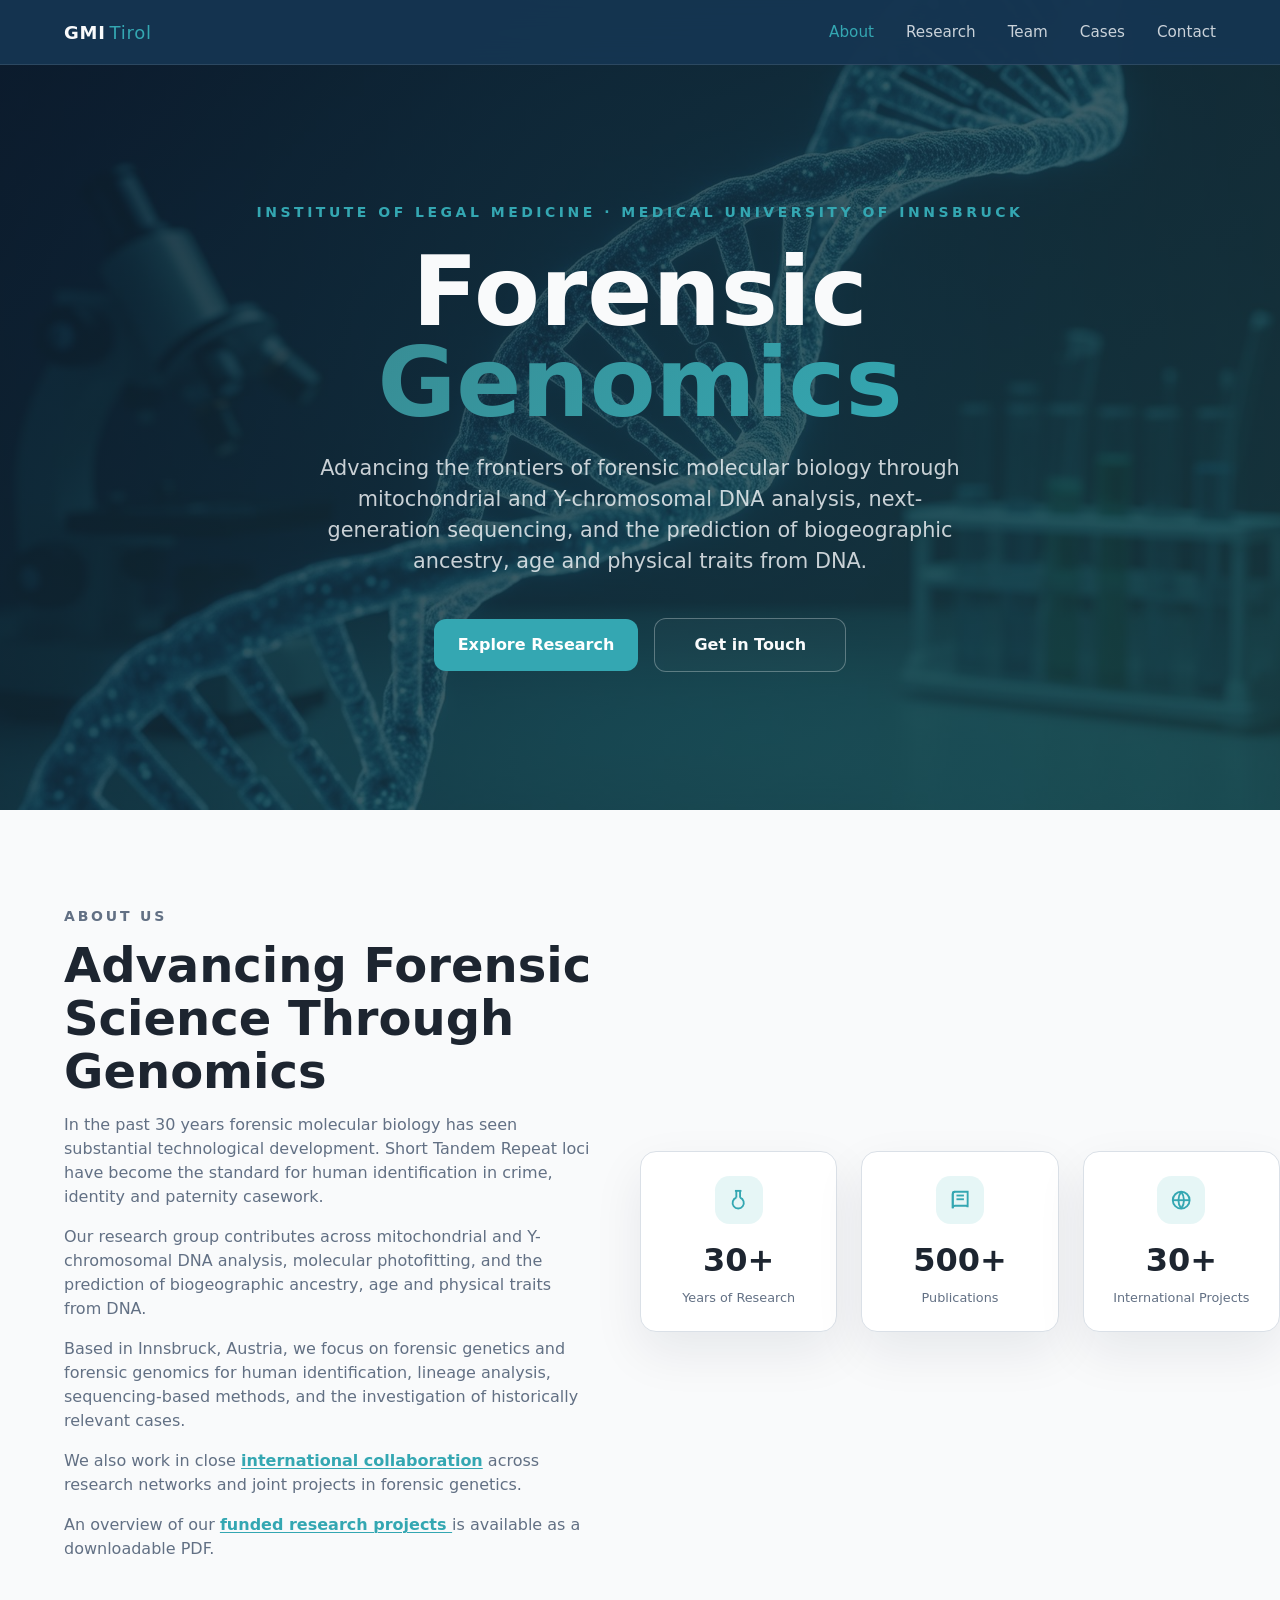
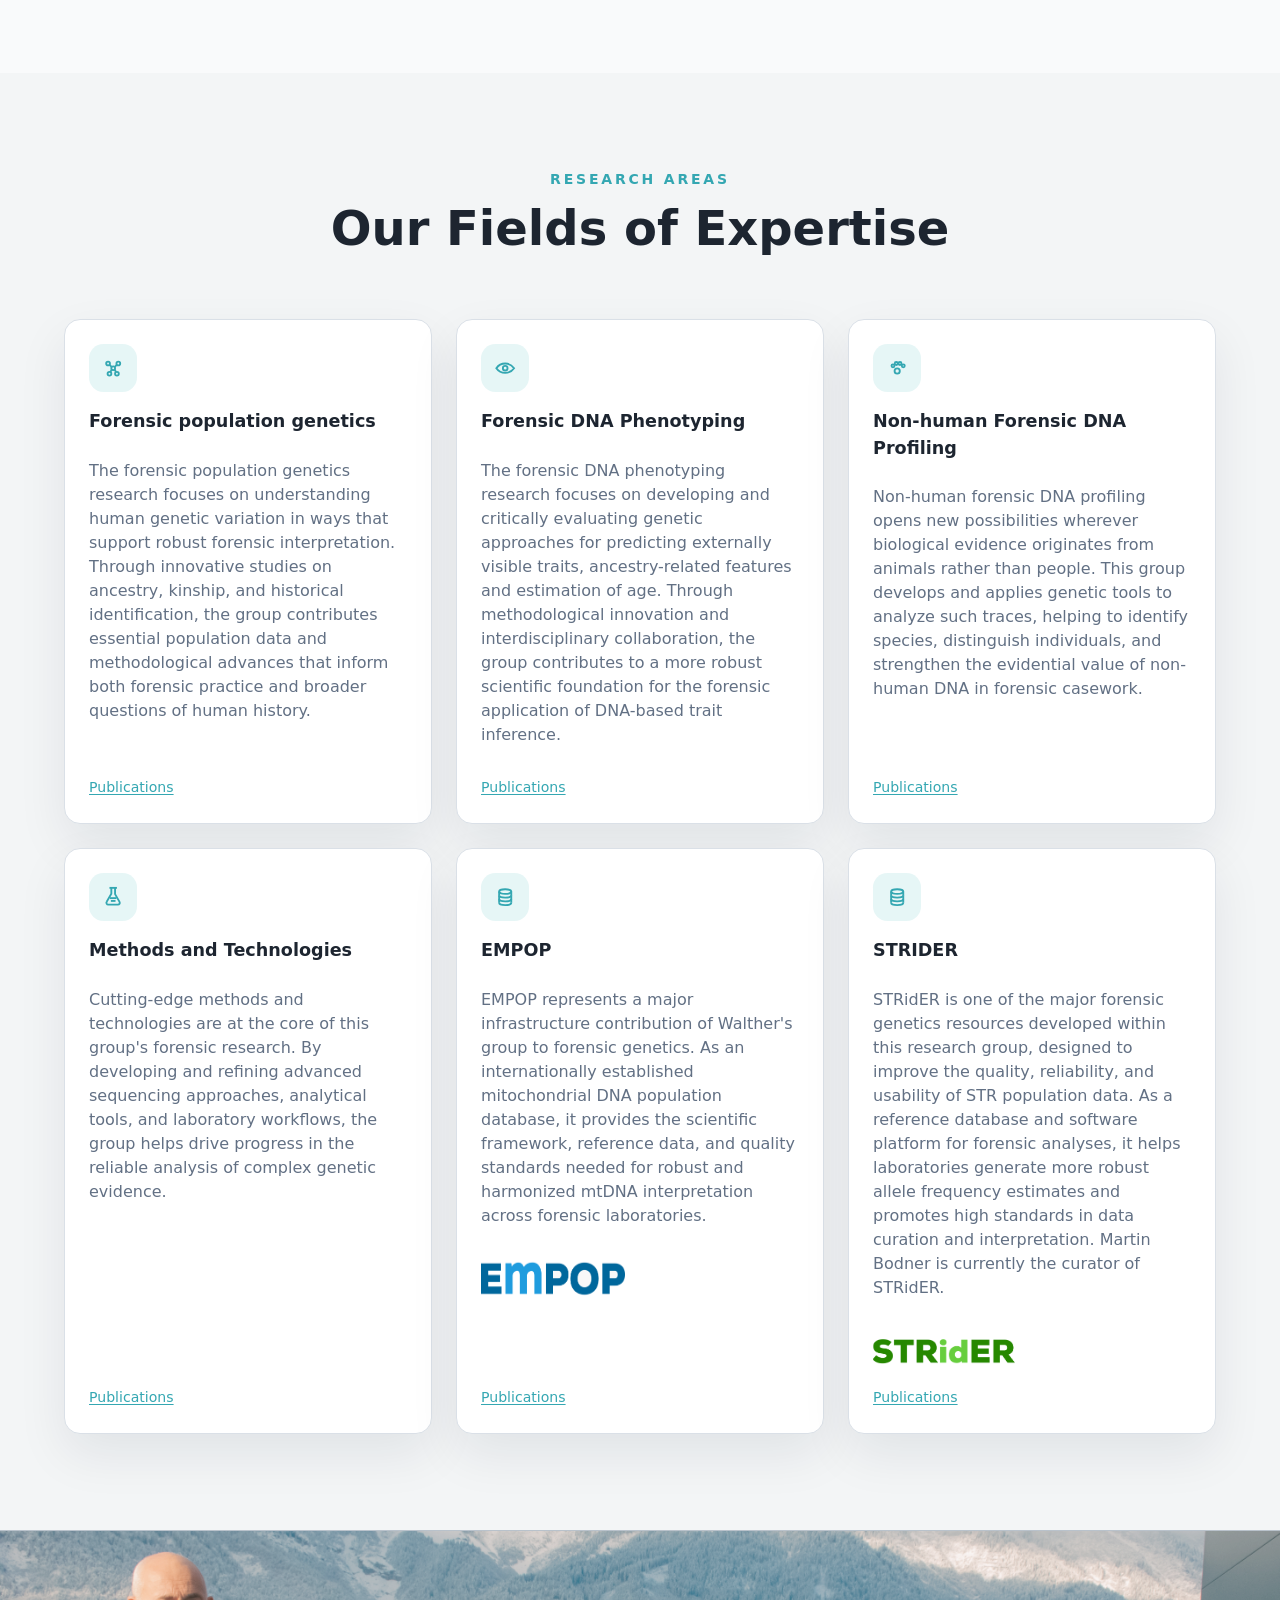
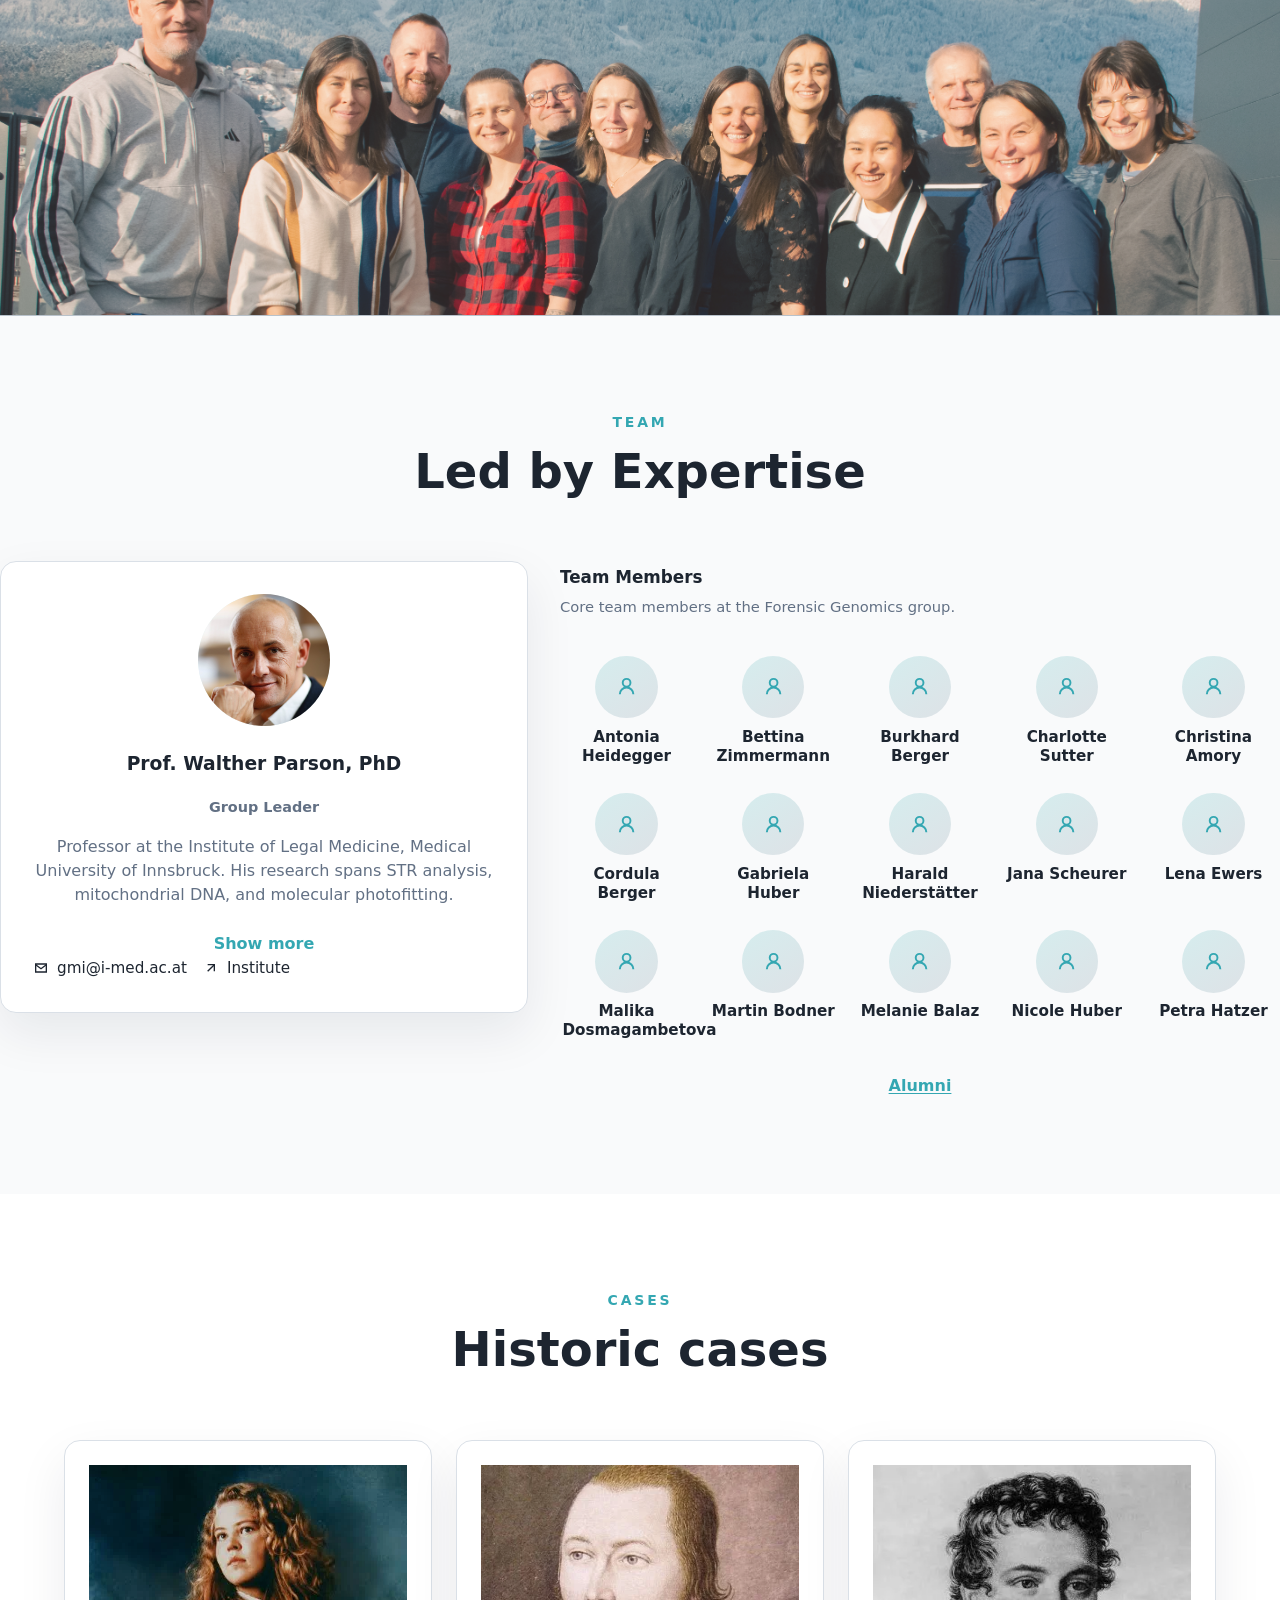
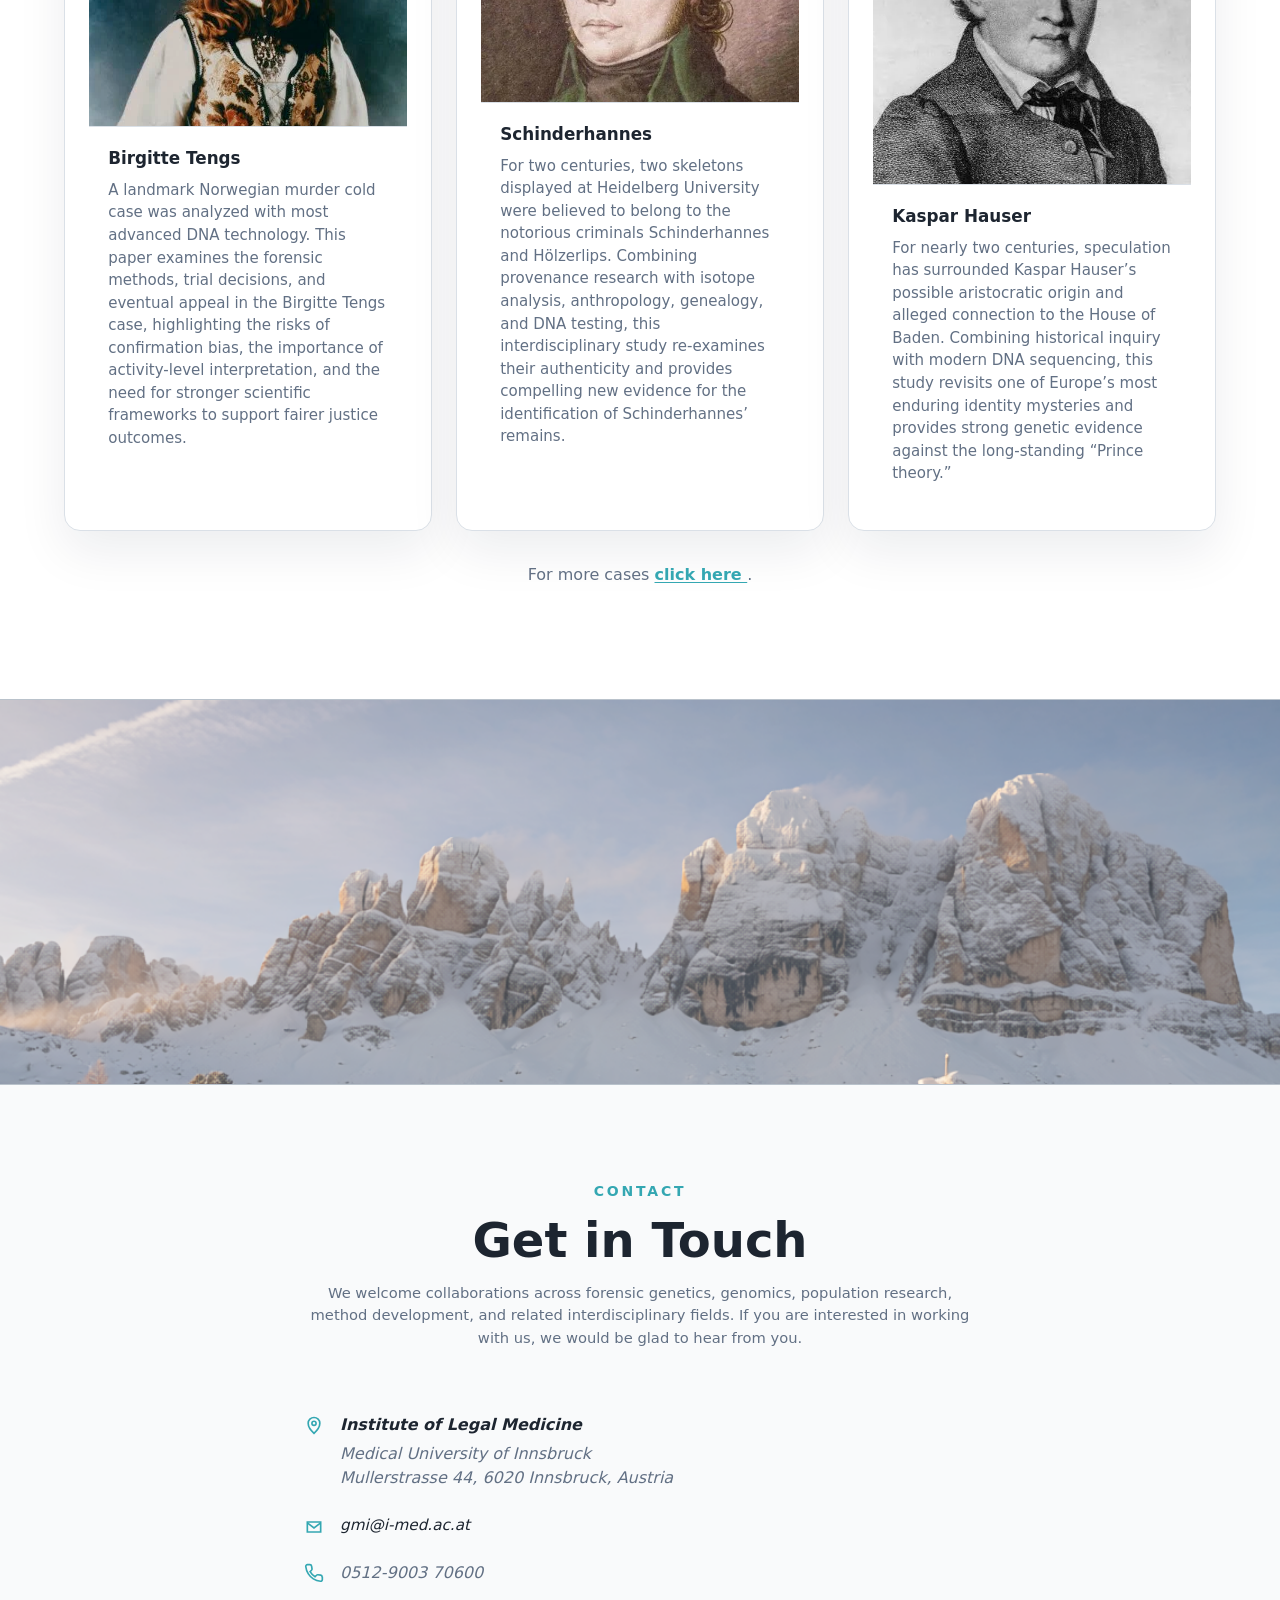
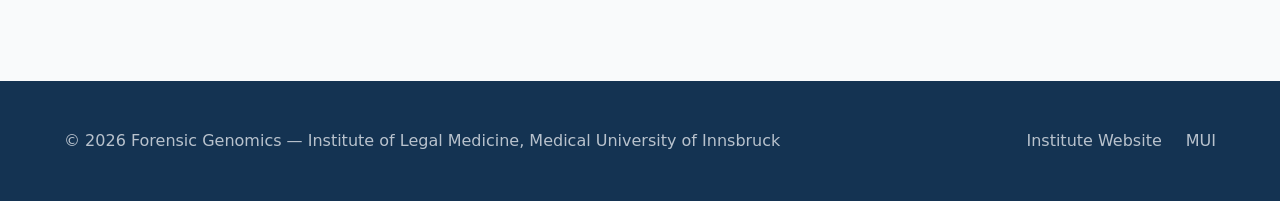
==== index.html @ 44fe5c48 "Link homepage case highlights" ====
<!doctype html>
<html lang="en">
  <head>
    <meta charset="UTF-8" />
    <meta name="viewport" content="width=device-width, initial-scale=1.0" />
    <title>Forensic Genomics — GMI Innsbruck</title>
    <meta
      name="description"
      content="Forensic Genomics research group at the Institute of Legal Medicine, Medical University of Innsbruck, Austria. Research in forensic genetics, mitochondrial DNA, Y-chromosomal analysis, sequencing, and historic case studies led by Prof. Walther Parson."
    />
    <meta name="author" content="GMI Tirol" />
    <meta name="referrer" content="strict-origin-when-cross-origin" />
    <meta name="theme-color" content="#163552" />
    <meta
      name="keywords"
      content="forensic genomics, forensic genetics, Innsbruck, Austria, mitochondrial DNA, Y-chromosomal DNA, Walther Parson, Institute of Legal Medicine"
    />
    <link rel="canonical" href="https://melaniebalaz.github.io/gmi-nextgen-genomics/" />
    <meta property="og:locale" content="en_US" />
    <meta property="og:type" content="website" />
    <meta property="og:site_name" content="Forensic Genomics — GMI Innsbruck" />
    <meta property="og:title" content="Forensic Genomics — GMI Innsbruck" />
    <meta
      property="og:description"
      content="Forensic genomics and forensic genetics research at the Medical University of Innsbruck, led by Prof. Walther Parson."
    />
    <meta property="og:url" content="https://melaniebalaz.github.io/gmi-nextgen-genomics/" />
    <meta
      property="og:image"
      content="https://melaniebalaz.github.io/gmi-nextgen-genomics/assets/hero-bg.jpg"
    />
    <meta property="og:image:alt" content="DNA double helix visualization for forensic genomics" />
    <meta name="twitter:card" content="summary_large_image" />
    <meta name="twitter:title" content="Forensic Genomics — GMI Innsbruck" />
    <meta
      name="twitter:description"
      content="Forensic genomics and forensic genetics research at the Medical University of Innsbruck, led by Prof. Walther Parson."
    />
    <meta
      name="twitter:image"
      content="https://melaniebalaz.github.io/gmi-nextgen-genomics/assets/hero-bg.jpg"
    />
    <link rel="icon" href="data:," />
    <link rel="shortcut icon" href="data:," />
    <script type="application/ld+json">
      {
        "@context": "https://schema.org",
        "@type": "Organization",
        "name": "Forensic Genomics Group, Institute of Legal Medicine, Medical University of Innsbruck",
        "url": "https://melaniebalaz.github.io/gmi-nextgen-genomics/",
        "logo": "https://melaniebalaz.github.io/gmi-nextgen-genomics/assets/team.jpg",
        "email": "mailto:gmi@i-med.ac.at",
        "telephone": "+43-512-9003-70600",
        "address": {
          "@type": "PostalAddress",
          "streetAddress": "Mullerstrasse 44",
          "postalCode": "6020",
          "addressLocality": "Innsbruck",
          "addressCountry": "AT"
        },
        "parentOrganization": {
          "@type": "CollegeOrUniversity",
          "name": "Medical University of Innsbruck",
          "url": "https://www.i-med.ac.at"
        },
        "sameAs": [
          "https://www.i-med.ac.at/gerichtsmedizin/"
        ]
      }
    </script>
    <link rel="stylesheet" href="assets/styles.css" />
  </head>
  <body>
    <a class="skip-link" href="#main-content">Skip to content</a>

    <header class="site-header">
      <nav class="nav-shell" aria-label="Primary">
        <a class="brand" href="#top">GMI<span>Tirol</span></a>

        <div class="nav-links">
          <a href="#about">About</a>
          <a href="#research">Research</a>
          <a href="#team">Team</a>
          <a href="#cases">Cases</a>
          <a href="#contact">Contact</a>
        </div>

        <button
          id="menu-toggle"
          class="menu-toggle"
          type="button"
          aria-expanded="false"
          aria-controls="mobile-menu"
          aria-label="Open menu"
        >
          <svg viewBox="0 0 24 24" fill="none" stroke="currentColor" stroke-width="2" aria-hidden="true">
            <path d="M4 7h16M4 12h16M4 17h16"></path>
          </svg>
        </button>
      </nav>

      <div id="mobile-menu" class="mobile-menu">
        <a href="#about">About</a>
        <a href="#research">Research</a>
        <a href="#team">Team</a>
        <a href="#cases">Cases</a>
        <a href="#contact">Contact</a>
      </div>
    </header>

    <main id="main-content">
      <section id="top" class="hero">
        <img
          class="hero-image"
          src="assets/hero-bg.jpg"
          alt="DNA double helix visualization"
          width="1920"
          height="1080"
        />
        <div class="hero-overlay"></div>

        <div class="hero-content">
          <p class="eyebrow fade-up">Institute of Legal Medicine · Medical University of Innsbruck</p>
          <h1 class="fade-up-delay">Forensic<br /><span>Genomics</span></h1>
          <p class="hero-copy fade-up-delay-2">
            Advancing the frontiers of forensic molecular biology through mitochondrial and
            Y-chromosomal DNA analysis, next-generation sequencing, and the prediction of
            biogeographic ancestry, age and physical traits from DNA.
          </p>
          <div class="hero-actions fade-up-delay-2">
            <a class="button button-primary" href="#research">Explore Research</a>
            <a class="button button-secondary" href="#contact">Get in Touch</a>
          </div>
        </div>
      </section>

      <section id="about">
        <div class="container about-grid">
          <div class="about-copy">
            <p class="section-label">About Us</p>
            <h2>Advancing Forensic Science Through Genomics</h2>
            <p>
              In the past 30 years forensic molecular biology has seen substantial
              technological development. Short Tandem Repeat loci have become the standard
              for human identification in crime, identity and paternity casework.
            </p>
            <p>
              Our research group contributes across mitochondrial and Y-chromosomal DNA
              analysis, molecular photofitting, and the prediction of biogeographic ancestry,
              age and physical traits from DNA.
            </p>
            <p>
              Based in Innsbruck, Austria, we focus on forensic genetics and forensic genomics
              for human identification, lineage analysis, sequencing-based methods, and the
              investigation of historically relevant cases.
            </p>
            <p>
              We also work in close
              <button
                id="collaboration-trigger"
                class="inline-highlight-button"
                type="button"
                aria-expanded="false"
                aria-controls="collaboration-modal"
              >
                international collaboration
              </button>
              across research networks and joint projects in forensic genetics.
            </p>
            <p>
              An overview of our
              <a
                class="inline-highlight-button"
                href="https://melaniebalaz.com/gmi-nextgen-genomics/assets/fundedprojects.pdf"
              >
                funded research projects
              </a>
              is available as a downloadable PDF.
            </p>
          </div>

          <div class="stats-grid">
            <article class="card stat-card">
              <div class="icon-badge" aria-hidden="true">
                <svg viewBox="0 0 24 24" fill="none" stroke="currentColor" stroke-width="2">
                  <path d="M10 2v7.31"></path>
                  <path d="M14 9.3V2"></path>
                  <path d="M8.5 2h7"></path>
                  <path d="M14 9.3a6 6 0 1 1-4 0"></path>
                </svg>
              </div>
              <div class="stat-value">30+</div>
              <div class="stat-label">Years of Research</div>
            </article>

            <article class="card stat-card">
              <div class="icon-badge" aria-hidden="true">
                <svg viewBox="0 0 24 24" fill="none" stroke="currentColor" stroke-width="2">
                  <path d="M4 5.5A2.5 2.5 0 0 1 6.5 3H20v16.5A1.5 1.5 0 0 0 18.5 18H6.5A2.5 2.5 0 0 0 4 20.5z"></path>
                  <path d="M6.5 3A2.5 2.5 0 0 0 4 5.5v15"></path>
                  <path d="M8 7h8"></path>
                  <path d="M8 11h8"></path>
                </svg>
              </div>
              <div class="stat-value">500+</div>
              <div class="stat-label">Publications</div>
            </article>

            <article class="card stat-card">
              <div class="icon-badge" aria-hidden="true">
                <svg viewBox="0 0 24 24" fill="none" stroke="currentColor" stroke-width="2">
                  <circle cx="12" cy="12" r="9"></circle>
                  <path d="M3 12h18"></path>
                  <path d="M12 3a15 15 0 0 1 0 18"></path>
                  <path d="M12 3a15 15 0 0 0 0 18"></path>
                </svg>
              </div>
              <div class="stat-value">30+</div>
              <div class="stat-label">International Projects</div>
            </article>
          </div>
        </div>
      </section>

      <section id="research" class="section-alt">
        <div class="container">
          <div class="section-header">
            <p class="section-label">Research Areas</p>
            <h2>Our Fields of Expertise</h2>
          </div>

          <div class="research-grid">
            <article class="card research-card">
              <div class="icon-badge" aria-hidden="true">
                <svg viewBox="0 0 24 24" fill="none" stroke="currentColor" stroke-width="2">
                  <circle cx="6.5" cy="7" r="2"></circle>
                  <circle cx="17.5" cy="7" r="2"></circle>
                  <circle cx="12" cy="12" r="2"></circle>
                  <circle cx="8" cy="18" r="2"></circle>
                  <circle cx="16" cy="18" r="2"></circle>
                  <path d="M8.2 8.5 10.3 10.6"></path>
                  <path d="M15.8 8.5 13.7 10.6"></path>
                  <path d="M10.6 13.5 8.9 16.2"></path>
                  <path d="M13.4 13.5 15.1 16.2"></path>
                </svg>
              </div>
              <h3>Forensic population genetics</h3>
              <p>
                The forensic population genetics research focuses on understanding human
                genetic variation in ways that support robust forensic interpretation.
                Through innovative studies on ancestry, kinship, and historical
                identification, the group contributes essential population data and
                methodological advances that inform both forensic practice and broader
                questions of human history.
              </p>
              <div class="research-card-action">
                <button
                  class="inline-highlight-button research-publications-button"
                  type="button"
                  data-research-publications="Forensic population genetics"
                >
                  Publications
                </button>
              </div>
            </article>

            <article class="card research-card">
              <div class="icon-badge" aria-hidden="true">
                <svg viewBox="0 0 24 24" fill="none" stroke="currentColor" stroke-width="2">
                  <path d="M2.5 12s3.5-5 9.5-5 9.5 5 9.5 5-3.5 5-9.5 5-9.5-5-9.5-5Z"></path>
                  <circle cx="12" cy="12" r="2.5"></circle>
                </svg>
              </div>
              <h3>Forensic DNA Phenotyping</h3>
              <p>
                The forensic DNA phenotyping research focuses on developing and critically
                evaluating genetic approaches for predicting externally visible traits,
                ancestry-related features and estimation of age. Through methodological
                innovation and interdisciplinary collaboration, the group contributes to a
                more robust scientific foundation for the forensic application of DNA-based
                trait inference.
              </p>
              <div class="research-card-action">
                <button
                  class="inline-highlight-button research-publications-button"
                  type="button"
                  data-research-publications="Forensic DNA Phenotyping"
                >
                  Publications
                </button>
              </div>
            </article>

            <article class="card research-card">
              <div class="icon-badge" aria-hidden="true">
                <svg viewBox="0 0 24 24" fill="none" stroke="currentColor" stroke-width="2">
                  <circle cx="12" cy="15" r="2.8"></circle>
                  <circle cx="7.5" cy="9.5" r="1.6"></circle>
                  <circle cx="11" cy="7" r="1.6"></circle>
                  <circle cx="15" cy="7" r="1.6"></circle>
                  <circle cx="18.5" cy="9.5" r="1.6"></circle>
                </svg>
              </div>
              <h3>Non-human Forensic DNA Profiling</h3>
              <p>
                Non-human forensic DNA profiling opens new possibilities wherever
                biological evidence originates from animals rather than people. This group
                develops and applies genetic tools to analyze such traces, helping to
                identify species, distinguish individuals, and strengthen the evidential
                value of non-human DNA in forensic casework.
              </p>
              <div class="research-card-action">
                <button
                  class="inline-highlight-button research-publications-button"
                  type="button"
                  data-research-publications="Non-human Forensic DNA Profiling"
                >
                  Publications
                </button>
              </div>
            </article>

            <article class="card research-card">
              <div class="icon-badge" aria-hidden="true">
                <svg viewBox="0 0 24 24" fill="none" stroke="currentColor" stroke-width="2">
                  <path d="M10 2v6.4l-4.8 8.3A2 2 0 0 0 6.9 20h10.2a2 2 0 0 0 1.7-3l-4.8-8.3V2"></path>
                  <path d="M8 2h8"></path>
                  <path d="M8.5 13h7"></path>
                  <path d="M9.5 16h5"></path>
                </svg>
              </div>
              <h3>Methods and Technologies</h3>
              <p>
                Cutting-edge methods and technologies are at the core of this group's
                forensic research. By developing and refining advanced sequencing
                approaches, analytical tools, and laboratory workflows, the group helps
                drive progress in the reliable analysis of complex genetic evidence.
              </p>
              <div class="research-card-action">
                <button
                  class="inline-highlight-button research-publications-button"
                  type="button"
                  data-research-publications="Methods and Technologies"
                >
                  Publications
                </button>
              </div>
            </article>

            <article class="card research-card">
              <div class="icon-badge" aria-hidden="true">
                <svg viewBox="0 0 24 24" fill="none" stroke="currentColor" stroke-width="2">
                  <ellipse cx="12" cy="6" rx="6.5" ry="2.5"></ellipse>
                  <path d="M5.5 6v4"></path>
                  <path d="M18.5 6v4"></path>
                  <path d="M5.5 10c0 1.4 2.9 2.5 6.5 2.5s6.5-1.1 6.5-2.5"></path>
                  <path d="M5.5 10v4"></path>
                  <path d="M18.5 10v4"></path>
                  <path d="M5.5 14c0 1.4 2.9 2.5 6.5 2.5s6.5-1.1 6.5-2.5"></path>
                  <path d="M5.5 14v4"></path>
                  <path d="M18.5 14v4"></path>
                  <path d="M5.5 18c0 1.4 2.9 2.5 6.5 2.5s6.5-1.1 6.5-2.5"></path>
                </svg>
              </div>
              <h3>EMPOP</h3>
              <p>
                EMPOP represents a major infrastructure contribution of Walther's group to
                forensic genetics. As an internationally established mitochondrial DNA
                population database, it provides the scientific framework, reference data,
                and quality standards needed for robust and harmonized mtDNA interpretation
                across forensic laboratories.
              </p>
              <a href="https://empop.online/" target="_blank" rel="noopener noreferrer">
                <img
                  class="research-logo-image"
                  src="assets/empop.png"
                  alt="EMPOP logo"
                  width="240"
                  height="64"
                />
              </a>
              <div class="research-card-action">
                <button
                  class="inline-highlight-button research-publications-button"
                  type="button"
                  data-research-publications="EMPOP"
                >
                  Publications
                </button>
              </div>
            </article>

            <article class="card research-card">
              <div class="icon-badge" aria-hidden="true">
                <svg viewBox="0 0 24 24" fill="none" stroke="currentColor" stroke-width="2">
                  <ellipse cx="12" cy="6" rx="6.5" ry="2.5"></ellipse>
                  <path d="M5.5 6v4"></path>
                  <path d="M18.5 6v4"></path>
                  <path d="M5.5 10c0 1.4 2.9 2.5 6.5 2.5s6.5-1.1 6.5-2.5"></path>
                  <path d="M5.5 10v4"></path>
                  <path d="M18.5 10v4"></path>
                  <path d="M5.5 14c0 1.4 2.9 2.5 6.5 2.5s6.5-1.1 6.5-2.5"></path>
                  <path d="M5.5 14v4"></path>
                  <path d="M18.5 14v4"></path>
                  <path d="M5.5 18c0 1.4 2.9 2.5 6.5 2.5s6.5-1.1 6.5-2.5"></path>
                </svg>
              </div>
              <h3>STRIDER</h3>
              <p>
                STRidER is one of the major forensic genetics resources developed within
                this research group, designed to improve the quality, reliability, and
                usability of STR population data. As a reference database and software
                platform for forensic analyses, it helps laboratories generate more robust
                allele frequency estimates and promotes high standards in data curation and
                interpretation. Martin Bodner is currently the curator of STRidER.
              </p>
              <a href="https://strider.online/" target="_blank" rel="noopener noreferrer">
                <img
                  class="research-logo-image"
                  src="assets/STRidER_logo.svg"
                  alt="STRIDER logo"
                  width="240"
                  height="64"
                />
              </a>
              <div class="research-card-action">
                <button
                  class="inline-highlight-button research-publications-button"
                  type="button"
                  data-research-publications="STRIDER"
                >
                  Publications
                </button>
              </div>
            </article>
          </div>
        </div>
      </section>

      <section class="team-photo-band" aria-hidden="true">
        <img src="assets/team.jpg" alt="" width="2400" height="1200" />
      </section>

      <section id="team">
        <div class="container">
          <div class="section-header">
            <p class="section-label">Team</p>
            <h2>Led by Expertise</h2>
          </div>

          <div class="team-layout">
            <div class="team-shell">
              <article class="team-card team-card-offset">
                <div class="avatar">
                  <img src="assets/WaltherParson.jpg" alt="Portrait of Walther Parson" width="600" height="600" />
                </div>
                <h3>
                  <a href="https://scholar.google.com/citations?user=QWza9kEAAAAJ&hl=de" target="_blank" rel="noopener noreferrer">Prof. Walther Parson, PhD</a>
                </h3>
                <p class="team-role">Group Leader</p>
                <p>
                  Professor at the Institute of Legal Medicine, Medical University of Innsbruck.
                  His research spans STR analysis, mitochondrial DNA, and molecular photofitting.
                </p>
                <div id="walther-bio-extra" class="bio-extra" hidden>
                  <p>
                    Walther Parson has helped shape forensic genetics through work on human
                    identification, lineage markers, mitochondrial DNA databases, quality
                    standards, and emerging sequencing methods for casework and research.
                  </p>
                  <p>
                    His group combines foundational forensic DNA methods with newer genomic
                    approaches aimed at ancestry inference, externally visible characteristics,
                    and robust interpretation standards for real-world forensic applications.
                  </p>
                </div>
                <button
                  id="walther-bio-toggle"
                  class="bio-toggle"
                  type="button"
                  aria-expanded="false"
                  aria-controls="walther-bio-extra"
                >
                  Show more
                </button>
                <div class="team-links">
                  <a class="team-link" href="mailto:gmi@i-med.ac.at">
                    <svg viewBox="0 0 24 24" fill="none" stroke="currentColor" stroke-width="2" aria-hidden="true">
                      <path d="M4 6h16v12H4z"></path>
                      <path d="m4 7 8 6 8-6"></path>
                    </svg>
                    gmi@i-med.ac.at
                  </a>
                  <a
                    class="team-link"
                    href="https://www.i-med.ac.at/gerichtsmedizin/"
                    target="_blank"
                    rel="noopener noreferrer"
                  >
                    <svg viewBox="0 0 24 24" fill="none" stroke="currentColor" stroke-width="2" aria-hidden="true">
                      <path d="M7 17 17 7"></path>
                      <path d="M7 7h10v10"></path>
                    </svg>
                    Institute
                  </a>
                </div>
              </article>
            </div>

            <div class="team-grid-wrap">
              <h3 class="team-grid-title">Team Members</h3>
              <p class="team-grid-intro">Core team members at the Forensic Genomics group.</p>
              <div class="team-grid" aria-label="Team members">
                <article class="card member-card">
                  <div class="portrait" aria-hidden="true">
                    <svg viewBox="0 0 24 24" fill="none" stroke="currentColor" stroke-width="2">
                      <circle cx="12" cy="8" r="4"></circle>
                      <path d="M5 20a7 7 0 0 1 14 0"></path>
                    </svg>
                  </div>
                  <h3><a href="https://scholar.google.com/scholar?q=%22Antonia+Heidegger%22" target="_blank" rel="noopener noreferrer">Antonia Heidegger</a></h3>
                </article>

                <article class="card member-card">
                  <div class="portrait" aria-hidden="true">
                    <svg viewBox="0 0 24 24" fill="none" stroke="currentColor" stroke-width="2">
                      <circle cx="12" cy="8" r="4"></circle>
                      <path d="M5 20a7 7 0 0 1 14 0"></path>
                    </svg>
                  </div>
                  <h3><a href="https://scholar.google.com/scholar?q=%22Bettina+Zimmermann%22" target="_blank" rel="noopener noreferrer">Bettina Zimmermann</a></h3>
                </article>

                <article class="card member-card">
                  <div class="portrait" aria-hidden="true">
                    <svg viewBox="0 0 24 24" fill="none" stroke="currentColor" stroke-width="2">
                      <circle cx="12" cy="8" r="4"></circle>
                      <path d="M5 20a7 7 0 0 1 14 0"></path>
                    </svg>
                  </div>
                  <h3><a href="https://scholar.google.com/scholar?q=%22Burkhard+Berger%22" target="_blank" rel="noopener noreferrer">Burkhard Berger</a></h3>
                </article>

                <article class="card member-card">
                  <div class="portrait" aria-hidden="true">
                    <svg viewBox="0 0 24 24" fill="none" stroke="currentColor" stroke-width="2">
                      <circle cx="12" cy="8" r="4"></circle>
                      <path d="M5 20a7 7 0 0 1 14 0"></path>
                    </svg>
                  </div>
                  <h3><a href="https://scholar.google.com/scholar?q=%22Charlotte+Sutter%22" target="_blank" rel="noopener noreferrer">Charlotte Sutter</a></h3>
                </article>

                <article class="card member-card">
                  <div class="portrait" aria-hidden="true">
                    <svg viewBox="0 0 24 24" fill="none" stroke="currentColor" stroke-width="2">
                      <circle cx="12" cy="8" r="4"></circle>
                      <path d="M5 20a7 7 0 0 1 14 0"></path>
                    </svg>
                  </div>
                  <h3><a href="https://scholar.google.com/scholar?q=%22Christina+Amory%22" target="_blank" rel="noopener noreferrer">Christina Amory</a></h3>
                </article>

                <article class="card member-card">
                  <div class="portrait" aria-hidden="true">
                    <svg viewBox="0 0 24 24" fill="none" stroke="currentColor" stroke-width="2">
                      <circle cx="12" cy="8" r="4"></circle>
                      <path d="M5 20a7 7 0 0 1 14 0"></path>
                    </svg>
                  </div>
                  <h3><a href="https://scholar.google.com/scholar?q=%22Cordula+Berger%22" target="_blank" rel="noopener noreferrer">Cordula Berger</a></h3>
                </article>

                <article class="card member-card">
                  <div class="portrait" aria-hidden="true">
                    <svg viewBox="0 0 24 24" fill="none" stroke="currentColor" stroke-width="2">
                      <circle cx="12" cy="8" r="4"></circle>
                      <path d="M5 20a7 7 0 0 1 14 0"></path>
                    </svg>
                  </div>
                  <h3><a href="https://scholar.google.com/scholar?q=%22Gabriela+Huber%22" target="_blank" rel="noopener noreferrer">Gabriela Huber</a></h3>
                </article>

                <article class="card member-card">
                  <div class="portrait" aria-hidden="true">
                    <svg viewBox="0 0 24 24" fill="none" stroke="currentColor" stroke-width="2">
                      <circle cx="12" cy="8" r="4"></circle>
                      <path d="M5 20a7 7 0 0 1 14 0"></path>
                    </svg>
                  </div>
                  <h3><a href="https://scholar.google.com/scholar?q=%22Harald+Niederstatter%22" target="_blank" rel="noopener noreferrer">Harald Niederstätter</a></h3>
                </article>

                <article class="card member-card">
                  <div class="portrait" aria-hidden="true">
                    <svg viewBox="0 0 24 24" fill="none" stroke="currentColor" stroke-width="2">
                      <circle cx="12" cy="8" r="4"></circle>
                      <path d="M5 20a7 7 0 0 1 14 0"></path>
                    </svg>
                  </div>
                  <h3><a href="https://scholar.google.com/scholar?q=%22Jana+Scheurer%22" target="_blank" rel="noopener noreferrer">Jana Scheurer</a></h3>
                </article>

                <article class="card member-card">
                  <div class="portrait" aria-hidden="true">
                    <svg viewBox="0 0 24 24" fill="none" stroke="currentColor" stroke-width="2">
                      <circle cx="12" cy="8" r="4"></circle>
                      <path d="M5 20a7 7 0 0 1 14 0"></path>
                    </svg>
                  </div>
                  <h3><a href="https://scholar.google.com/scholar?q=%22Lena+Ewers%22" target="_blank" rel="noopener noreferrer">Lena Ewers</a></h3>
                </article>

                <article class="card member-card">
                  <div class="portrait" aria-hidden="true">
                    <svg viewBox="0 0 24 24" fill="none" stroke="currentColor" stroke-width="2">
                      <circle cx="12" cy="8" r="4"></circle>
                      <path d="M5 20a7 7 0 0 1 14 0"></path>
                    </svg>
                  </div>
                  <h3><a href="https://scholar.google.com/scholar?q=%22Malika+Dosmagambetova%22" target="_blank" rel="noopener noreferrer">Malika Dosmagambetova</a></h3>
                </article>

                <article class="card member-card">
                  <div class="portrait" aria-hidden="true">
                    <svg viewBox="0 0 24 24" fill="none" stroke="currentColor" stroke-width="2">
                      <circle cx="12" cy="8" r="4"></circle>
                      <path d="M5 20a7 7 0 0 1 14 0"></path>
                    </svg>
                  </div>
                  <h3><a href="https://scholar.google.com/scholar?q=%22Martin+Bodner%22" target="_blank" rel="noopener noreferrer">Martin Bodner</a></h3>
                </article>

                <article class="card member-card">
                  <div class="portrait" aria-hidden="true">
                    <svg viewBox="0 0 24 24" fill="none" stroke="currentColor" stroke-width="2">
                      <circle cx="12" cy="8" r="4"></circle>
                      <path d="M5 20a7 7 0 0 1 14 0"></path>
                    </svg>
                  </div>
                  <h3><a href="https://scholar.google.com/scholar?q=%22Melanie+Balaz%22" target="_blank" rel="noopener noreferrer">Melanie Balaz</a></h3>
                </article>

                <article class="card member-card">
                  <div class="portrait" aria-hidden="true">
                    <svg viewBox="0 0 24 24" fill="none" stroke="currentColor" stroke-width="2">
                      <circle cx="12" cy="8" r="4"></circle>
                      <path d="M5 20a7 7 0 0 1 14 0"></path>
                    </svg>
                  </div>
                  <h3><a href="https://scholar.google.com/scholar?q=%22Nicole+Huber%22" target="_blank" rel="noopener noreferrer">Nicole Huber</a></h3>
                </article>

                <article class="card member-card">
                  <div class="portrait" aria-hidden="true">
                    <svg viewBox="0 0 24 24" fill="none" stroke="currentColor" stroke-width="2">
                      <circle cx="12" cy="8" r="4"></circle>
                      <path d="M5 20a7 7 0 0 1 14 0"></path>
                    </svg>
                  </div>
                  <h3><a href="https://scholar.google.com/scholar?q=%22Petra+Hatzer%22" target="_blank" rel="noopener noreferrer">Petra Hatzer</a></h3>
                </article>
              </div>
              <p class="team-more">
                <button
                  id="alumni-trigger"
                  class="inline-highlight-button"
                  type="button"
                  aria-expanded="false"
                  aria-controls="alumni-modal"
                >
                  Alumni
                </button>
              </p>
            </div>
          </div>
        </div>
      </section>

      <section id="cases" class="cases-section">
        <div class="container">
          <div class="section-header">
            <p class="section-label">Cases</p>
            <h2>Historic cases</h2>
          </div>

          <div class="cases-grid">
            <article class="card cases-card">
              <div class="cases-image" aria-hidden="true">
                <img src="assets/birgitte_tengs.png" alt="" width="1200" height="900" />
              </div>
              <div class="cases-copy">
                <h3>
                  <a href="https://doi.org/10.1016/j.fsigen.2025.103279" target="_blank" rel="noopener noreferrer">Birgitte Tengs</a>
                </h3>
                <p>A landmark Norwegian murder cold case was analyzed with most advanced DNA technology. This paper examines the forensic methods, trial decisions, and eventual appeal in the Birgitte Tengs case, highlighting the risks of confirmation bias, the importance of activity-level interpretation, and the need for stronger scientific frameworks to support fairer justice outcomes.</p>
              </div>
            </article>

            <article class="card cases-card">
              <div class="cases-image" aria-hidden="true">
                <img src="assets/schinderhannes.png" alt="" width="1200" height="900" />
              </div>
              <div class="cases-copy">
                <h3>
                  <a href="https://doi.org/10.1016/j.fsigen.2025.103276" target="_blank" rel="noopener noreferrer">Schinderhannes</a>
                </h3>
                <p>For two centuries, two skeletons displayed at Heidelberg University were believed to belong to the notorious criminals Schinderhannes and Hölzerlips. Combining provenance research with isotope analysis, anthropology, genealogy, and DNA testing, this interdisciplinary study re-examines their authenticity and provides compelling new evidence for the identification of Schinderhannes’ remains.</p>
              </div>
            </article>

            <article class="card cases-card">
              <div class="cases-image" aria-hidden="true">
                <img src="assets/kasper_hauser.png" alt="" width="1200" height="900" />
              </div>
              <div class="cases-copy">
                <h3>
                  <a href="https://doi.org/10.1016/j.isci.2024.110539" target="_blank" rel="noopener noreferrer">Kaspar Hauser</a>
                </h3>
                <p>For nearly two centuries, speculation has surrounded Kaspar Hauser’s possible aristocratic origin and alleged connection to the House of Baden. Combining historical inquiry with modern DNA sequencing, this study revisits one of Europe’s most enduring identity mysteries and provides strong genetic evidence against the long-standing “Prince theory.”</p>
              </div>
            </article>
          </div>

          <p class="cases-more">
            For more cases
            <a class="inline-highlight-button" href="cases.html">
              click here
            </a>.
          </p>
        </div>
      </section>

      <section class="cases-photo-band" aria-hidden="true">
        <img src="assets/kalkkögel.png" alt="" width="2400" height="1200" />
      </section>

      <section id="contact">
        <div class="container">
          <div class="section-header">
            <p class="section-label">Contact</p>
            <h2>Get in Touch</h2>
            <p class="team-grid-intro" style="max-width: 42rem; margin: 1rem auto 0;">
              We welcome collaborations across forensic genetics, genomics, population research,
              method development, and related interdisciplinary fields. If you are interested in
              working with us, we would be glad to hear from you.
            </p>
          </div>

          <address class="contact-shell">
            <div class="contact-row">
              <svg viewBox="0 0 24 24" fill="none" stroke="currentColor" stroke-width="2" aria-hidden="true">
                <path d="M12 22s7-6.2 7-12a7 7 0 1 0-14 0c0 5.8 7 12 7 12Z"></path>
                <circle cx="12" cy="10" r="2.5"></circle>
              </svg>
              <div>
                <p class="address-title">Institute of Legal Medicine</p>
                <div class="address-copy">
                  Medical University of Innsbruck<br />
                  Mullerstrasse 44, 6020 Innsbruck, Austria
                </div>
              </div>
            </div>

            <div class="contact-row">
              <svg viewBox="0 0 24 24" fill="none" stroke="currentColor" stroke-width="2" aria-hidden="true">
                <path d="M4 6h16v12H4z"></path>
                <path d="m4 7 8 6 8-6"></path>
              </svg>
              <a class="contact-link" href="mailto:gmi@i-med.ac.at">gmi@i-med.ac.at</a>
            </div>

            <div class="contact-row">
              <svg viewBox="0 0 24 24" fill="none" stroke="currentColor" stroke-width="2" aria-hidden="true">
                <path d="M22 16.9v3a2 2 0 0 1-2.2 2A19.8 19.8 0 0 1 11.2 19a19.3 19.3 0 0 1-6-6A19.8 19.8 0 0 1 2.1 4.2 2 2 0 0 1 4.1 2h3a2 2 0 0 1 2 1.7l.5 3.2a2 2 0 0 1-.6 1.8l-1.7 1.7a16 16 0 0 0 6 6l1.7-1.7a2 2 0 0 1 1.8-.6l3.2.5a2 2 0 0 1 1.7 2Z"></path>
              </svg>
              <div class="address-copy">0512-9003 70600</div>
            </div>
          </address>
        </div>
      </section>
    </main>

    <footer class="footer">
      <div class="footer-shell">
        <span>© <span id="year"></span> Forensic Genomics — Institute of Legal Medicine, Medical University of Innsbruck</span>
        <div class="footer-links">
          <a href="https://www.i-med.ac.at/gerichtsmedizin/" target="_blank" rel="noopener noreferrer">Institute Website</a>
          <a href="https://www.i-med.ac.at" target="_blank" rel="noopener noreferrer">MUI</a>
        </div>
      </div>
    </footer>

    <div id="collaboration-modal" class="highlight-modal" hidden>
      <div class="highlight-modal-backdrop" data-close-collaboration="true"></div>
      <div
        class="highlight-modal-panel"
        role="dialog"
        aria-modal="true"
        aria-labelledby="collaboration-modal-title"
      >
        <div class="highlight-modal-top">
          <h3 id="collaboration-modal-title">Selected International Projects</h3>
          <button
            id="collaboration-modal-close"
            class="highlight-modal-close"
            type="button"
            aria-label="Close collaboration highlights"
          >
            ×
          </button>
        </div>
        <p class="publication-meta">
          A snapshot of collaborative work connecting Innsbruck with international forensic
          genetics networks.
        </p>
        <ul class="project-list">
          <li>EMPOP, the international forensic mitochondrial DNA population database.</li>
          <li>STRidER, a collaborative quality-control platform for STR population datasets.</li>
          <li>CapCell, collaborative research on advanced forensic genomics applications.</li>
          <li>FORMAT, international cooperation on forensic methodologies and technologies.</li>
          <li>EDNAP collaborative exercises and shared method development initiatives.</li>
          <li>Cross-border projects in forensic genomics, sequencing, and population data analysis.</li>
        </ul>
      </div>
    </div>

    <div id="research-publications-modal" class="highlight-modal" hidden>
      <div class="highlight-modal-backdrop" data-close-research-publications="true"></div>
      <div
        class="highlight-modal-panel"
        role="dialog"
        aria-modal="true"
        aria-labelledby="research-publications-title"
      >
        <div class="highlight-modal-top">
          <h3 id="research-publications-title">Related Publications</h3>
          <button
            id="research-publications-close"
            class="highlight-modal-close"
            type="button"
            aria-label="Close related publications"
          >
            ×
          </button>
        </div>
        <p class="publication-meta">Placeholder list of publication names for this section.</p>
        <ul class="publication-placeholder-list">
          <li>Placeholder Publication Title One</li>
          <li>Placeholder Publication Title Two</li>
          <li>Placeholder Publication Title Three</li>
          <li>Placeholder Publication Title Four</li>
          <li>Placeholder Publication Title Five</li>
        </ul>
      </div>
    </div>

    <div id="alumni-modal" class="highlight-modal" hidden>
      <div class="highlight-modal-backdrop" data-close-alumni="true"></div>
      <div
        class="highlight-modal-panel"
        role="dialog"
        aria-modal="true"
        aria-labelledby="alumni-title"
      >
        <div class="highlight-modal-top">
          <h3 id="alumni-title">Alumni</h3>
          <button
            id="alumni-close"
            class="highlight-modal-close"
            type="button"
            aria-label="Close alumni list"
          >
            ×
          </button>
        </div>
        <ul class="publication-placeholder-list">
          <li>Alexander Röck</li>
          <li>Allesandra Iuvaro</li>
          <li>Andjela Stevanovich</li>
          <li>Andrea Casas-Vargas</li>
          <li>Anita Brandstätter</li>
          <li>Anna Esteve Codina</li>
          <li>Catarina Xavier</li>
          <li>Catharina Gruber</li>
          <li>Christaine Bauer</li>
          <li>Federica Giangasparo</li>
          <li>Filipa Simao</li>
          <li>Florian Pitterl</li>
          <li>Francesca Gandhini</li>
          <li>Francesco Carano</li>
          <li>Georg Ausserer</li>
          <li>Irene Cardinali</li>
          <li>Janine Wagner</li>
          <li>Jannika Oeke</li>
          <li>Joanna Vella</li>
          <li>Jodi Irwin</li>
          <li>Josephin Heinrich</li>
          <li>Julia Halper</li>
          <li>Katharina Secco</li>
          <li>Lea Demetz</li>
          <li>Lea Ortmann</li>
          <li>Liane Fendt</li>
          <li>Lisa Bienek</li>
          <li>Lisa Schnaller</li>
          <li>Lorenz Decristoforo</li>
          <li>Marco Capodifero</li>
          <li>Maria-Bernadette Madel</li>
          <li>Masinda Nguidi</li>
          <li>Mayra Eduardoff</li>
          <li>Myron Eberle</li>
          <li>Nanna Graue</li>
          <li>Nina Payr</li>
          <li>Ollala Amigo</li>
          <li>Petra Müller</li>
          <li>Sibylle Gomez</li>
          <li>Stephanie Vallant</li>
          <li>Tanja Göbel</li>
          <li>Tanja Krämer</li>
          <li>Victoria Plöchl</li>
        </ul>
      </div>
    </div>

    <script>
      const menuToggle = document.getElementById("menu-toggle");
      const mobileMenu = document.getElementById("mobile-menu");
      const navLinks = document.querySelectorAll('.nav-links a, .mobile-menu a');
      const bioToggle = document.getElementById("walther-bio-toggle");
      const bioExtra = document.getElementById("walther-bio-extra");
      const sections = document.querySelectorAll("main section[id]");
      const collaborationTrigger = document.getElementById("collaboration-trigger");
      const collaborationModal = document.getElementById("collaboration-modal");
      const collaborationModalClose = document.getElementById("collaboration-modal-close");
      const researchPublicationsButtons = document.querySelectorAll("[data-research-publications]");
      const researchPublicationsModal = document.getElementById("research-publications-modal");
      const researchPublicationsTitle = document.getElementById("research-publications-title");
      const researchPublicationsClose = document.getElementById("research-publications-close");
      const alumniTrigger = document.getElementById("alumni-trigger");
      const alumniModal = document.getElementById("alumni-modal");
      const alumniClose = document.getElementById("alumni-close");
      const menuIcon = '<svg viewBox="0 0 24 24" fill="none" stroke="currentColor" stroke-width="2" aria-hidden="true"><path d="M4 7h16M4 12h16M4 17h16"></path></svg>';
      const closeIcon = '<svg viewBox="0 0 24 24" fill="none" stroke="currentColor" stroke-width="2" aria-hidden="true"><path d="M18 6 6 18"></path><path d="m6 6 12 12"></path></svg>';

      function setMenuState(open) {
        mobileMenu.classList.toggle("open", open);
        menuToggle.setAttribute("aria-expanded", String(open));
        menuToggle.setAttribute("aria-label", open ? "Close menu" : "Open menu");
        menuToggle.innerHTML = open ? closeIcon : menuIcon;
      }

      menuToggle.addEventListener("click", function () {
        setMenuState(!mobileMenu.classList.contains("open"));
      });

      navLinks.forEach(function (link) {
        link.addEventListener("click", function () {
          setMenuState(false);
        });
      });

      function setActiveNav(sectionId) {
        navLinks.forEach(function (link) {
          const isActive = link.getAttribute("href") === "#" + sectionId;
          link.classList.toggle("active", isActive);
          if (isActive) {
            link.setAttribute("aria-current", "true");
          } else {
            link.removeAttribute("aria-current");
          }
        });
      }

      function updateActiveSection() {
        const offset = window.scrollY + 120;
        let currentSection = "about";

        sections.forEach(function (section) {
          if (offset >= section.offsetTop) {
            currentSection = section.id;
          }
        });

        if (currentSection === "top") {
          currentSection = "about";
        }

        setActiveNav(currentSection);
      }

      function openCollaborationModal() {
        collaborationModal.hidden = false;
        collaborationTrigger.setAttribute("aria-expanded", "true");
        document.body.style.overflow = "hidden";
      }

      function closeCollaborationModal() {
        collaborationModal.hidden = true;
        collaborationTrigger.setAttribute("aria-expanded", "false");
        document.body.style.overflow = "";
      }

      function openResearchPublicationsModal(topic, trigger) {
        researchPublicationsTitle.textContent = topic + " Publications";
        researchPublicationsModal.hidden = false;
        if (trigger) {
          trigger.setAttribute("aria-expanded", "true");
        }
        document.body.style.overflow = "hidden";
      }

      function closeResearchPublicationsModal() {
        researchPublicationsModal.hidden = true;
        researchPublicationsButtons.forEach(function (button) {
          button.setAttribute("aria-expanded", "false");
        });
        document.body.style.overflow = "";
      }

      function openAlumniModal() {
        alumniModal.hidden = false;
        alumniTrigger.setAttribute("aria-expanded", "true");
        document.body.style.overflow = "hidden";
      }

      function closeAlumniModal() {
        alumniModal.hidden = true;
        alumniTrigger.setAttribute("aria-expanded", "false");
        document.body.style.overflow = "";
      }

      bioToggle.addEventListener("click", function () {
        const isOpen = bioToggle.getAttribute("aria-expanded") === "true";
        bioExtra.hidden = isOpen;
        bioToggle.setAttribute("aria-expanded", String(!isOpen));
        bioToggle.textContent = isOpen ? "Show more" : "Show less";
      });

      collaborationTrigger.addEventListener("click", openCollaborationModal);

      collaborationModalClose.addEventListener("click", closeCollaborationModal);
      collaborationModal.addEventListener("click", function (event) {
        if (event.target.dataset.closeCollaboration === "true") {
          closeCollaborationModal();
        }
      });

      researchPublicationsButtons.forEach(function (button) {
        button.setAttribute("aria-expanded", "false");
        button.setAttribute("aria-controls", "research-publications-modal");
        button.addEventListener("click", function () {
          openResearchPublicationsModal(button.dataset.researchPublications, button);
        });
      });

      researchPublicationsClose.addEventListener("click", closeResearchPublicationsModal);
      researchPublicationsModal.addEventListener("click", function (event) {
        if (event.target.dataset.closeResearchPublications === "true") {
          closeResearchPublicationsModal();
        }
      });

      alumniTrigger.addEventListener("click", openAlumniModal);

      alumniClose.addEventListener("click", closeAlumniModal);
      alumniModal.addEventListener("click", function (event) {
        if (event.target.dataset.closeAlumni === "true") {
          closeAlumniModal();
        }
      });

      document.addEventListener("keydown", function (event) {
        if (event.key === "Escape" && !collaborationModal.hidden) {
          closeCollaborationModal();
        }
        if (event.key === "Escape" && !researchPublicationsModal.hidden) {
          closeResearchPublicationsModal();
        }
        if (event.key === "Escape" && !alumniModal.hidden) {
          closeAlumniModal();
        }
      });

      document.getElementById("year").textContent = new Date().getFullYear();
      setMenuState(false);
      updateActiveSection();
      window.addEventListener("scroll", updateActiveSection, { passive: true });
      window.addEventListener("resize", updateActiveSection);
    </script>
  </body>
</html>
---- assets/styles.css ----
:root {
  --background: hsl(210 20% 98%);
  --foreground: hsl(215 25% 15%);
  --card: hsl(0 0% 100%);
  --primary: hsl(210 60% 20%);
  --primary-foreground: hsl(210 20% 98%);
  --secondary: hsl(185 45% 40%);
  --muted: hsl(210 15% 93%);
  --muted-foreground: hsl(215 15% 45%);
  --accent: hsl(185 55% 45%);
  --accent-foreground: hsl(0 0% 100%);
  --border: hsl(214 20% 88%);
  --ring: hsl(210 60% 20%);
  --hero-overlay: linear-gradient(
    135deg,
    hsla(210, 60%, 12%, 0.85),
    hsla(185, 45%, 20%, 0.75)
  );
  --section-alt: hsl(210 15% 96%);
  --shadow: 0 20px 50px rgba(10, 28, 45, 0.08);
}

* {
  box-sizing: border-box;
}

html {
  scroll-behavior: smooth;
}

body {
  margin: 0;
  background: var(--background);
  color: var(--foreground);
  font-family: system-ui, -apple-system, BlinkMacSystemFont, "Segoe UI", sans-serif;
  line-height: 1.5;
}

img {
  display: block;
  max-width: 100%;
}

a {
  color: inherit;
  text-decoration: none;
}

button {
  font: inherit;
}

:focus-visible {
  outline: 2px solid var(--ring);
  outline-offset: 3px;
}

.skip-link {
  position: absolute;
  left: 1rem;
  top: -3rem;
  z-index: 100;
  border-radius: 0.5rem;
  background: var(--primary);
  color: var(--primary-foreground);
  padding: 0.75rem 1rem;
}

.skip-link:focus {
  top: 1rem;
}

.site-header {
  position: fixed;
  inset: 0 0 auto;
  z-index: 50;
  border-bottom: 1px solid rgba(255, 255, 255, 0.1);
  background: rgba(22, 53, 82, 0.95);
  backdrop-filter: blur(16px);
}

.nav-shell,
.container {
  width: min(100% - 2rem, 72rem);
  margin: 0 auto;
}

.nav-shell {
  height: 4rem;
  display: flex;
  align-items: center;
  justify-content: space-between;
}

.brand {
  font-size: 1.125rem;
  font-weight: 700;
  letter-spacing: 0.04em;
  color: var(--primary-foreground);
}

.brand span {
  margin-left: 0.25rem;
  color: var(--accent);
  font-weight: 300;
}

.nav-links {
  display: none;
  align-items: center;
  gap: 2rem;
}

.nav-links a,
.mobile-menu a {
  font-size: 0.95rem;
  font-weight: 500;
  color: rgba(248, 250, 252, 0.8);
  transition: color 0.2s ease, opacity 0.2s ease;
}

.nav-links a:hover,
.mobile-menu a:hover,
.footer-links a:hover,
.team-link:hover,
.contact-link:hover {
  color: var(--accent);
}

.nav-links a.active,
.mobile-menu a.active {
  color: var(--accent);
}

.menu-toggle {
  display: inline-flex;
  align-items: center;
  justify-content: center;
  width: 2.75rem;
  height: 2.75rem;
  border: 0;
  border-radius: 0.75rem;
  background: transparent;
  color: var(--primary-foreground);
  cursor: pointer;
}

.menu-toggle svg {
  width: 1.5rem;
  height: 1.5rem;
}

.mobile-menu {
  display: none;
  border-top: 1px solid rgba(255, 255, 255, 0.1);
  background: var(--primary);
  padding: 0 1rem 1rem;
}

.mobile-menu.open {
  display: block;
}

.mobile-menu a {
  display: block;
  padding: 0.85rem 0;
}

.hero {
  position: relative;
  min-height: 90vh;
  display: flex;
  align-items: center;
  justify-content: center;
  overflow: hidden;
}

.hero-image,
.hero-overlay {
  position: absolute;
  inset: 0;
}

.hero-image {
  width: 100%;
  height: 100%;
  object-fit: cover;
}

.hero-overlay {
  background: var(--hero-overlay);
}

.hero-content {
  position: relative;
  z-index: 1;
  width: min(100% - 2rem, 64rem);
  padding-top: 4rem;
  text-align: center;
}

.eyebrow {
  margin: 0 0 1.5rem;
  color: var(--accent);
  font-size: 0.875rem;
  font-weight: 600;
  letter-spacing: 0.25em;
  text-transform: uppercase;
}

.hero h1 {
  margin: 0 0 1.5rem;
  color: var(--primary-foreground);
  font-size: clamp(3rem, 8vw, 6rem);
  line-height: 0.95;
}

.hero h1 span {
  background: linear-gradient(135deg, var(--secondary), var(--accent));
  -webkit-background-clip: text;
  background-clip: text;
  color: transparent;
}

.hero-copy {
  width: min(100%, 42rem);
  margin: 0 auto 2.5rem;
  color: rgba(248, 250, 252, 0.8);
  font-size: clamp(1.05rem, 2vw, 1.3rem);
}

.hero-actions {
  display: flex;
  flex-direction: column;
  gap: 1rem;
  align-items: center;
  justify-content: center;
}

.button {
  display: inline-flex;
  align-items: center;
  justify-content: center;
  min-width: 12rem;
  padding: 0.9rem 1.5rem;
  border-radius: 0.75rem;
  font-weight: 600;
  transition: transform 0.2s ease, opacity 0.2s ease, background 0.2s ease;
}

.button:hover {
  transform: translateY(-1px);
}

.button-primary {
  background: var(--accent);
  color: var(--accent-foreground);
}

.button-primary:hover {
  opacity: 0.92;
}

.button-secondary {
  border: 1px solid rgba(248, 250, 252, 0.3);
  color: var(--primary-foreground);
  background: rgba(255, 255, 255, 0.02);
}

.button-secondary:hover {
  background: rgba(255, 255, 255, 0.1);
}

section {
  padding: 6rem 0;
}

.section-alt {
  background: var(--section-alt);
}

.section-header {
  margin-bottom: 4rem;
  text-align: center;
}

.section-header h2,
.about-copy h2 {
  margin: 0;
  font-size: clamp(2rem, 4vw, 3rem);
  line-height: 1.1;
}

.section-label {
  margin: 0 0 0.75rem;
  color: var(--accent);
  font-size: 0.875rem;
  font-weight: 600;
  letter-spacing: 0.2em;
  text-transform: uppercase;
}

.about-grid {
  display: grid;
  gap: 3rem;
}

.about-copy {
  max-width: 46rem;
}

.about-copy p,
.research-card p,
.team-card p,
.publication-item span,
.address-copy,
.footer {
  color: var(--muted-foreground);
}

.stats-grid,
.research-grid,
.cases-grid {
  display: grid;
  gap: 1.5rem;
}

.stats-grid {
  grid-template-columns: repeat(auto-fit, minmax(11rem, 1fr));
}

.research-grid {
  grid-template-columns: repeat(2, minmax(0, 1fr));
}

.cases-grid {
  grid-template-columns: repeat(auto-fit, minmax(16rem, 1fr));
}

.cases-section {
  background: #fff;
}

.card,
.publication-item,
.team-card {
  background: var(--card);
  border: 1px solid var(--border);
  border-radius: 1rem;
  box-shadow: var(--shadow);
}

.card {
  padding: 1.5rem;
}

.card h3,
.team-card h3,
.publication-item span {
  color: var(--foreground);
}

.stat-card {
  text-align: center;
}

.icon-badge {
  width: 3rem;
  height: 3rem;
  display: inline-flex;
  align-items: center;
  justify-content: center;
  border-radius: 0.9rem;
  background: rgba(52, 177, 179, 0.12);
  color: var(--accent);
}

.icon-badge svg {
  width: 1.4rem;
  height: 1.4rem;
}

.stat-card .icon-badge {
  margin-bottom: 0.75rem;
}

.stat-value {
  font-size: 2rem;
  font-weight: 700;
  color: var(--foreground);
}

.stat-label {
  margin-top: 0.25rem;
  font-size: 0.8rem;
  color: var(--muted-foreground);
}

.research-card:hover {
  border-color: rgba(52, 177, 179, 0.4);
}

.research-card {
  display: flex;
  flex-direction: column;
  height: 100%;
}

.research-card h3 {
  margin: 0 0 0.5rem;
  font-size: 1.1rem;
}

.research-card .icon-badge {
  margin-bottom: 1rem;
}

.research-card-action {
  margin-top: auto;
  padding-top: 0.8rem;
}

.research-logo-image {
  display: block;
  margin-top: 1rem;
  width: auto;
  max-width: 9rem;
  height: 2.5rem;
}

.team-more {
  margin: 1.75rem 0 0;
  text-align: center;
  color: var(--muted-foreground);
}

.team-photo-band {
  position: relative;
  padding: 0;
  background: var(--primary);
  border-top: 1px solid rgba(255, 255, 255, 0.7);
  border-bottom: 1px solid rgba(255, 255, 255, 0.7);
}

.team-photo-band::after {
  content: "";
  position: absolute;
  inset: 0;
  background: rgba(255, 255, 255, 0.14);
  pointer-events: none;
}

.team-photo-band img {
  width: 100%;
  height: min(24rem, 33vw);
  object-fit: cover;
  object-position: center 31%;
  display: block;
}

.cases-photo-band {
  position: relative;
  padding: 0;
  background: var(--primary);
  border-top: 1px solid rgba(255, 255, 255, 0.7);
  border-bottom: 1px solid rgba(255, 255, 255, 0.7);
}

.cases-photo-band::after {
  content: "";
  position: absolute;
  inset: 0;
  background: rgba(255, 255, 255, 0.14);
  pointer-events: none;
}

.cases-photo-band img {
  width: 100%;
  height: min(24rem, 33vw);
  object-fit: cover;
  object-position: center;
  display: block;
}

.team-layout {
  display: grid;
  gap: 2rem;
  align-items: start;
}

.publication-shell,
.contact-shell {
  width: min(100%, 42rem);
  margin: 0 auto;
}

.team-shell {
  width: min(100%, 29rem);
  margin: 0 auto;
}

.team-card-offset {
  width: 100%;
}

.team-grid {
  display: grid;
  gap: 1rem 0.85rem;
}

.team-grid-wrap {
  width: 100%;
  padding: 0.25rem 0 0;
}

.team-grid-title {
  margin: 0 0 0.35rem;
  font-size: 1.05rem;
  color: var(--foreground);
}

.team-grid-intro {
  margin: 0;
  font-size: 0.92rem;
  color: var(--muted-foreground);
}

.team-card {
  padding: 2rem;
  text-align: center;
}

.avatar {
  width: 8.25rem;
  height: 8.25rem;
  margin: 0 auto 1.5rem;
  border-radius: 999px;
  overflow: hidden;
  background: rgba(52, 177, 179, 0.12);
}

.avatar img {
  width: 100%;
  height: 100%;
  object-fit: cover;
  object-position: center 14%;
  display: block;
}

.team-role {
  margin: 0.35rem 0 1rem;
  color: var(--accent);
  font-size: 0.9rem;
  font-weight: 600;
}

.team-links {
  display: flex;
  flex-direction: column;
  gap: 1rem;
  align-items: center;
}

.team-grid {
  grid-template-columns: repeat(auto-fit, minmax(8.5rem, 1fr));
  margin-top: 2rem;
}

.member-card {
  padding: 0.35rem 0.15rem;
  text-align: center;
  background: transparent;
  border: 0;
  box-shadow: none;
}

.member-card h3 {
  margin: 0.6rem 0 0;
  font-size: 0.95rem;
  line-height: 1.25;
}

.member-card h3 a {
  color: inherit;
}

.team-card h3 a {
  color: inherit;
}

.team-card h3 a:hover {
  color: var(--accent);
}

.member-card h3 a:hover {
  color: var(--accent);
}

.portrait {
  width: 3.9rem;
  height: 3.9rem;
  margin: 0 auto;
  display: grid;
  place-items: center;
  border-radius: 999px;
  background: linear-gradient(145deg, rgba(52, 177, 179, 0.18), rgba(22, 53, 82, 0.12));
  color: var(--accent);
}

.portrait svg {
  width: 1.45rem;
  height: 1.45rem;
}

.bio-toggle {
  margin: 0.5rem 0 0;
  border: 0;
  background: transparent;
  color: var(--accent);
  font-weight: 600;
  cursor: pointer;
}

.inline-highlight-button {
  border: 0;
  background: transparent;
  padding: 0;
  color: var(--accent);
  font: inherit;
  font-weight: 600;
  text-decoration: underline;
  text-decoration-thickness: 0.08em;
  text-underline-offset: 0.14em;
  cursor: pointer;
}

.research-publications-button {
  font-size: 0.88rem;
  font-weight: 500;
  text-decoration-thickness: 0.06em;
}

.bio-extra[hidden] {
  display: none;
}

.team-link,
.contact-link {
  display: inline-flex;
  align-items: center;
  gap: 0.5rem;
  font-size: 0.95rem;
  transition: color 0.2s ease;
}

.team-link svg,
.contact-link svg,
.contact-row > svg,
.publication-item svg {
  width: 1rem;
  height: 1rem;
  flex: 0 0 auto;
}

.publication-shell {
  display: grid;
  gap: 1rem;
}

.publication-button {
  width: 100%;
  padding: 0;
  border: 0;
  background: transparent;
  text-align: left;
  color: inherit;
  cursor: pointer;
}

.publication-item {
  display: flex;
  align-items: flex-start;
  gap: 1rem;
  padding: 1.25rem;
  border: 1px solid var(--border);
  border-radius: 1rem;
  background: #fff;
  transition: border-color 0.2s ease, box-shadow 0.2s ease, transform 0.2s ease;
}

.publication-item:hover,
.publication-button:focus-visible {
  border-color: rgba(52, 177, 179, 0.65);
  box-shadow: 0 16px 32px rgba(10, 28, 45, 0.08);
}

.cases-card {
  overflow: hidden;
}

.cases-image {
  aspect-ratio: 4 / 3;
  display: grid;
  place-items: center;
  border-bottom: 1px solid var(--border);
  background:
    linear-gradient(135deg, rgba(52, 177, 179, 0.16), rgba(22, 53, 82, 0.1)),
    repeating-linear-gradient(
      -45deg,
      rgba(255, 255, 255, 0.62) 0,
      rgba(255, 255, 255, 0.62) 16px,
      rgba(255, 255, 255, 0.22) 16px,
      rgba(255, 255, 255, 0.22) 32px
    );
  color: var(--accent);
}

.cases-image img {
  width: 100%;
  height: 100%;
  object-fit: cover;
}

.cases-image svg {
  width: 2.1rem;
  height: 2.1rem;
}

.cases-copy {
  padding: 1.2rem 1.2rem 1.3rem;
}

.cases-copy h3 {
  margin: 0 0 0.45rem;
  font-size: 1.05rem;
}

.cases-copy p {
  margin: 0;
  color: var(--muted-foreground);
  font-size: 0.94rem;
}

.cases-more {
  margin-top: 2rem;
  text-align: center;
  color: var(--muted-foreground);
}

.cases-more a {
  color: var(--accent);
  font-weight: 600;
}

.publication-item .icon-badge {
  width: 2.5rem;
  height: 2.5rem;
  border-radius: 0.8rem;
}

.publication-item span {
  margin-right: auto;
}

.publication-open {
  color: var(--accent);
  display: inline-flex;
  align-items: center;
  justify-content: center;
  width: 1.75rem;
  height: 1.75rem;
  white-space: nowrap;
}

.publication-open svg {
  width: 1rem;
  height: 1rem;
}

.publication-modal[hidden],
.highlight-modal[hidden] {
  display: none;
}

.publication-modal,
.highlight-modal {
  position: fixed;
  inset: 0;
  z-index: 120;
  display: grid;
  place-items: center;
  padding: 1.5rem;
  animation: modalFadeIn 0.22s ease;
}

.publication-modal-backdrop,
.highlight-modal-backdrop {
  position: absolute;
  inset: 0;
  background: rgba(10, 28, 45, 0.55);
  backdrop-filter: blur(6px);
  animation: modalBackdropIn 0.22s ease;
}

.publication-modal-panel,
.highlight-modal-panel {
  position: relative;
  z-index: 1;
  width: min(100%, 46rem);
  max-height: min(90vh, 48rem);
  overflow: auto;
  border: 1px solid rgba(22, 53, 82, 0.12);
  border-radius: 1.25rem;
  background: rgba(255, 255, 255, 0.96);
  box-shadow: 0 28px 60px rgba(10, 28, 45, 0.24);
  padding: 1.5rem;
  animation: modalPanelIn 0.28s cubic-bezier(0.22, 1, 0.36, 1);
}

.publication-modal-top,
.highlight-modal-top {
  display: flex;
  align-items: start;
  justify-content: space-between;
  gap: 1rem;
  margin-bottom: 1rem;
}

.publication-modal-top h3,
.highlight-modal-top h3 {
  margin: 0;
  font-size: 1.3rem;
  line-height: 1.2;
}

.publication-modal-close,
.highlight-modal-close {
  border: 0;
  background: transparent;
  color: var(--muted-foreground);
  font-size: 1.8rem;
  line-height: 1;
  cursor: pointer;
}

.publication-meta {
  margin: 0 0 1rem;
  color: var(--muted-foreground);
  font-size: 0.92rem;
}

.publication-modal-panel h4 {
  margin: 0 0 0.5rem;
  font-size: 0.95rem;
  color: var(--accent);
  letter-spacing: 0.08em;
  text-transform: uppercase;
}

.publication-abstract {
  margin: 0;
  color: var(--foreground);
}

.publication-actions {
  margin-top: 1.4rem;
}

.project-list {
  margin: 0;
  padding-left: 1.25rem;
  color: var(--foreground);
}

.project-list li + li {
  margin-top: 0.7rem;
}

.publication-placeholder-list {
  margin: 0;
  padding-left: 1.25rem;
  color: var(--foreground);
}

.publication-placeholder-list li + li {
  margin-top: 0.7rem;
}

.cases-link-list {
  margin: 0;
  padding-left: 1.25rem;
  color: var(--foreground);
}

.cases-link-list li + li {
  margin-top: 0.65rem;
}

.cases-link-list a {
  color: var(--accent);
  text-decoration: underline;
  text-underline-offset: 0.14em;
}

.contact-shell {
  display: grid;
  gap: 1.5rem;
}

.contact-row {
  display: flex;
  align-items: flex-start;
  gap: 1rem;
}

.contact-row > svg {
  width: 1.25rem;
  height: 1.25rem;
  color: var(--accent);
  margin-top: 0.15rem;
}

.address-title {
  margin: 0 0 0.35rem;
  color: var(--foreground);
  font-weight: 600;
}

.footer {
  background: var(--primary);
  color: rgba(248, 250, 252, 0.72);
  padding: 3rem 1rem;
}

.footer-shell {
  width: min(100%, 72rem);
  margin: 0 auto;
  display: flex;
  flex-direction: column;
  gap: 1rem;
  align-items: center;
  text-align: center;
}

.footer-links {
  display: flex;
  gap: 1.5rem;
  flex-wrap: wrap;
  justify-content: center;
}

.fade-up {
  animation: fadeUp 0.6s ease both;
}

.fade-up-delay {
  animation: fadeUp 0.6s ease 0.2s both;
}

.fade-up-delay-2 {
  animation: fadeUp 0.6s ease 0.4s both;
}

@keyframes fadeUp {
  from {
    opacity: 0;
    transform: translateY(24px);
  }

  to {
    opacity: 1;
    transform: translateY(0);
  }
}

@keyframes modalFadeIn {
  from {
    opacity: 0;
  }

  to {
    opacity: 1;
  }
}

@keyframes modalBackdropIn {
  from {
    opacity: 0;
  }

  to {
    opacity: 1;
  }
}

@keyframes modalPanelIn {
  from {
    opacity: 0;
    transform: translateY(14px) scale(0.985);
  }

  to {
    opacity: 1;
    transform: translateY(0) scale(1);
  }
}

@media (min-width: 48rem) {
  .nav-links {
    display: flex;
  }

  .menu-toggle {
    display: none;
  }

  .hero-actions,
  .team-links,
  .footer-shell {
    flex-direction: row;
  }

  .about-grid {
    grid-template-columns: minmax(0, 1.35fr) minmax(36rem, 1.1fr);
    align-items: center;
  }

  .stats-grid {
    grid-template-columns: repeat(3, minmax(12rem, 1fr));
    width: calc(100% + 4rem);
    margin-right: -4rem;
  }

  .research-grid {
    grid-template-columns: repeat(3, minmax(0, 1fr));
  }

  .team-layout {
    grid-template-columns: minmax(22rem, 29rem) minmax(0, 1fr);
  }

  .team-card-offset {
    width: calc(100% + 4rem);
    margin-left: -4rem;
  }

  .team-grid-wrap {
    width: calc(100% + 4rem);
    margin-right: -4rem;
  }

  .team-grid {
    grid-template-columns: repeat(5, minmax(0, 1fr));
  }

  .footer-shell {
    justify-content: space-between;
    text-align: left;
  }
}

@media (prefers-reduced-motion: reduce) {
  html {
    scroll-behavior: auto;
  }

  *,
  *::before,
  *::after {
    animation: none !important;
    transition: none !important;
  }
}
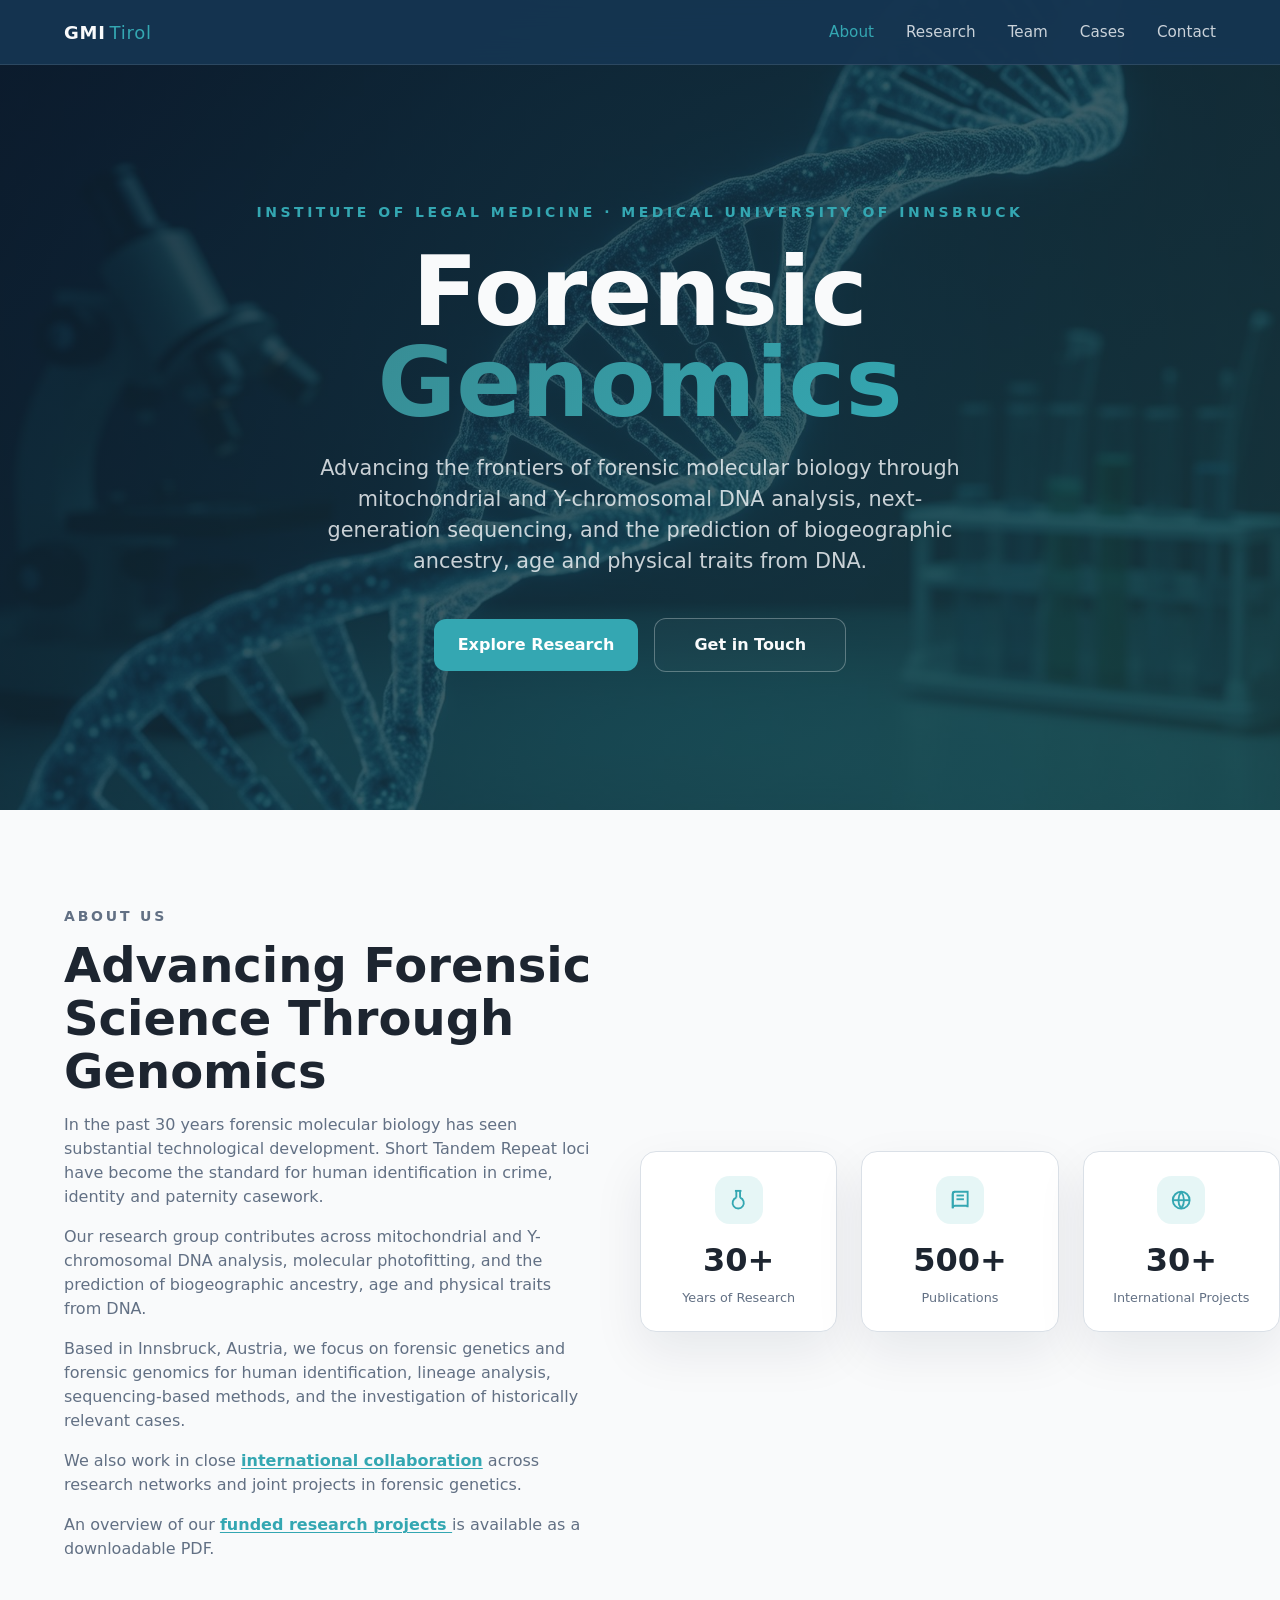
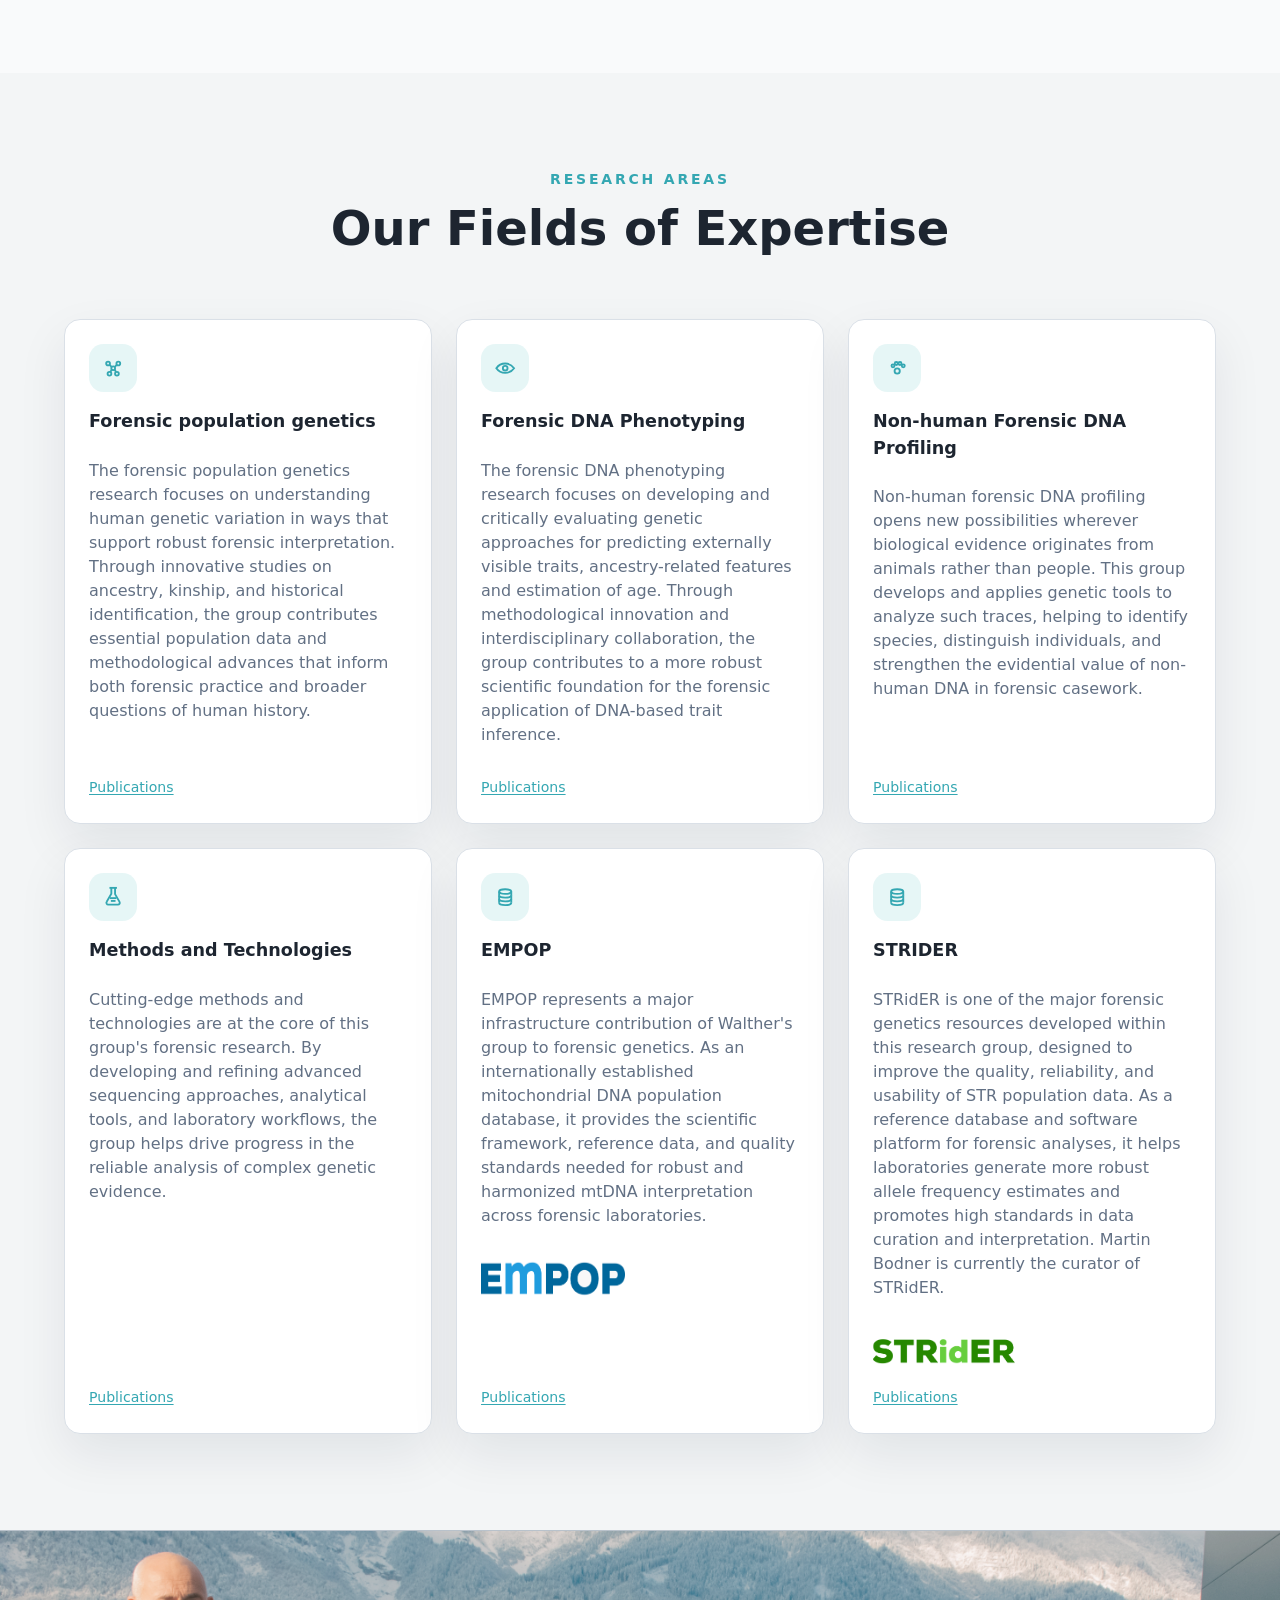
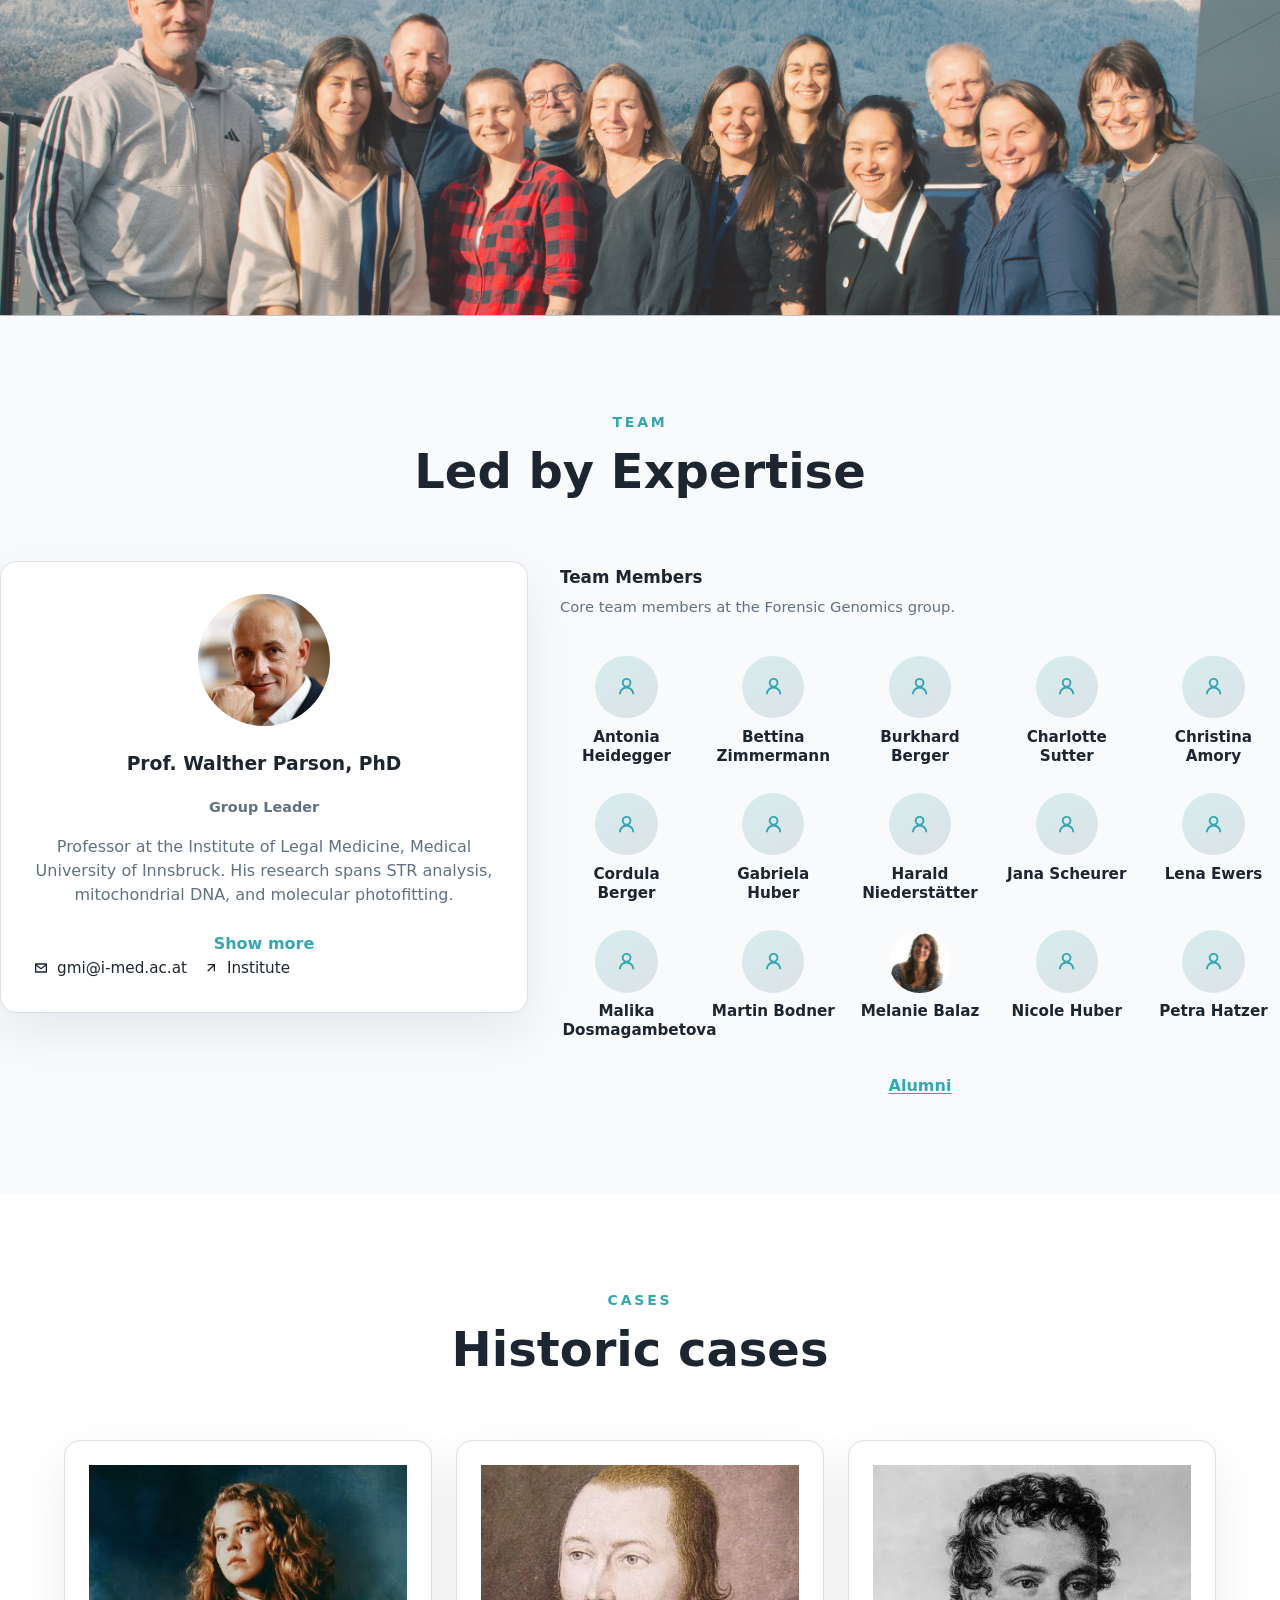
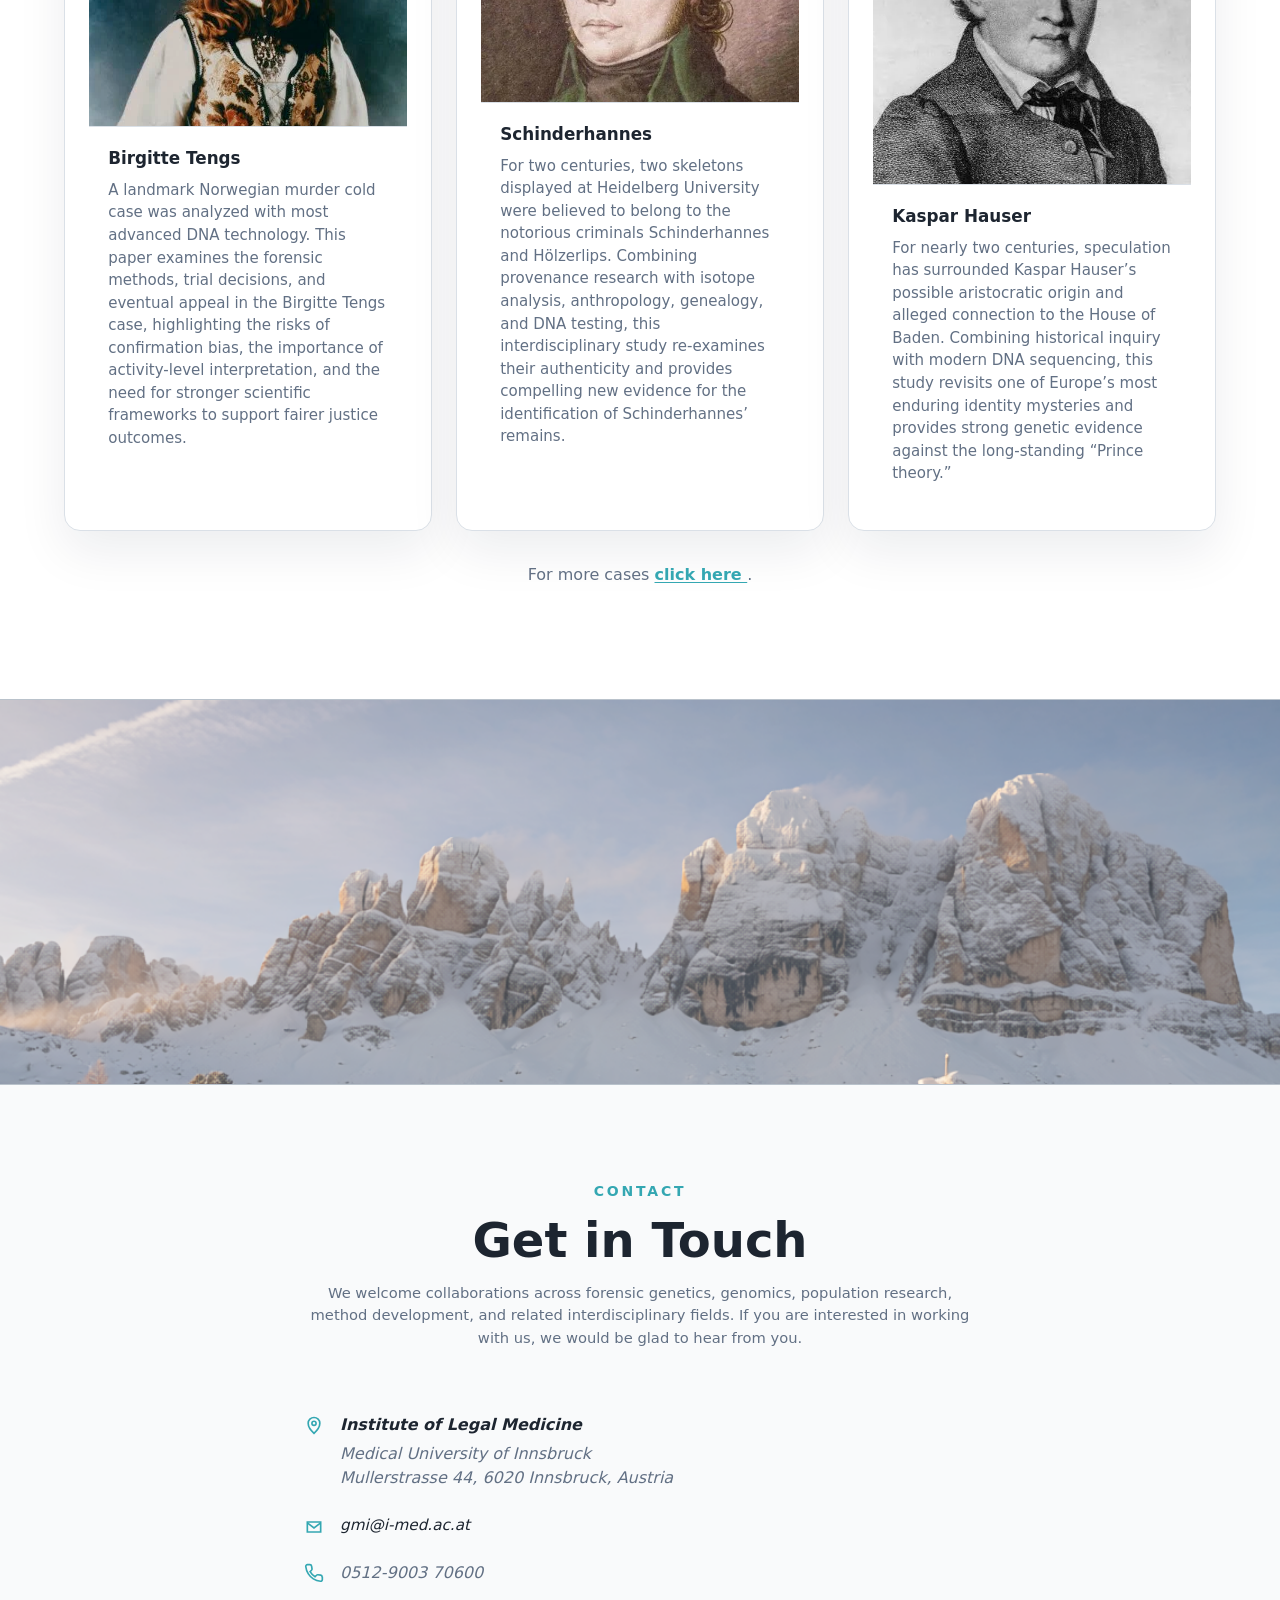
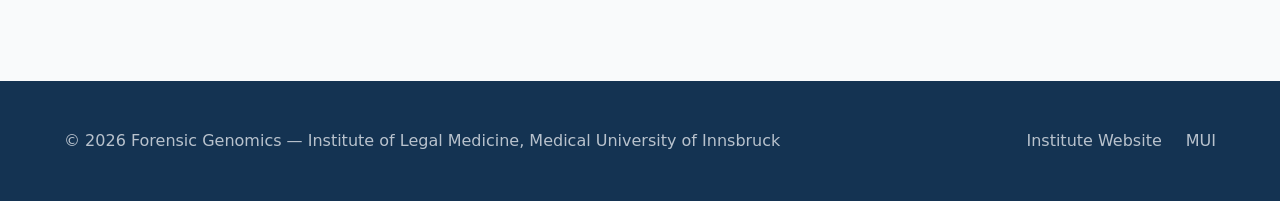
==== commit e1ea5599: "Add Melanie team photo and profile link" ====
--- a/index.html
+++ b/index.html
@@ -633,12 +633,9 @@
 
                 <article class="card member-card">
                   <div class="portrait" aria-hidden="true">
-                    <svg viewBox="0 0 24 24" fill="none" stroke="currentColor" stroke-width="2">
-                      <circle cx="12" cy="8" r="4"></circle>
-                      <path d="M5 20a7 7 0 0 1 14 0"></path>
-                    </svg>
-                  </div>
-                  <h3><a href="https://scholar.google.com/scholar?q=%22Melanie+Balaz%22" target="_blank" rel="noopener noreferrer">Melanie Balaz</a></h3>
+                    <img src="assets/mb.jpg" alt="" width="240" height="240" />
+                  </div>
+                  <h3><a href="https://www.researchgate.net/profile/Melanie-Balaz" target="_blank" rel="noopener noreferrer">Melanie Balaz</a></h3>
                 </article>
 
                 <article class="card member-card">
--- a/assets/styles.css
+++ b/assets/styles.css
@@ -603,6 +603,7 @@
   display: grid;
   place-items: center;
   border-radius: 999px;
+  overflow: hidden;
   background: linear-gradient(145deg, rgba(52, 177, 179, 0.18), rgba(22, 53, 82, 0.12));
   color: var(--accent);
 }
@@ -610,6 +611,14 @@
 .portrait svg {
   width: 1.45rem;
   height: 1.45rem;
+}
+
+.portrait img {
+  width: 100%;
+  height: 100%;
+  object-fit: cover;
+  object-position: center;
+  display: block;
 }
 
 .bio-toggle {
@@ -735,6 +744,14 @@
   font-size: 1.05rem;
 }
 
+.cases-copy h3 a {
+  color: inherit;
+}
+
+.cases-copy h3 a:hover {
+  color: var(--accent);
+}
+
 .cases-copy p {
   margin: 0;
   color: var(--muted-foreground);
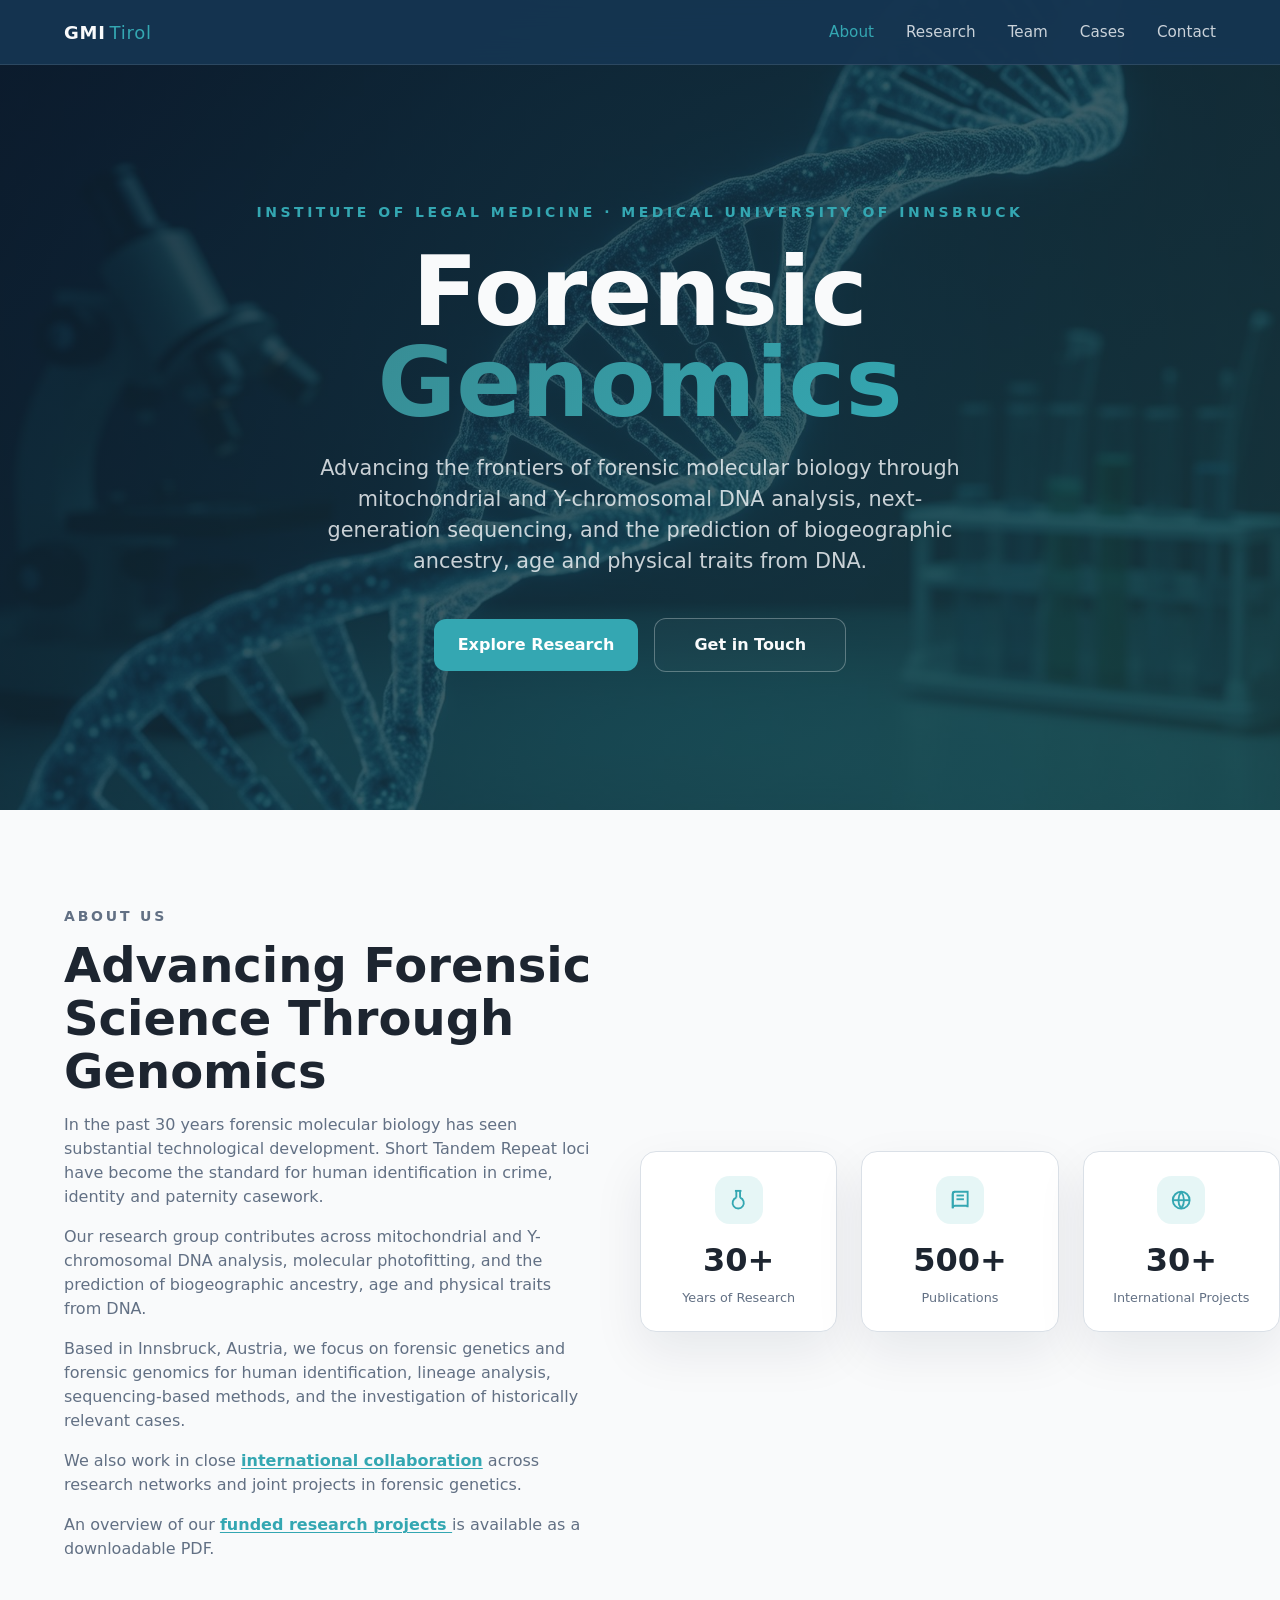
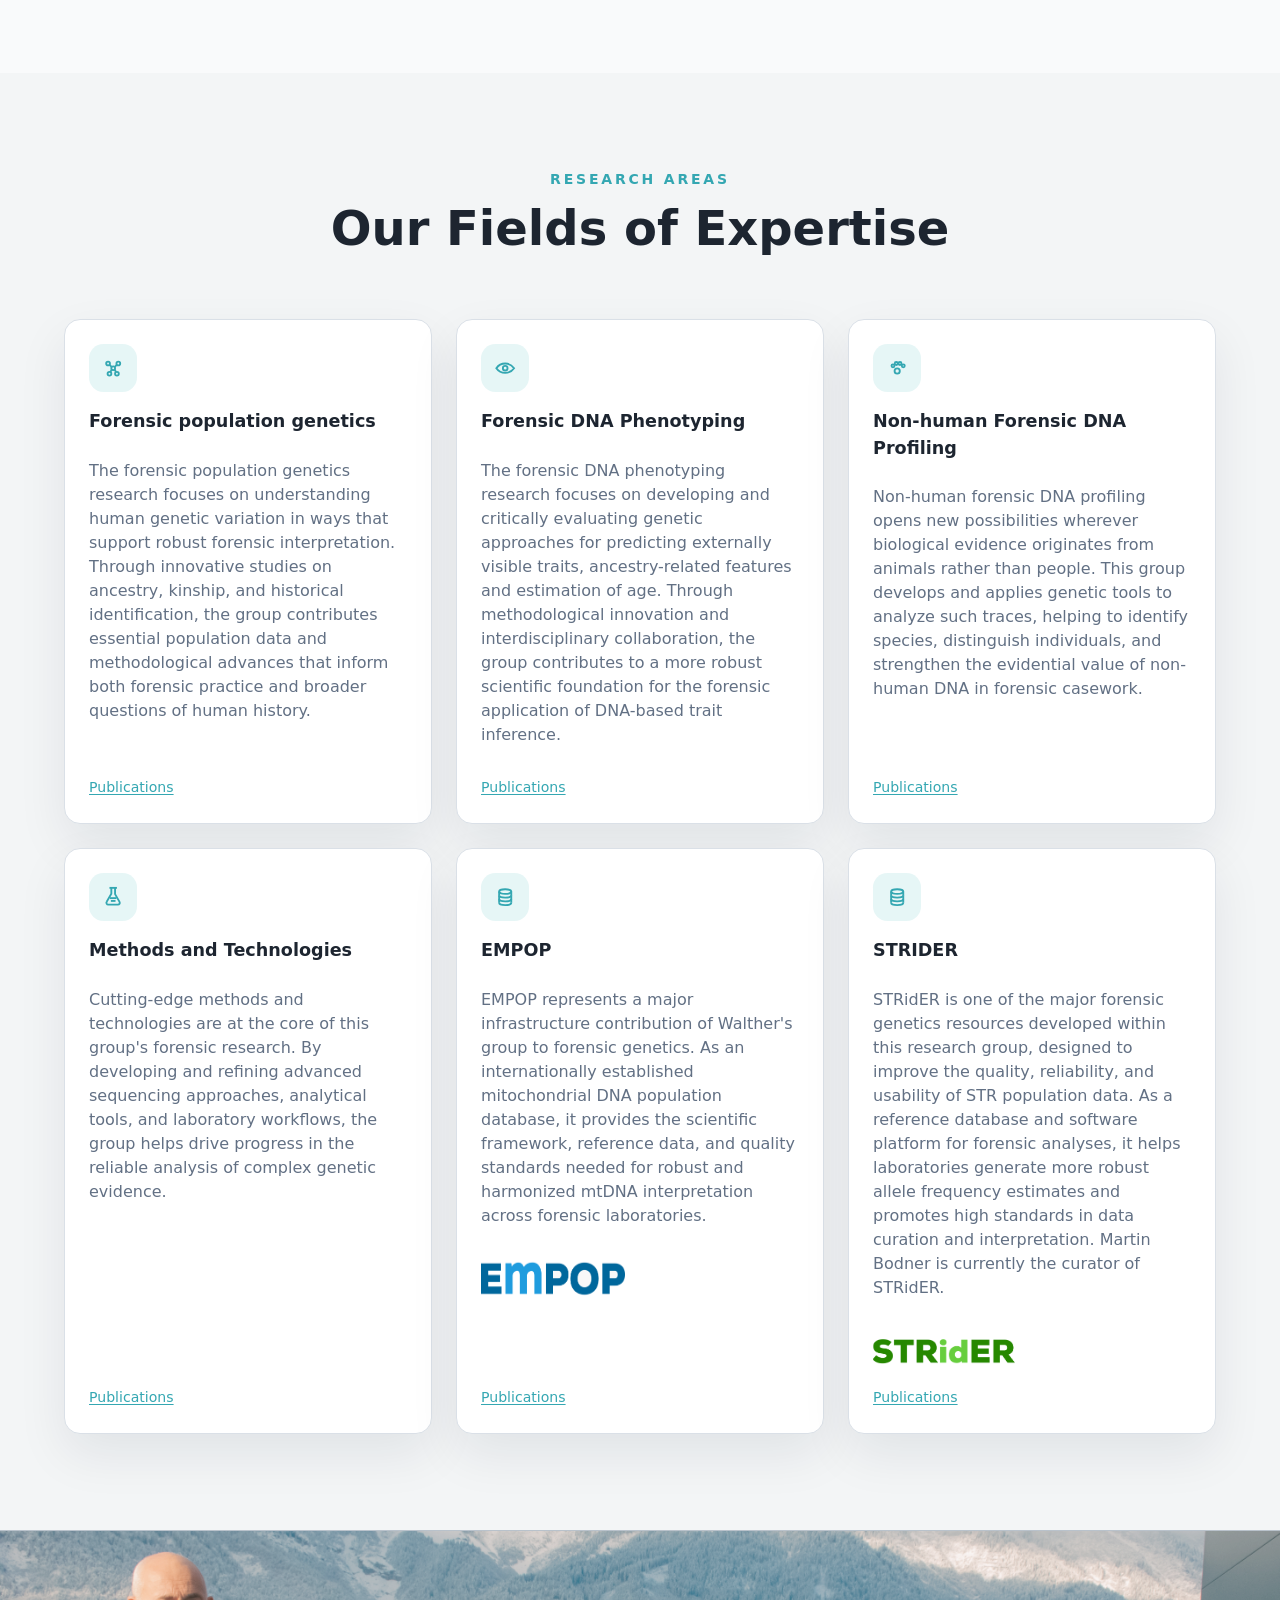
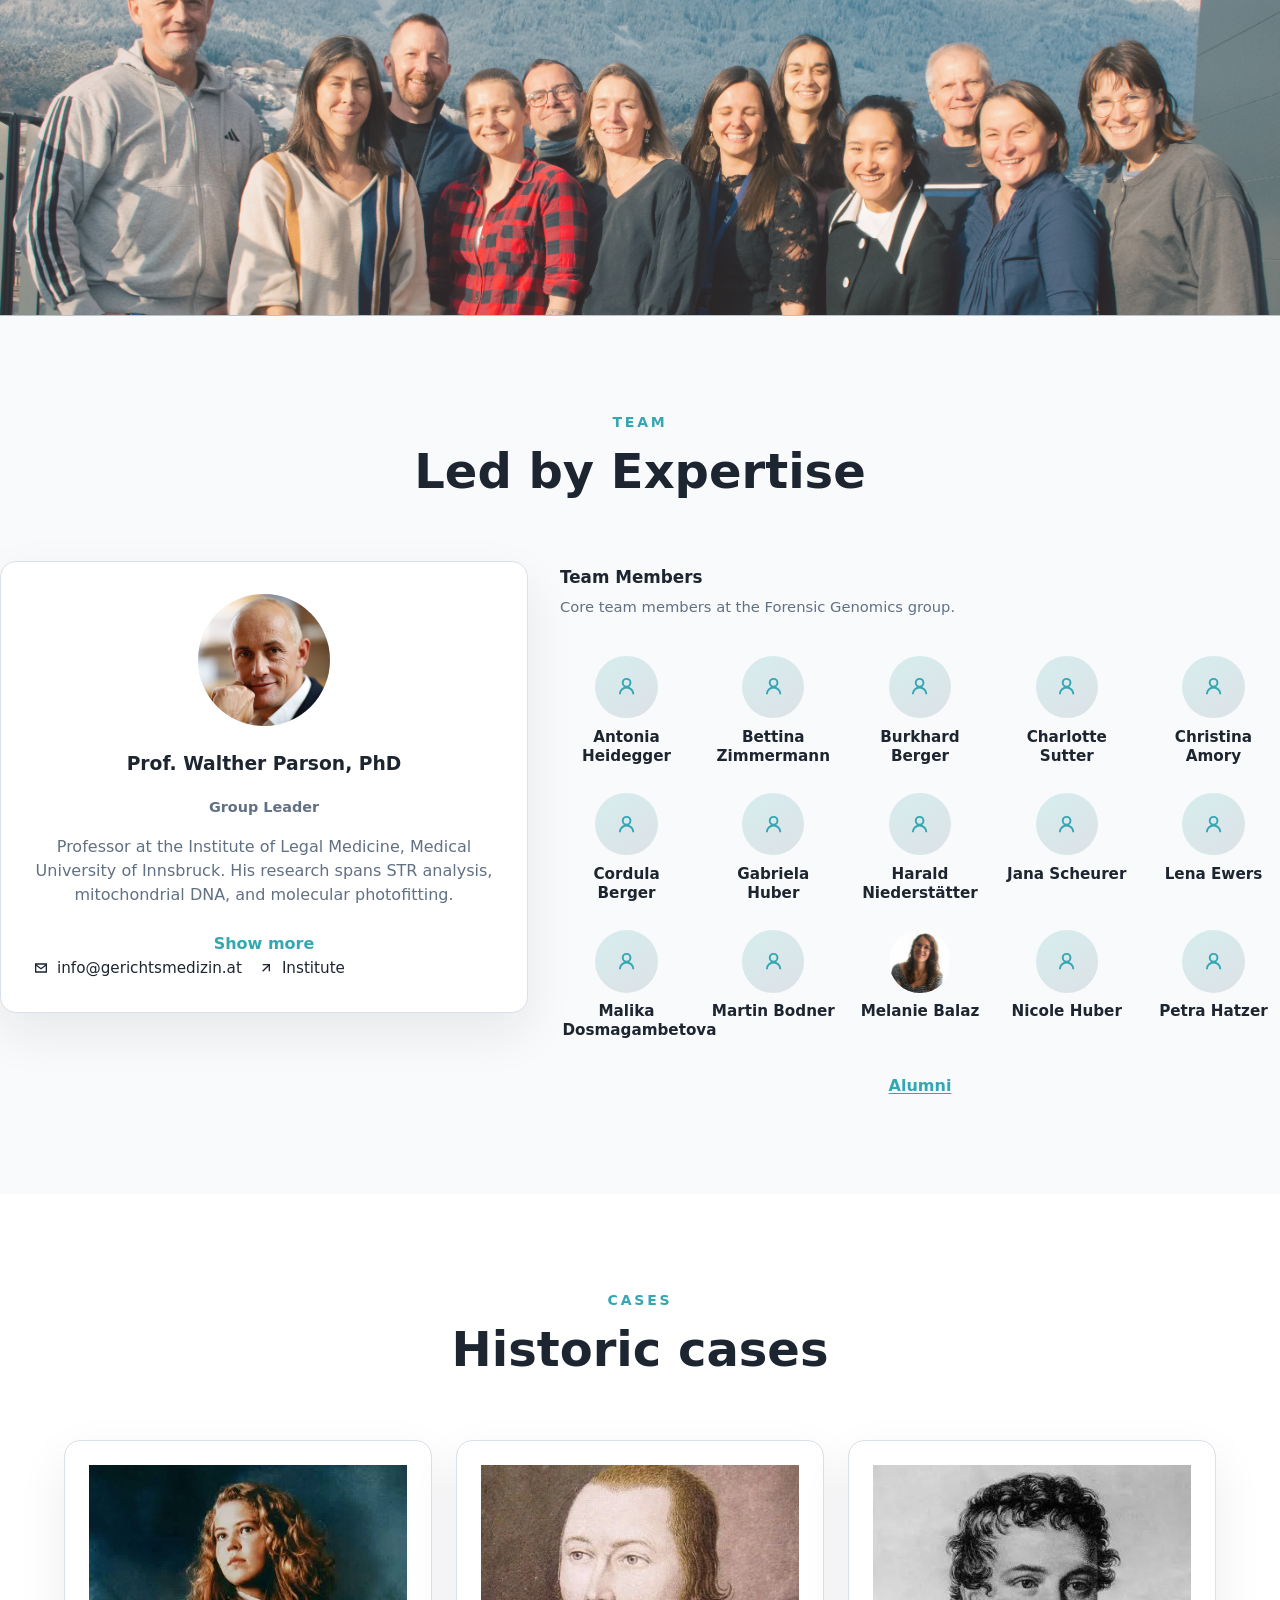
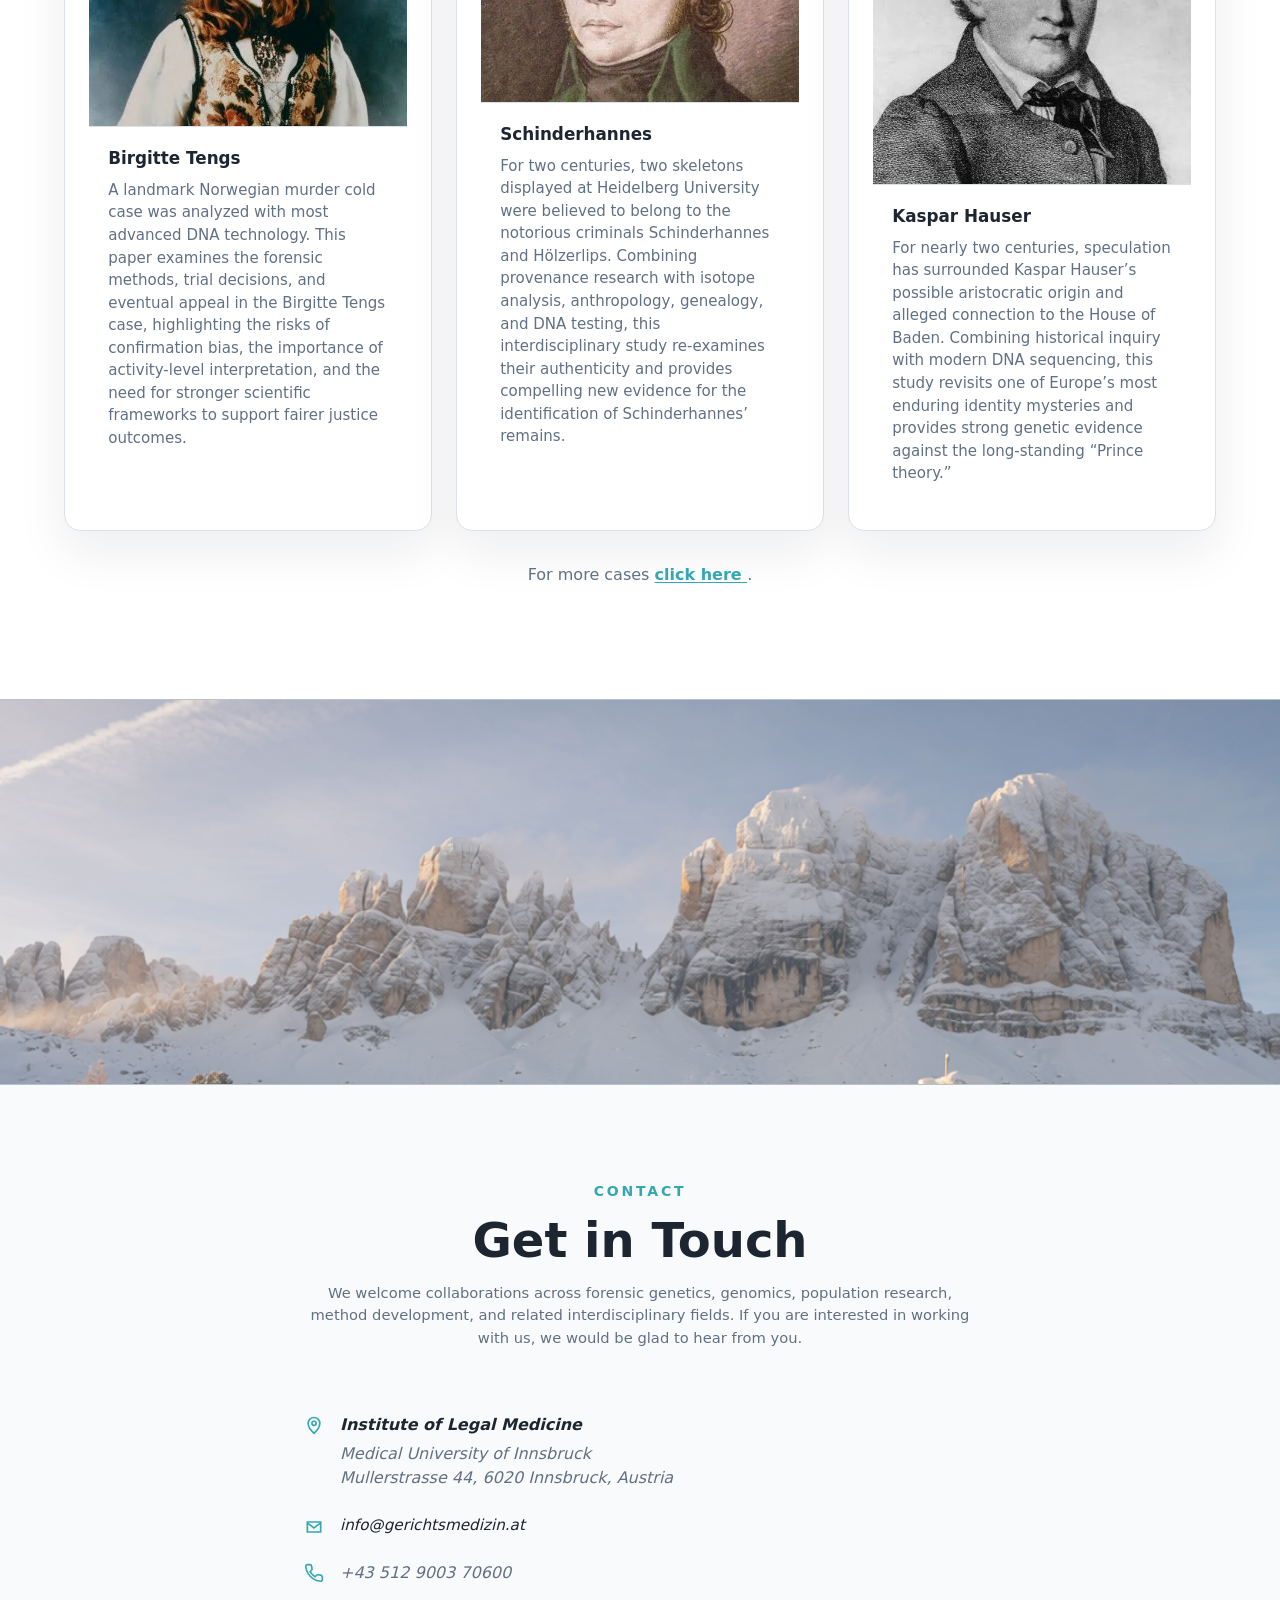
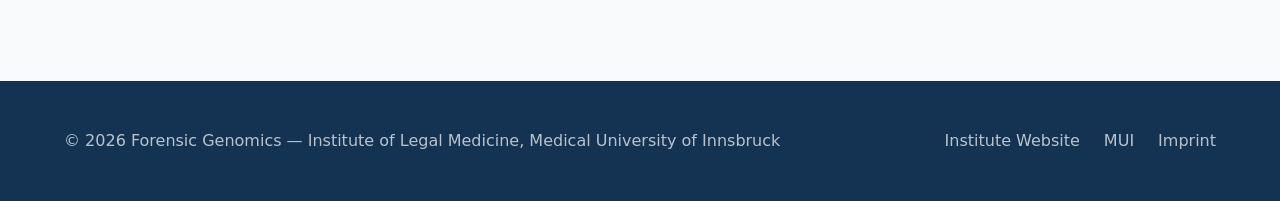
==== commit 0b624550: "Add imprint page and update institute contact details" ====
--- a/index.html
+++ b/index.html
@@ -49,8 +49,8 @@
         "name": "Forensic Genomics Group, Institute of Legal Medicine, Medical University of Innsbruck",
         "url": "https://melaniebalaz.github.io/gmi-nextgen-genomics/",
         "logo": "https://melaniebalaz.github.io/gmi-nextgen-genomics/assets/team.jpg",
-        "email": "mailto:gmi@i-med.ac.at",
-        "telephone": "+43-512-9003-70600",
+        "email": "mailto:info@gerichtsmedizin.at",
+        "telephone": "+43 512 9003 70600",
         "address": {
           "@type": "PostalAddress",
           "streetAddress": "Mullerstrasse 44",
@@ -64,7 +64,7 @@
           "url": "https://www.i-med.ac.at"
         },
         "sameAs": [
-          "https://www.i-med.ac.at/gerichtsmedizin/"
+          "http://gerichtsmedizin.at"
         ]
       }
     </script>
@@ -484,16 +484,16 @@
                   Show more
                 </button>
                 <div class="team-links">
-                  <a class="team-link" href="mailto:gmi@i-med.ac.at">
+                  <a class="team-link" href="mailto:info@gerichtsmedizin.at">
                     <svg viewBox="0 0 24 24" fill="none" stroke="currentColor" stroke-width="2" aria-hidden="true">
                       <path d="M4 6h16v12H4z"></path>
                       <path d="m4 7 8 6 8-6"></path>
                     </svg>
-                    gmi@i-med.ac.at
+                    info@gerichtsmedizin.at
                   </a>
                   <a
                     class="team-link"
-                    href="https://www.i-med.ac.at/gerichtsmedizin/"
+                    href="http://gerichtsmedizin.at"
                     target="_blank"
                     rel="noopener noreferrer"
                   >
@@ -764,14 +764,14 @@
                 <path d="M4 6h16v12H4z"></path>
                 <path d="m4 7 8 6 8-6"></path>
               </svg>
-              <a class="contact-link" href="mailto:gmi@i-med.ac.at">gmi@i-med.ac.at</a>
+              <a class="contact-link" href="mailto:info@gerichtsmedizin.at">info@gerichtsmedizin.at</a>
             </div>
 
             <div class="contact-row">
               <svg viewBox="0 0 24 24" fill="none" stroke="currentColor" stroke-width="2" aria-hidden="true">
                 <path d="M22 16.9v3a2 2 0 0 1-2.2 2A19.8 19.8 0 0 1 11.2 19a19.3 19.3 0 0 1-6-6A19.8 19.8 0 0 1 2.1 4.2 2 2 0 0 1 4.1 2h3a2 2 0 0 1 2 1.7l.5 3.2a2 2 0 0 1-.6 1.8l-1.7 1.7a16 16 0 0 0 6 6l1.7-1.7a2 2 0 0 1 1.8-.6l3.2.5a2 2 0 0 1 1.7 2Z"></path>
               </svg>
-              <div class="address-copy">0512-9003 70600</div>
+              <div class="address-copy">+43 512 9003 70600</div>
             </div>
           </address>
         </div>
@@ -782,8 +782,9 @@
       <div class="footer-shell">
         <span>© <span id="year"></span> Forensic Genomics — Institute of Legal Medicine, Medical University of Innsbruck</span>
         <div class="footer-links">
-          <a href="https://www.i-med.ac.at/gerichtsmedizin/" target="_blank" rel="noopener noreferrer">Institute Website</a>
+          <a href="http://gerichtsmedizin.at" target="_blank" rel="noopener noreferrer">Institute Website</a>
           <a href="https://www.i-med.ac.at" target="_blank" rel="noopener noreferrer">MUI</a>
+          <a href="imprint.html">Imprint</a>
         </div>
       </div>
     </footer>
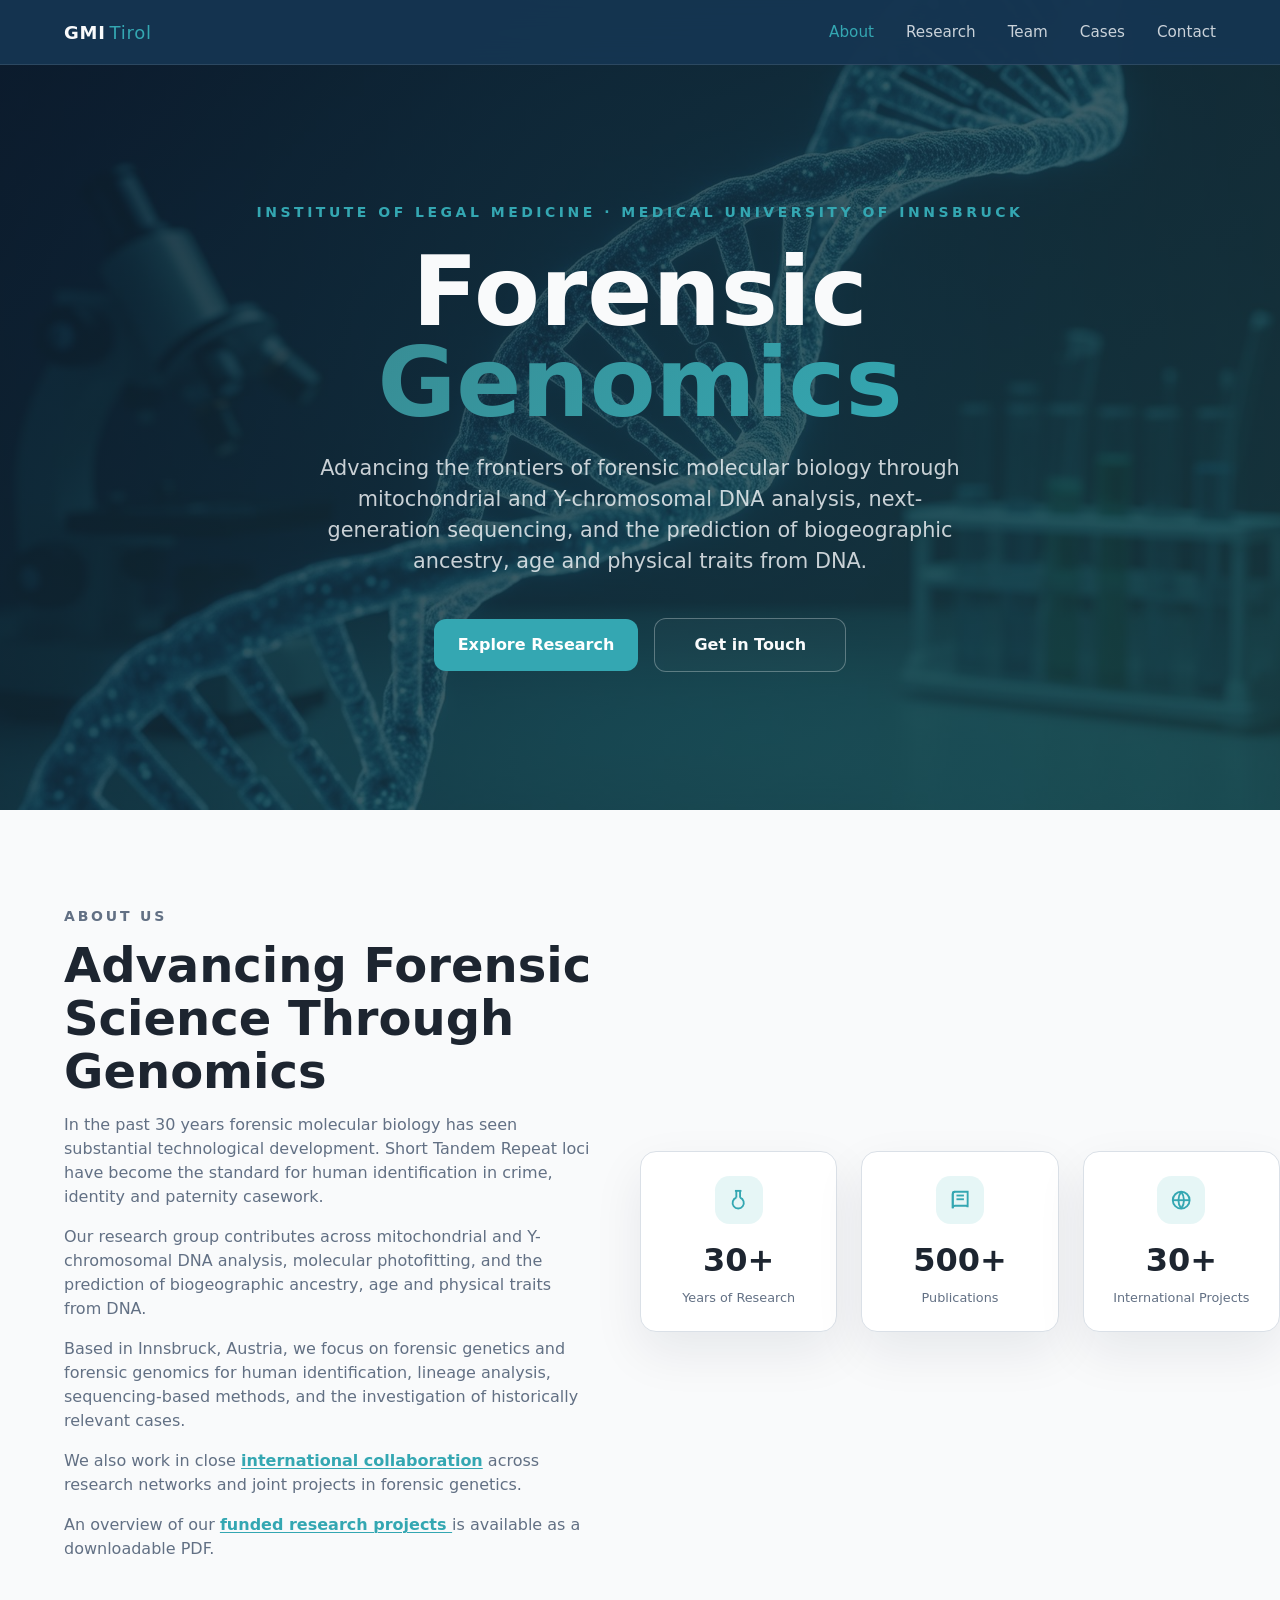
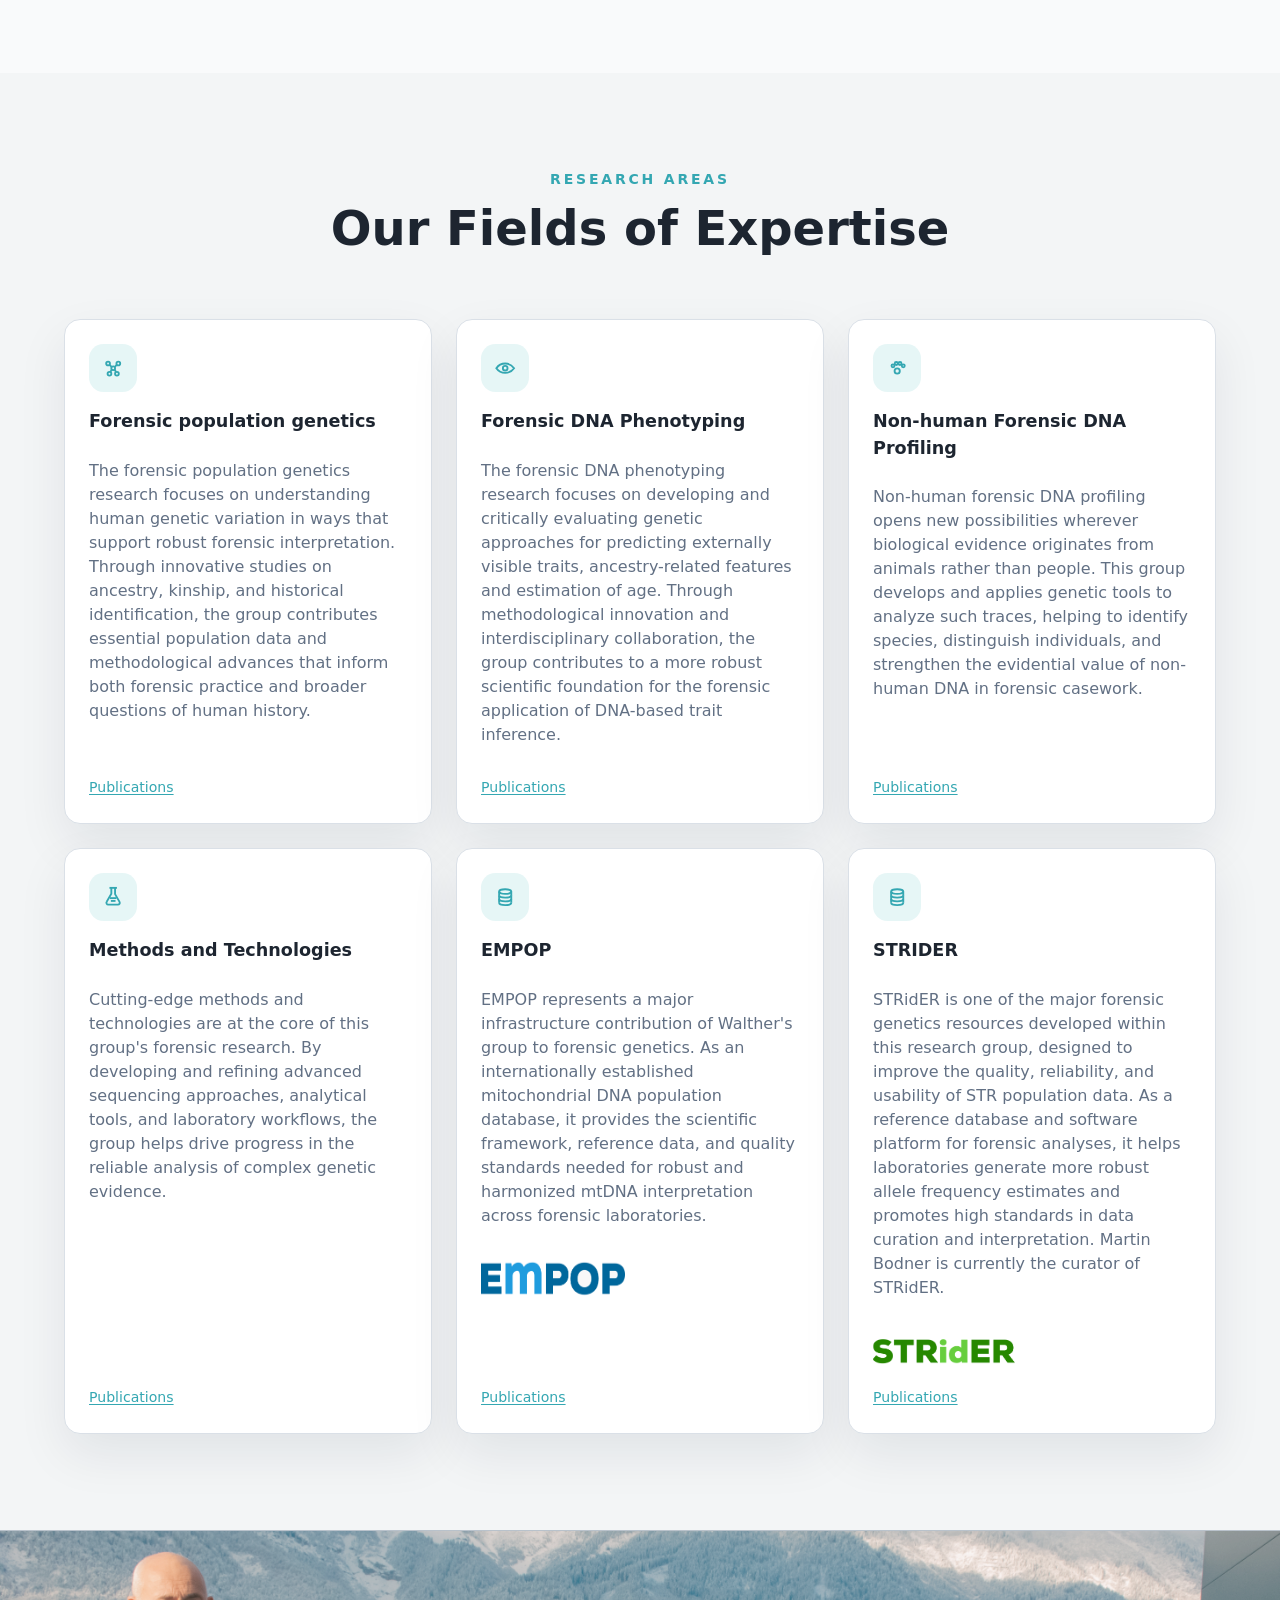
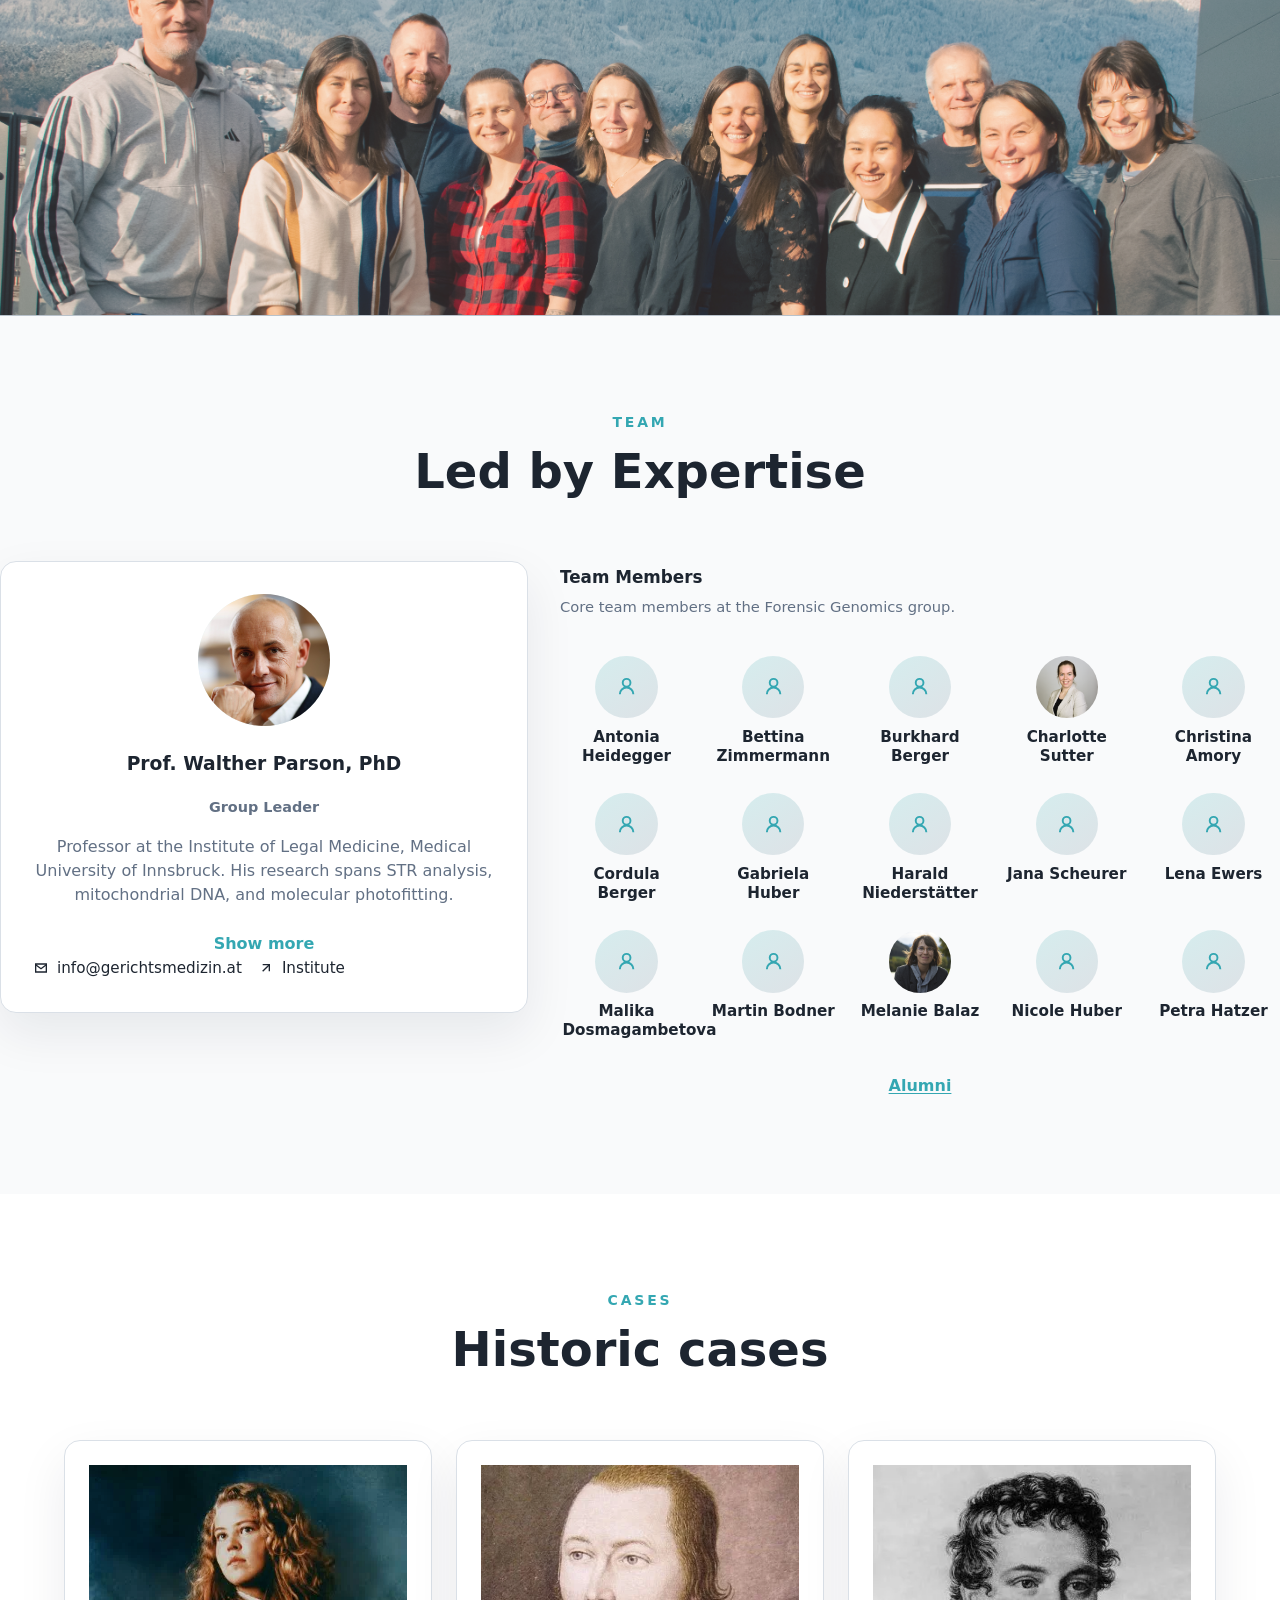
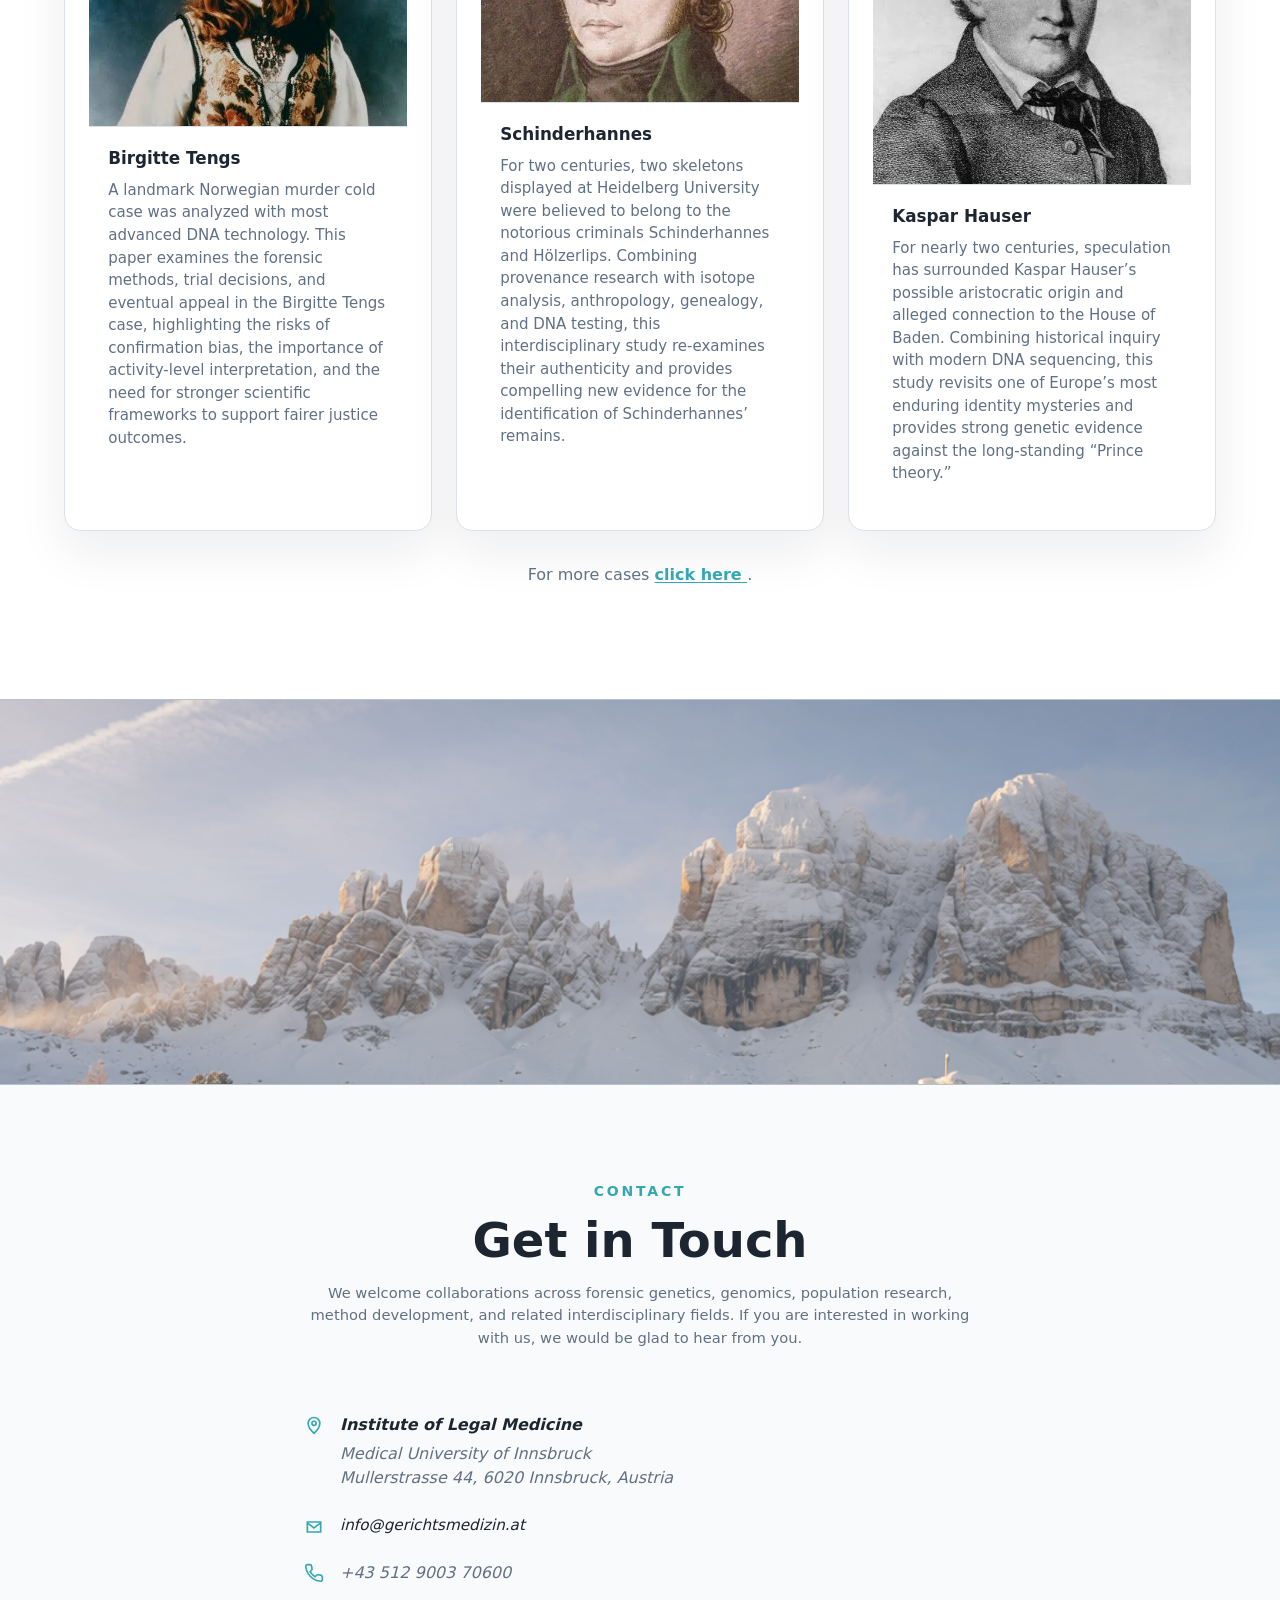
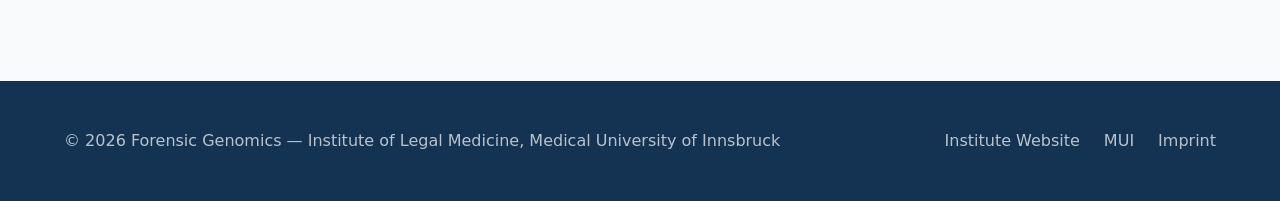
==== commit f6d6de16: "Update team member photo assets" ====
--- a/index.html
+++ b/index.html
@@ -543,12 +543,9 @@
 
                 <article class="card member-card">
                   <div class="portrait" aria-hidden="true">
-                    <svg viewBox="0 0 24 24" fill="none" stroke="currentColor" stroke-width="2">
-                      <circle cx="12" cy="8" r="4"></circle>
-                      <path d="M5 20a7 7 0 0 1 14 0"></path>
-                    </svg>
-                  </div>
-                  <h3><a href="https://scholar.google.com/scholar?q=%22Charlotte+Sutter%22" target="_blank" rel="noopener noreferrer">Charlotte Sutter</a></h3>
+                    <img src="assets/team/charlotte_sutter.png" alt="" width="240" height="240" />
+                  </div>
+                  <h3><a href="https://www.linkedin.com/in/charlotte-sutter-3a62a3224/" target="_blank" rel="noopener noreferrer">Charlotte Sutter</a></h3>
                 </article>
 
                 <article class="card member-card">
@@ -633,7 +630,7 @@
 
                 <article class="card member-card">
                   <div class="portrait" aria-hidden="true">
-                    <img src="assets/mb.jpg" alt="" width="240" height="240" />
+                    <img src="assets/team/melanie_balaz.png" alt="" width="240" height="240" />
                   </div>
                   <h3><a href="https://www.researchgate.net/profile/Melanie-Balaz" target="_blank" rel="noopener noreferrer">Melanie Balaz</a></h3>
                 </article>
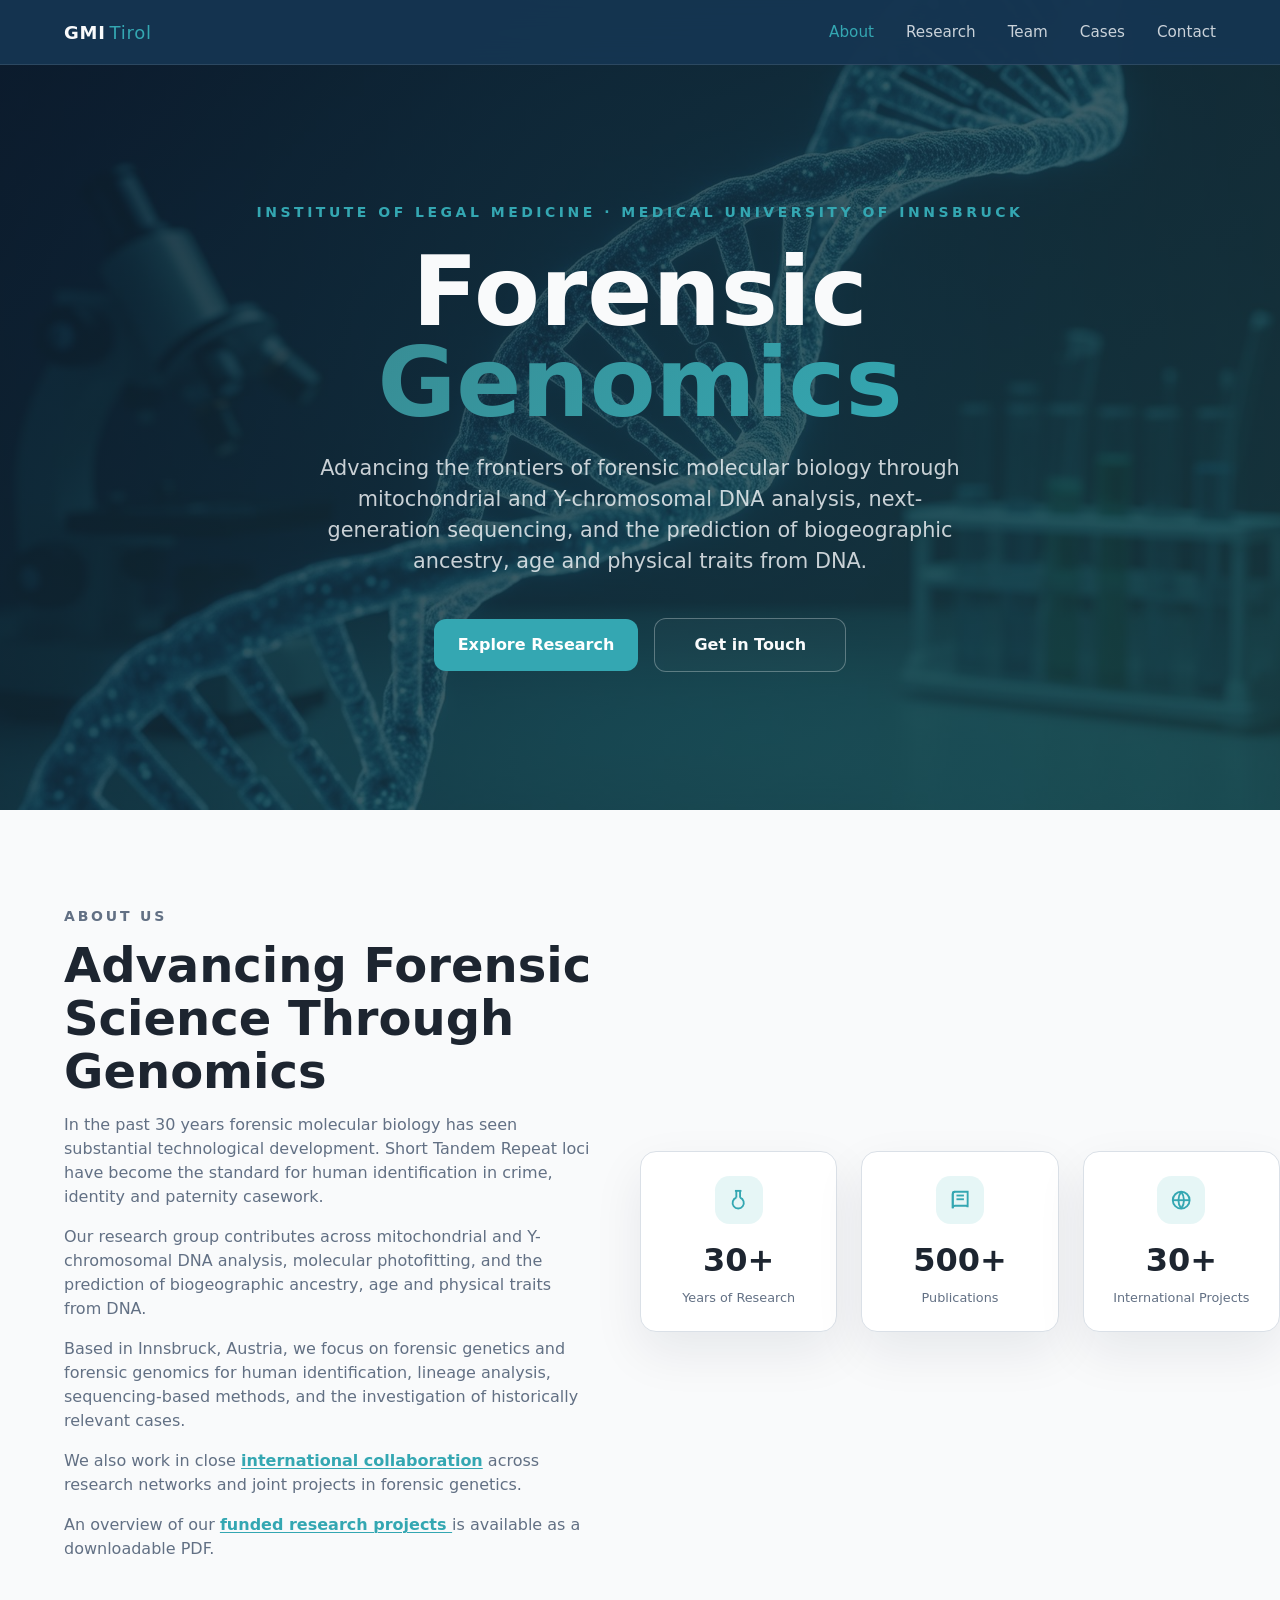
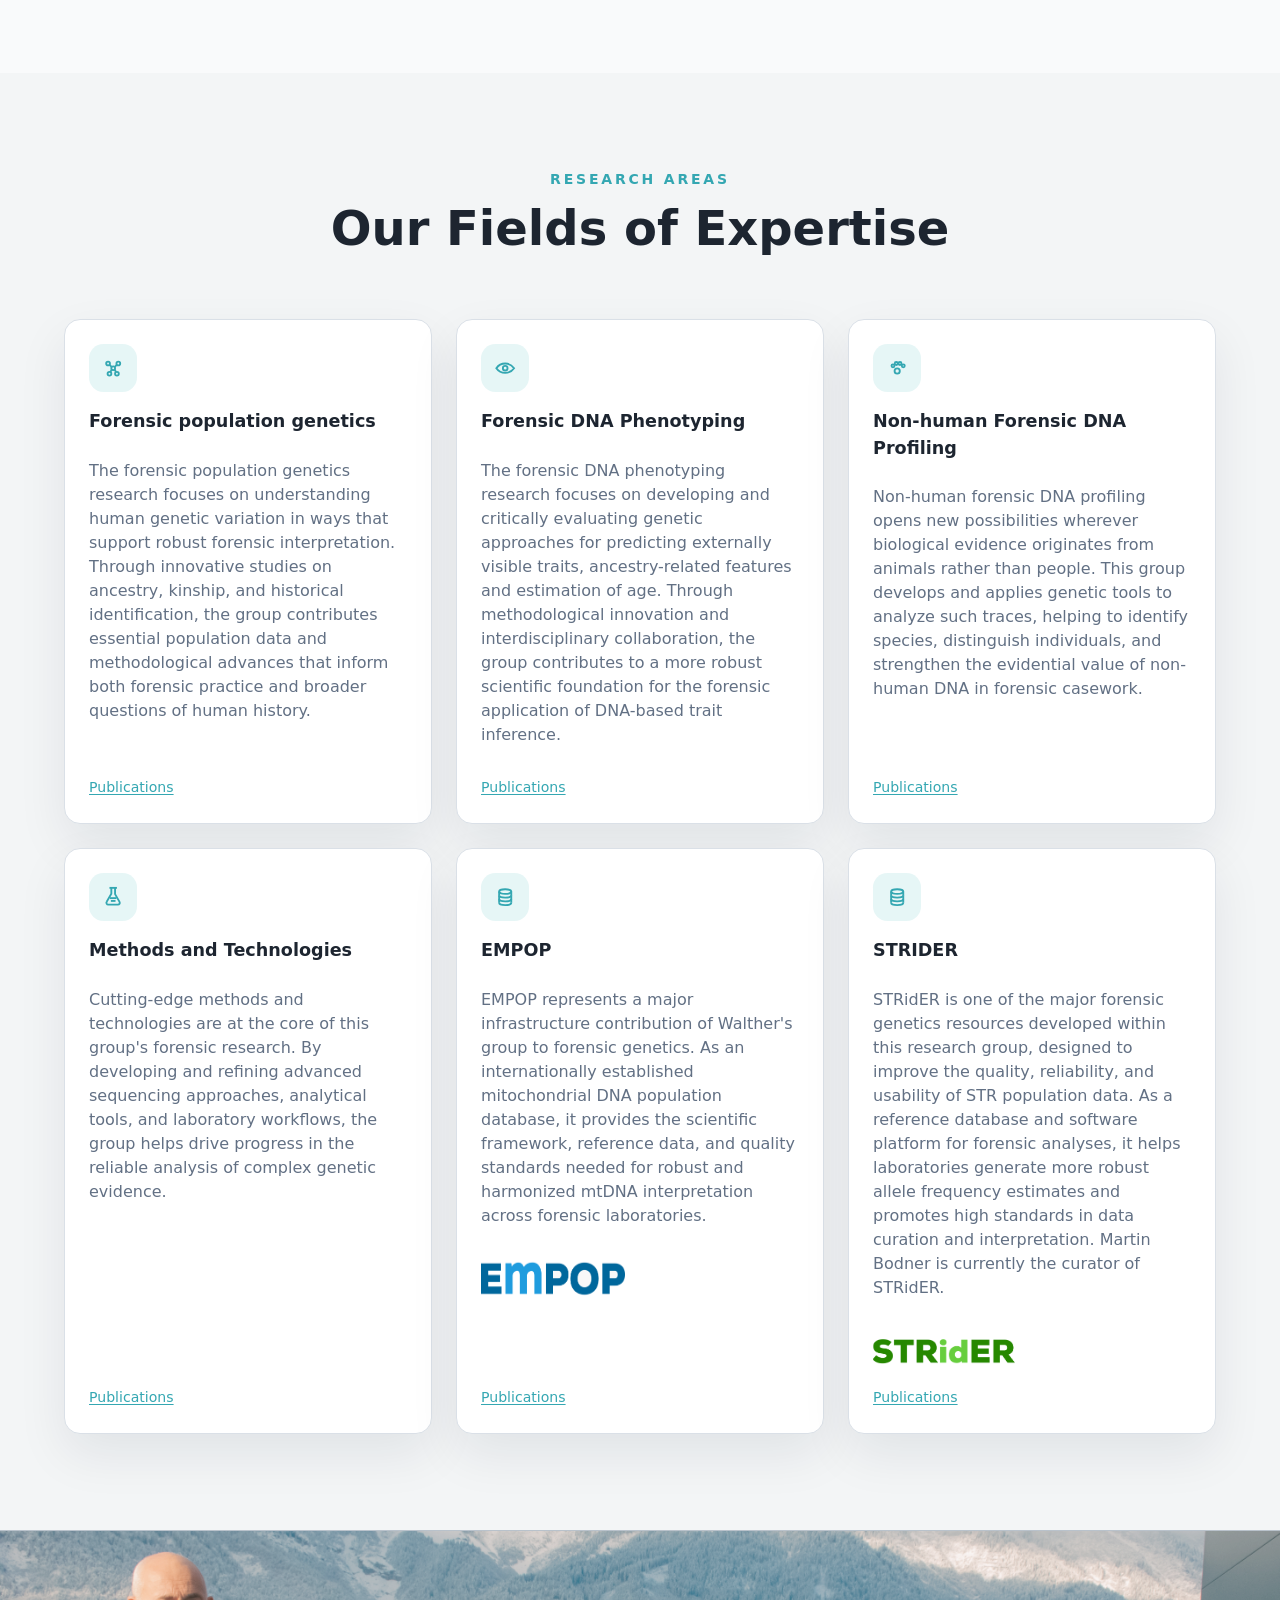
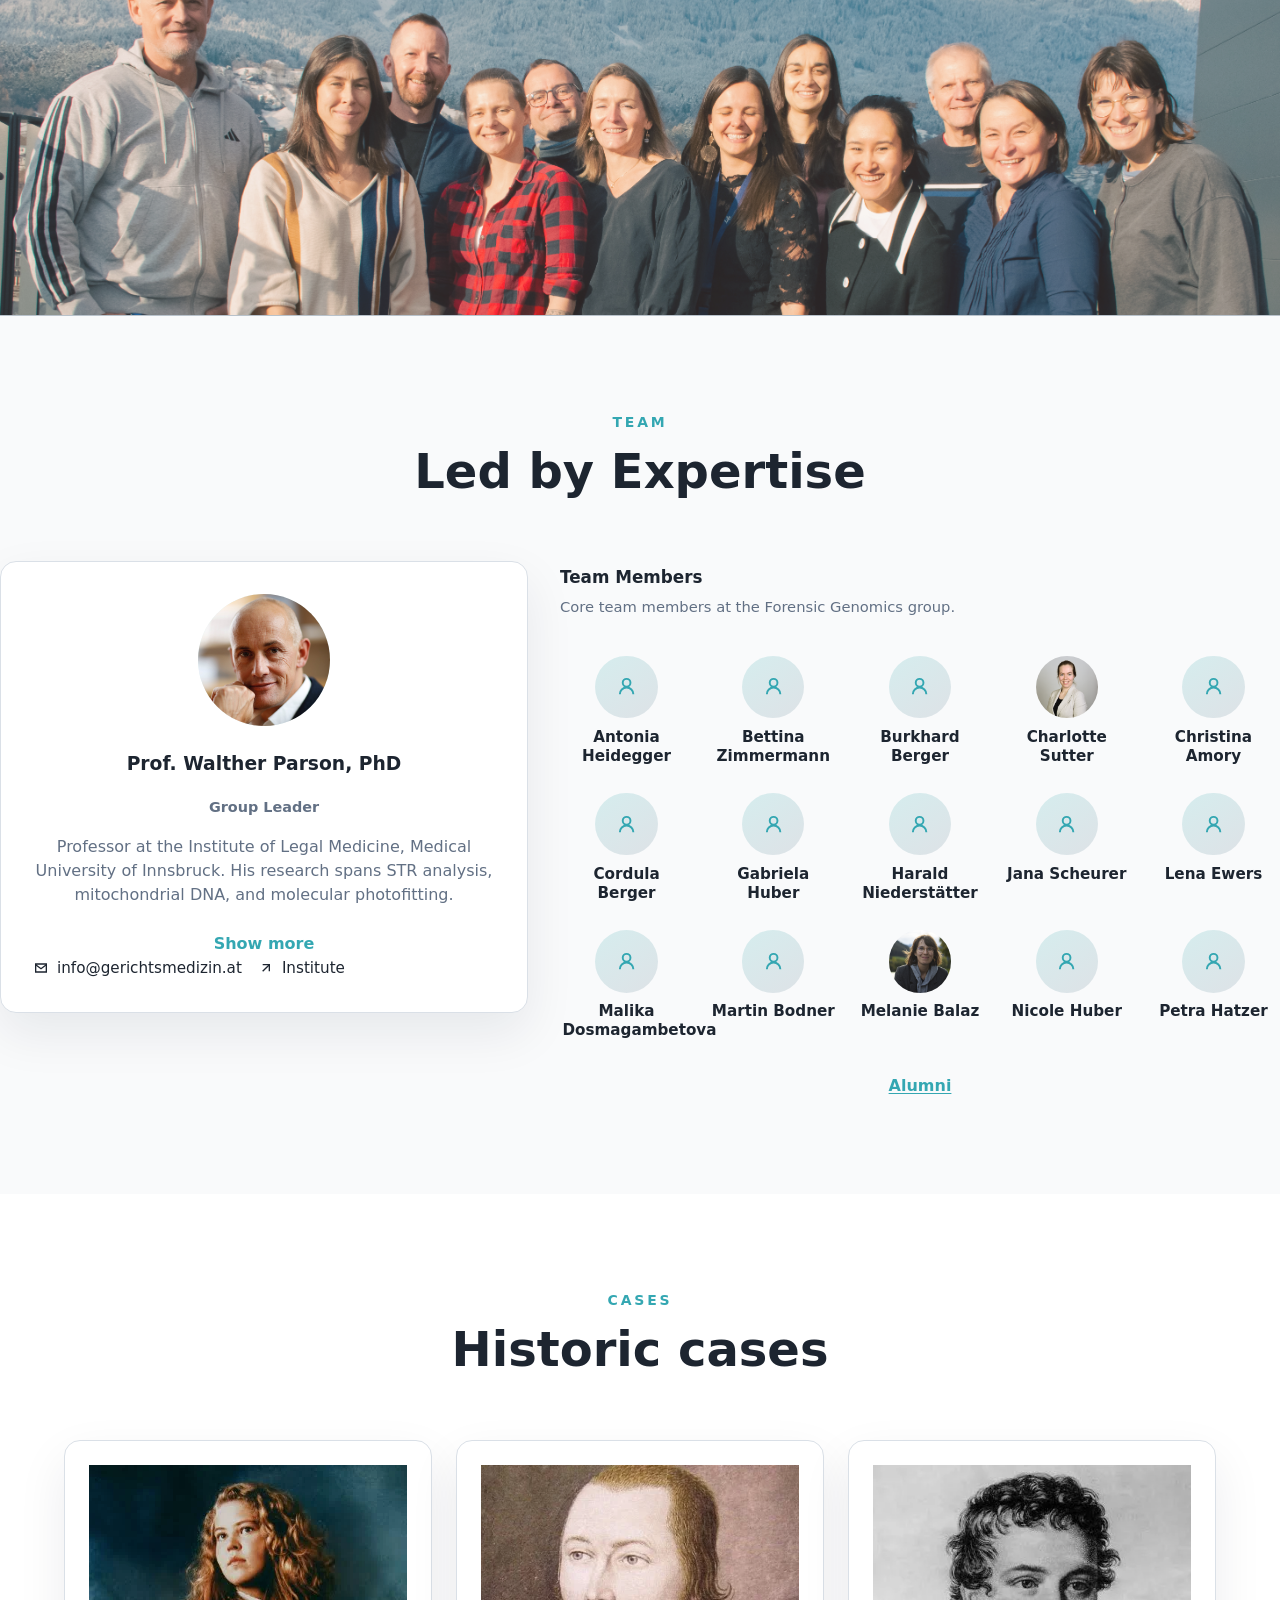
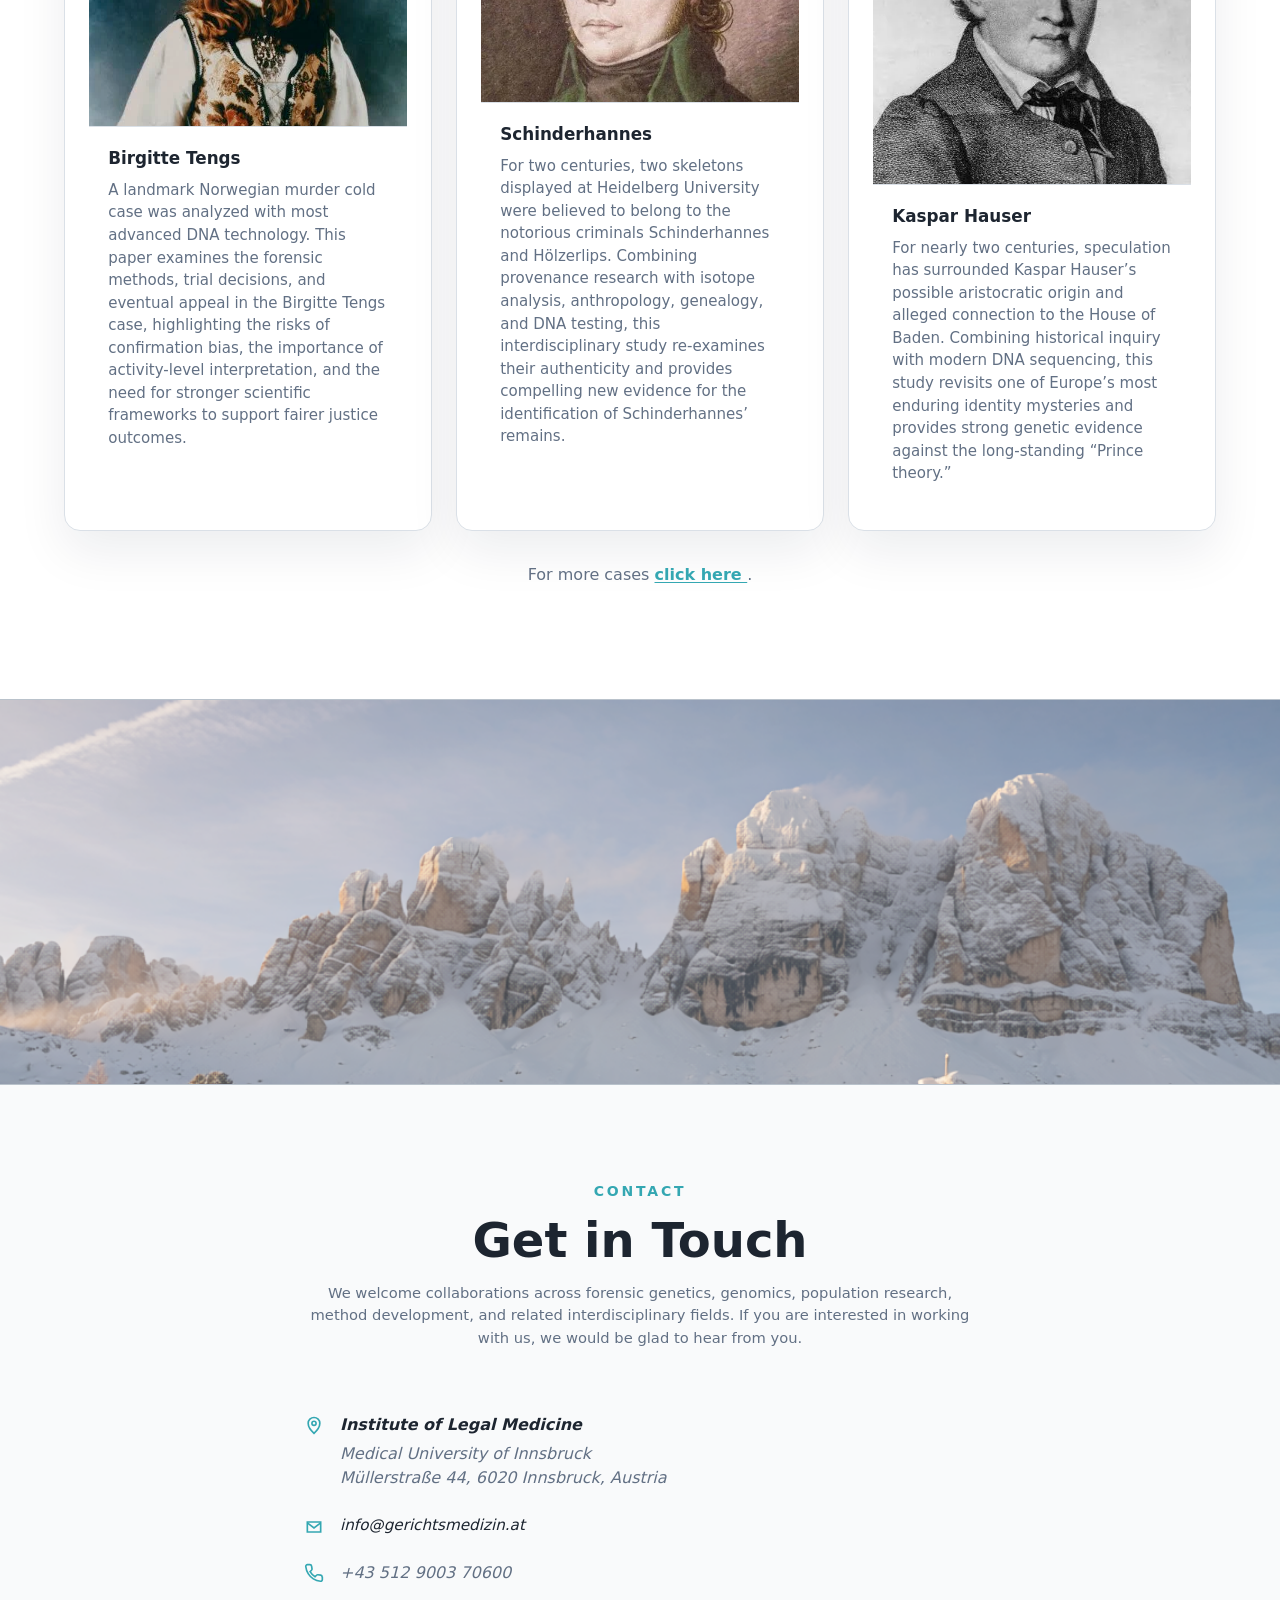
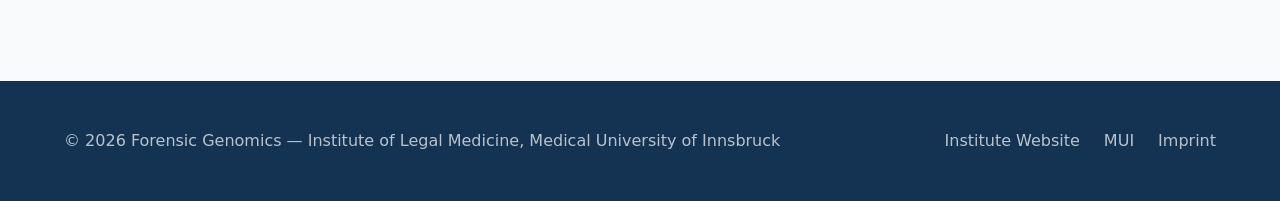
==== commit 3a8e086d: "Correct institute address spelling" ====
--- a/index.html
+++ b/index.html
@@ -53,7 +53,7 @@
         "telephone": "+43 512 9003 70600",
         "address": {
           "@type": "PostalAddress",
-          "streetAddress": "Mullerstrasse 44",
+          "streetAddress": "Müllerstraße 44",
           "postalCode": "6020",
           "addressLocality": "Innsbruck",
           "addressCountry": "AT"
@@ -751,7 +751,7 @@
                 <p class="address-title">Institute of Legal Medicine</p>
                 <div class="address-copy">
                   Medical University of Innsbruck<br />
-                  Mullerstrasse 44, 6020 Innsbruck, Austria
+                  Müllerstraße 44, 6020 Innsbruck, Austria
                 </div>
               </div>
             </div>
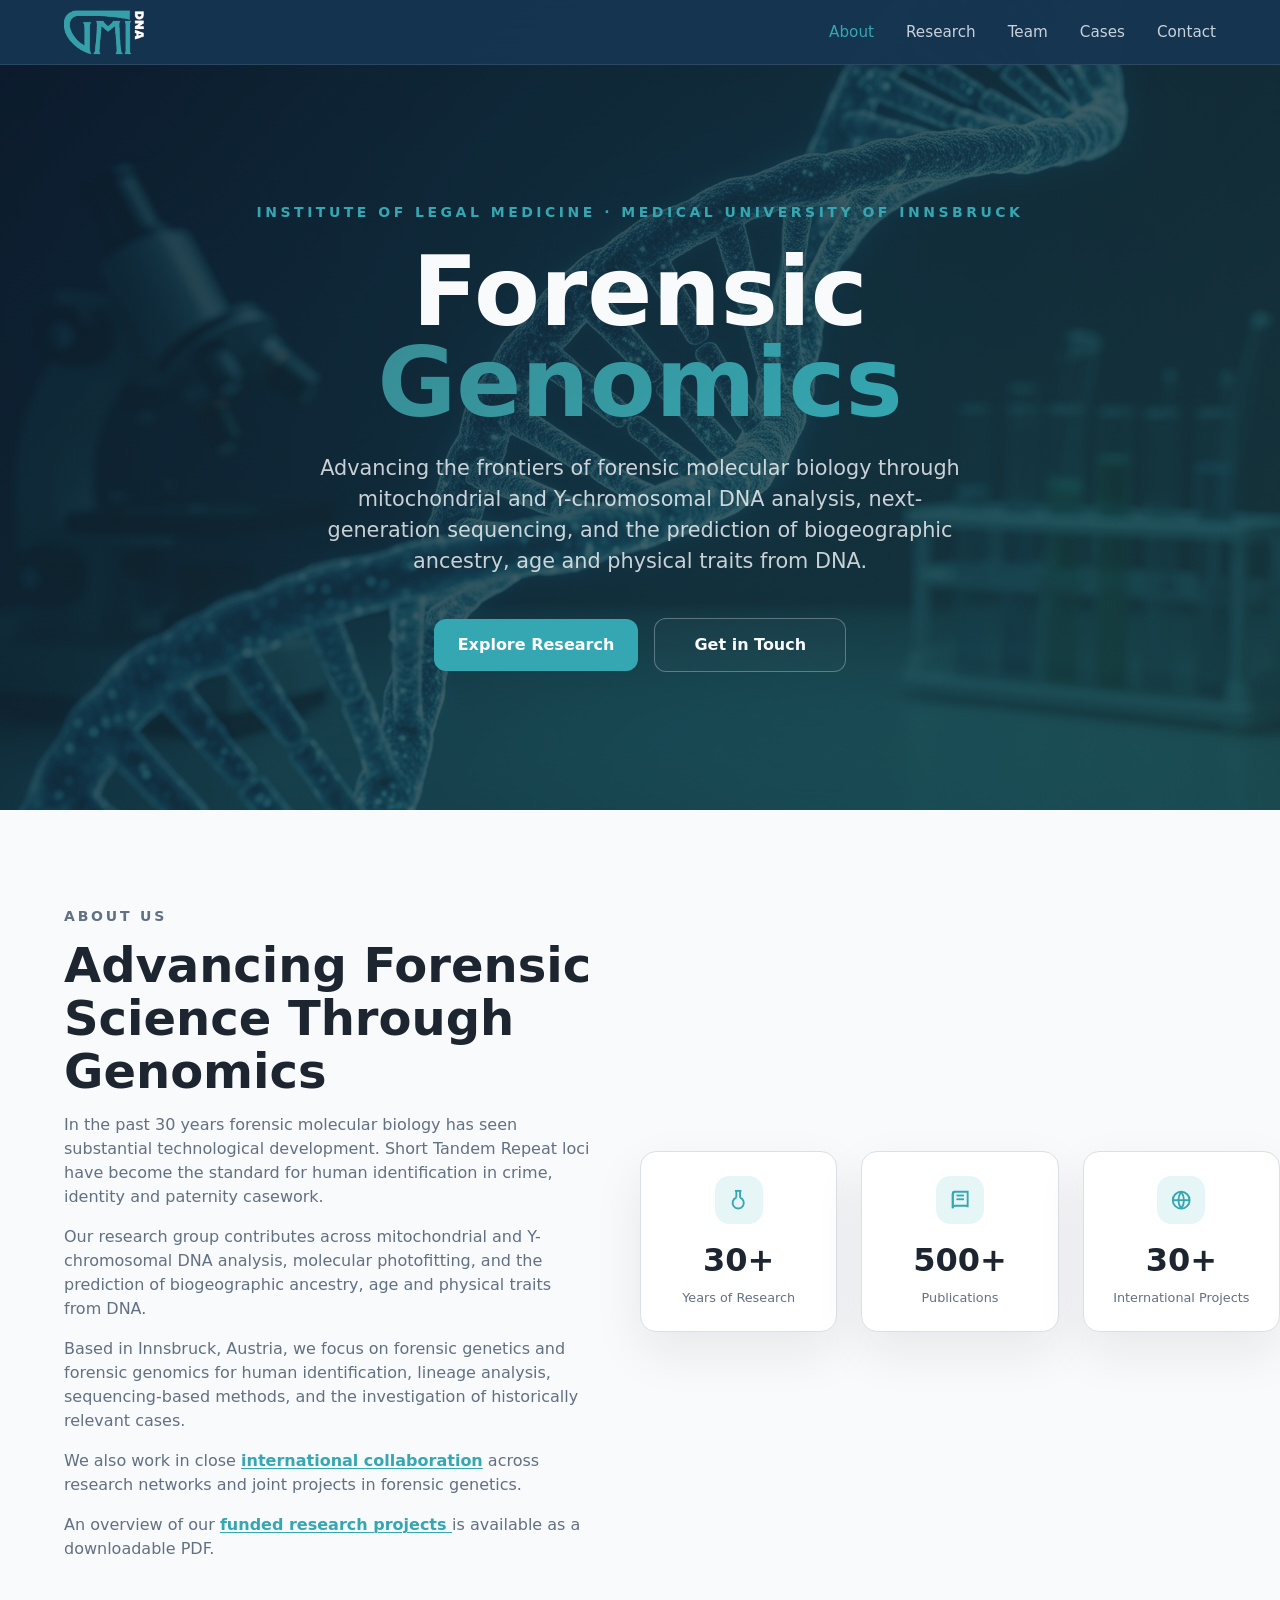
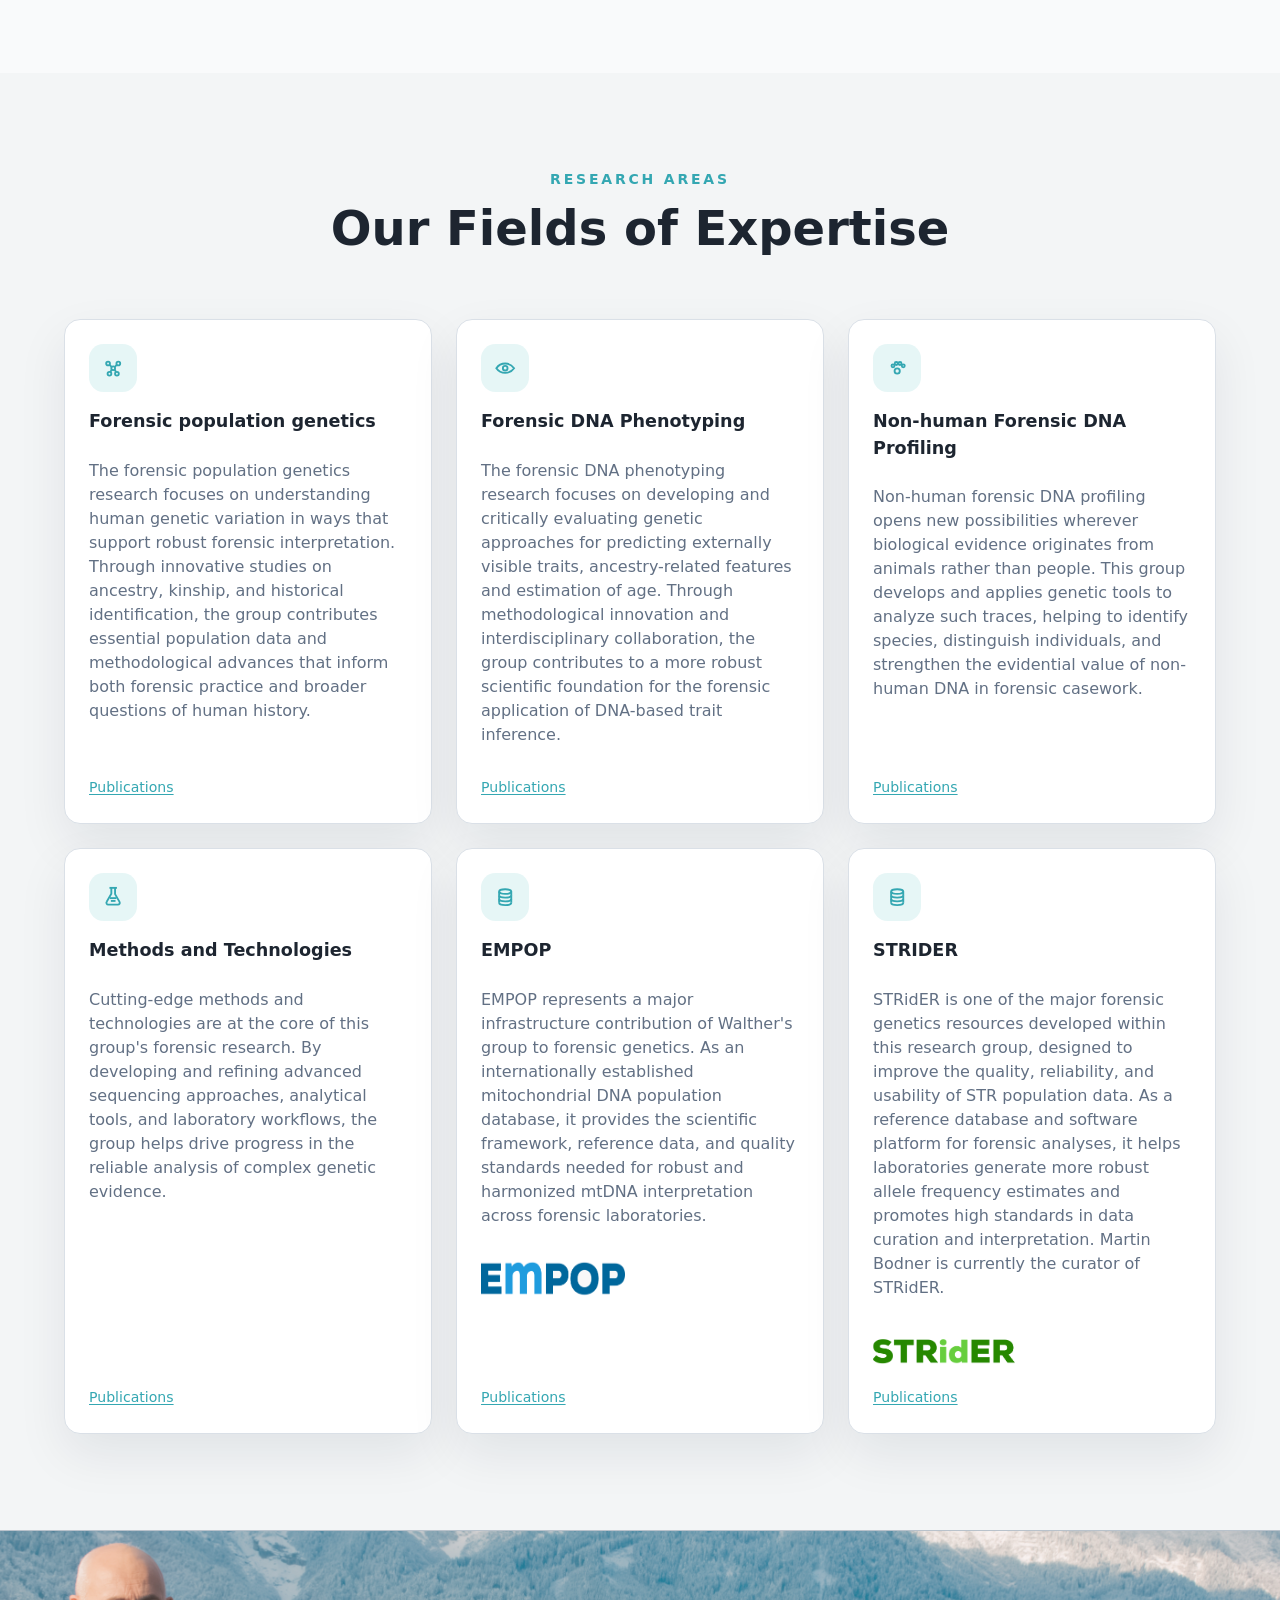
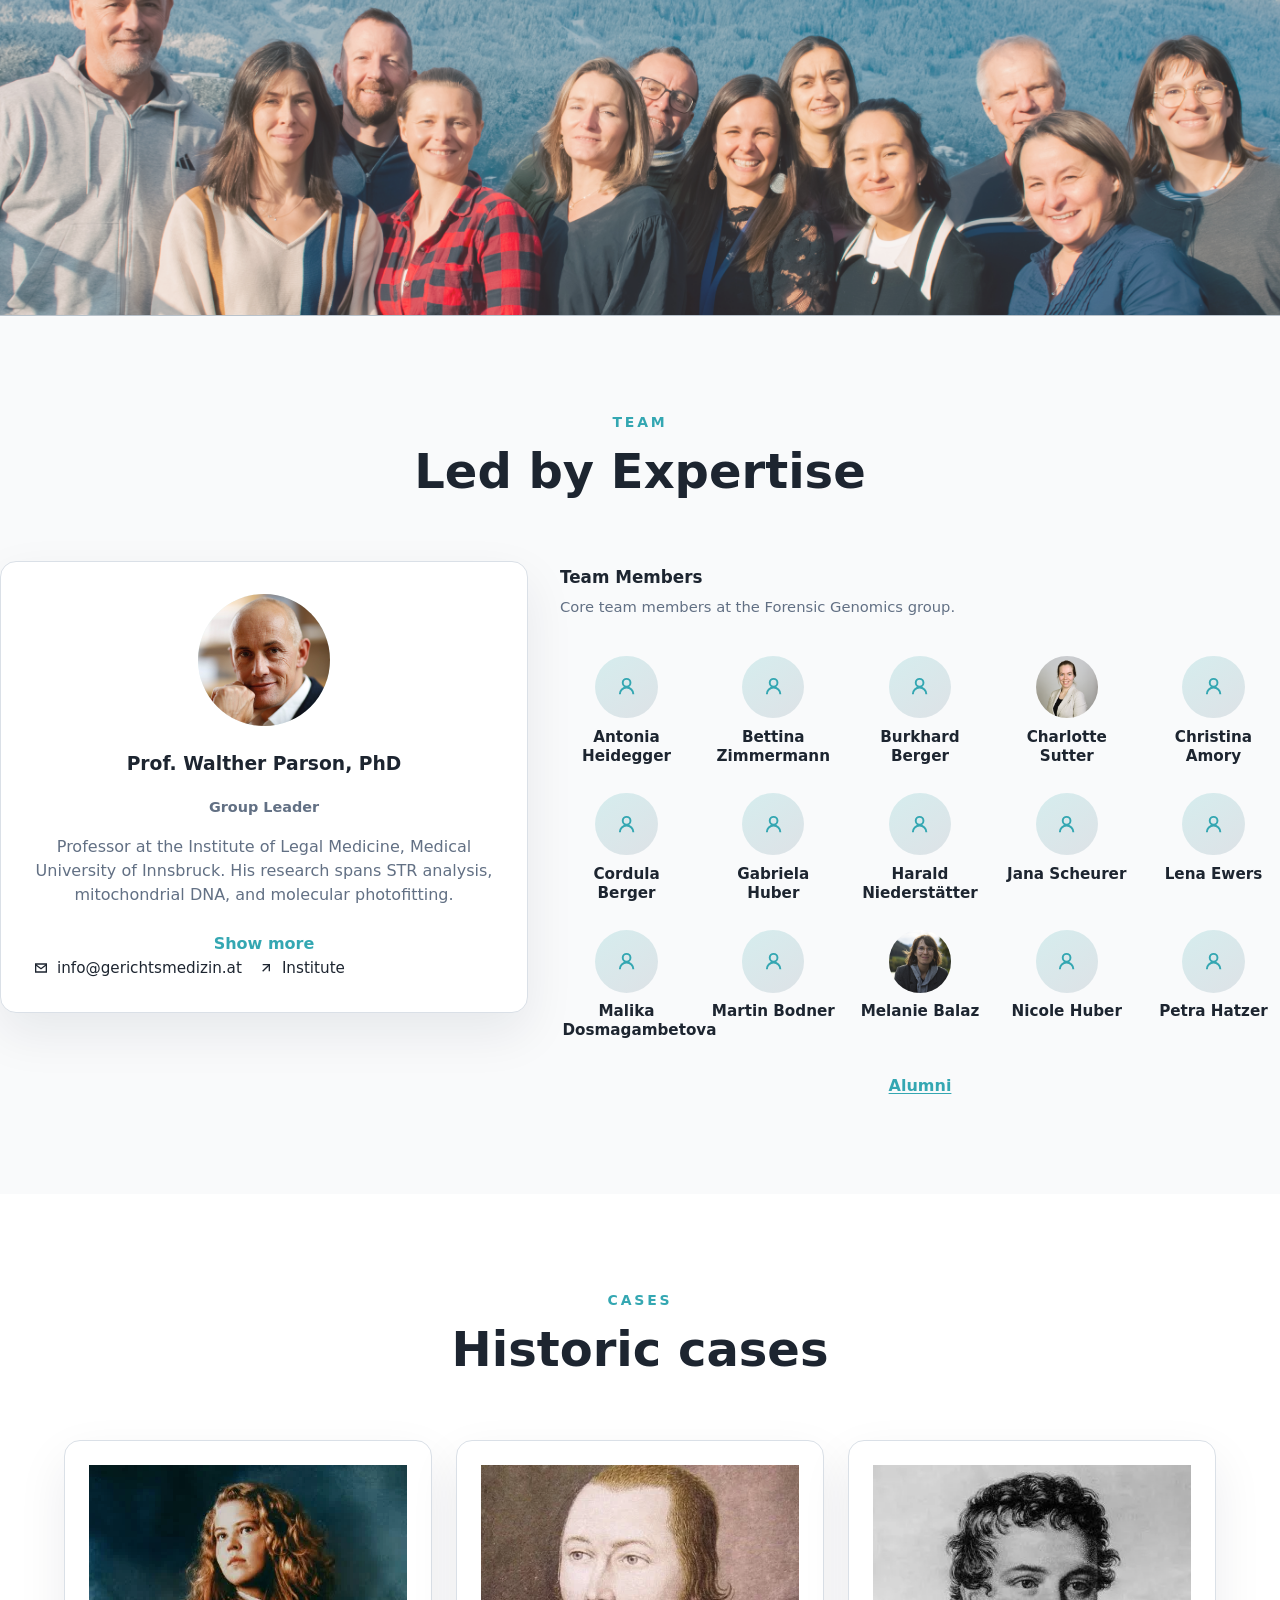
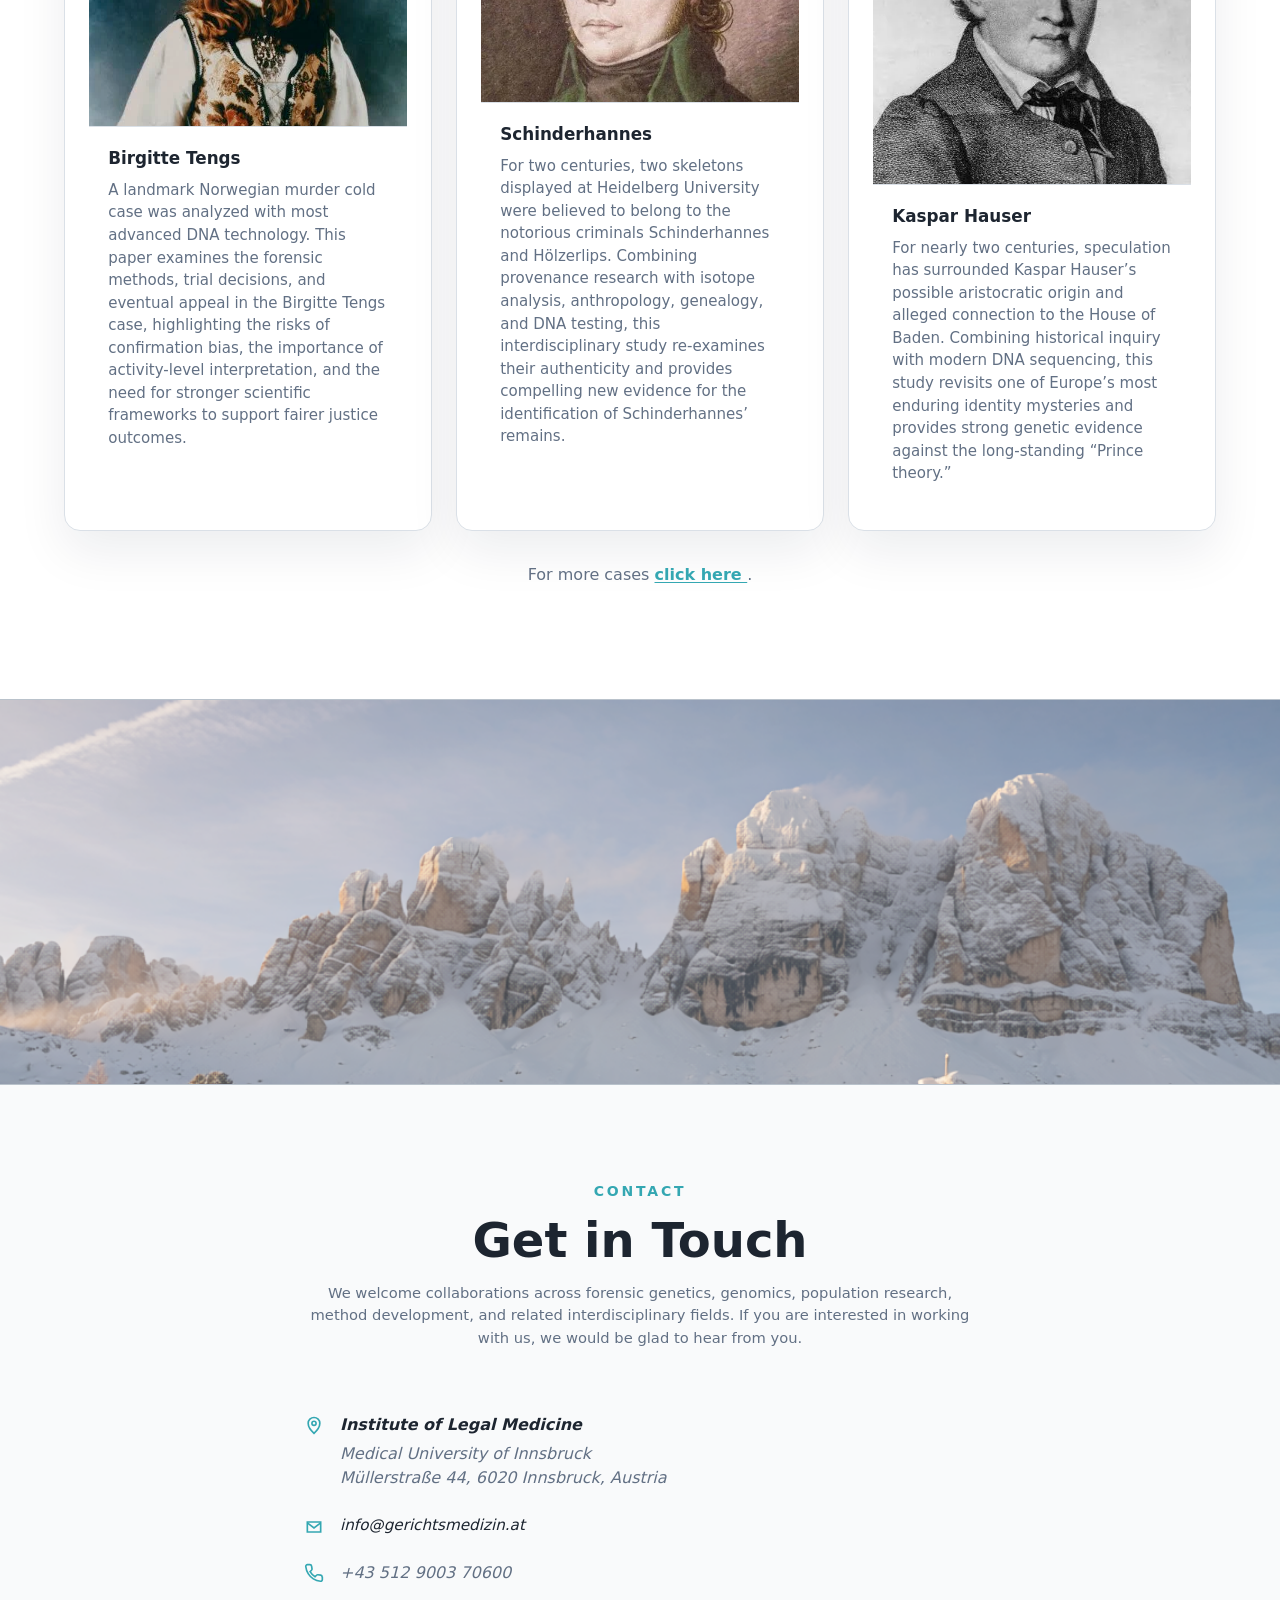
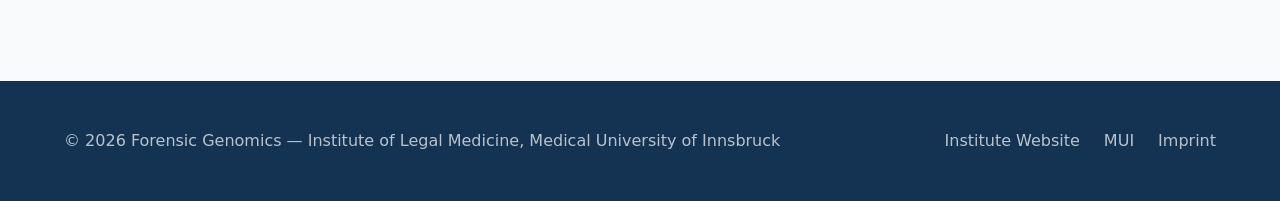
==== commit 9d1cdbff: "Update site branding assets and headers" ====
--- a/index.html
+++ b/index.html
@@ -40,15 +40,15 @@
       name="twitter:image"
       content="https://melaniebalaz.github.io/gmi-nextgen-genomics/assets/hero-bg.jpg"
     />
-    <link rel="icon" href="data:," />
-    <link rel="shortcut icon" href="data:," />
+    <link rel="icon" href="assets/logo_round.png" />
+    <link rel="shortcut icon" href="assets/logo_round.png" />
     <script type="application/ld+json">
       {
         "@context": "https://schema.org",
         "@type": "Organization",
         "name": "Forensic Genomics Group, Institute of Legal Medicine, Medical University of Innsbruck",
         "url": "https://melaniebalaz.github.io/gmi-nextgen-genomics/",
-        "logo": "https://melaniebalaz.github.io/gmi-nextgen-genomics/assets/team.jpg",
+        "logo": "https://melaniebalaz.github.io/gmi-nextgen-genomics/assets/logo_round.png",
         "email": "mailto:info@gerichtsmedizin.at",
         "telephone": "+43 512 9003 70600",
         "address": {
@@ -75,7 +75,9 @@
 
     <header class="site-header">
       <nav class="nav-shell" aria-label="Primary">
-        <a class="brand" href="#top">GMI<span>Tirol</span></a>
+        <a class="brand" href="#top">
+          <img src="assets/logo_round.png" alt="GMI Tirol logo" width="512" height="512" />
+        </a>
 
         <div class="nav-links">
           <a href="#about">About</a>
@@ -438,7 +440,7 @@
       </section>
 
       <section class="team-photo-band" aria-hidden="true">
-        <img src="assets/team.jpg" alt="" width="2400" height="1200" />
+        <img src="assets/team.png" alt="" width="2400" height="1200" />
       </section>
 
       <section id="team">
@@ -555,7 +557,7 @@
                       <path d="M5 20a7 7 0 0 1 14 0"></path>
                     </svg>
                   </div>
-                  <h3><a href="https://scholar.google.com/scholar?q=%22Christina+Amory%22" target="_blank" rel="noopener noreferrer">Christina Amory</a></h3>
+                  <h3><a href="https://scholar.google.com/citations?user=4H60Sk4AAAAJ&hl=en&oi=ao" target="_blank" rel="noopener noreferrer">Christina Amory</a></h3>
                 </article>
 
                 <article class="card member-card">
--- a/assets/styles.css
+++ b/assets/styles.css
@@ -93,16 +93,15 @@
 }
 
 .brand {
-  font-size: 1.125rem;
-  font-weight: 700;
-  letter-spacing: 0.04em;
+  display: inline-flex;
+  align-items: center;
   color: var(--primary-foreground);
 }
 
-.brand span {
-  margin-left: 0.25rem;
-  color: var(--accent);
-  font-weight: 300;
+.brand img {
+  display: block;
+  width: auto;
+  height: 3rem;
 }
 
 .nav-links {
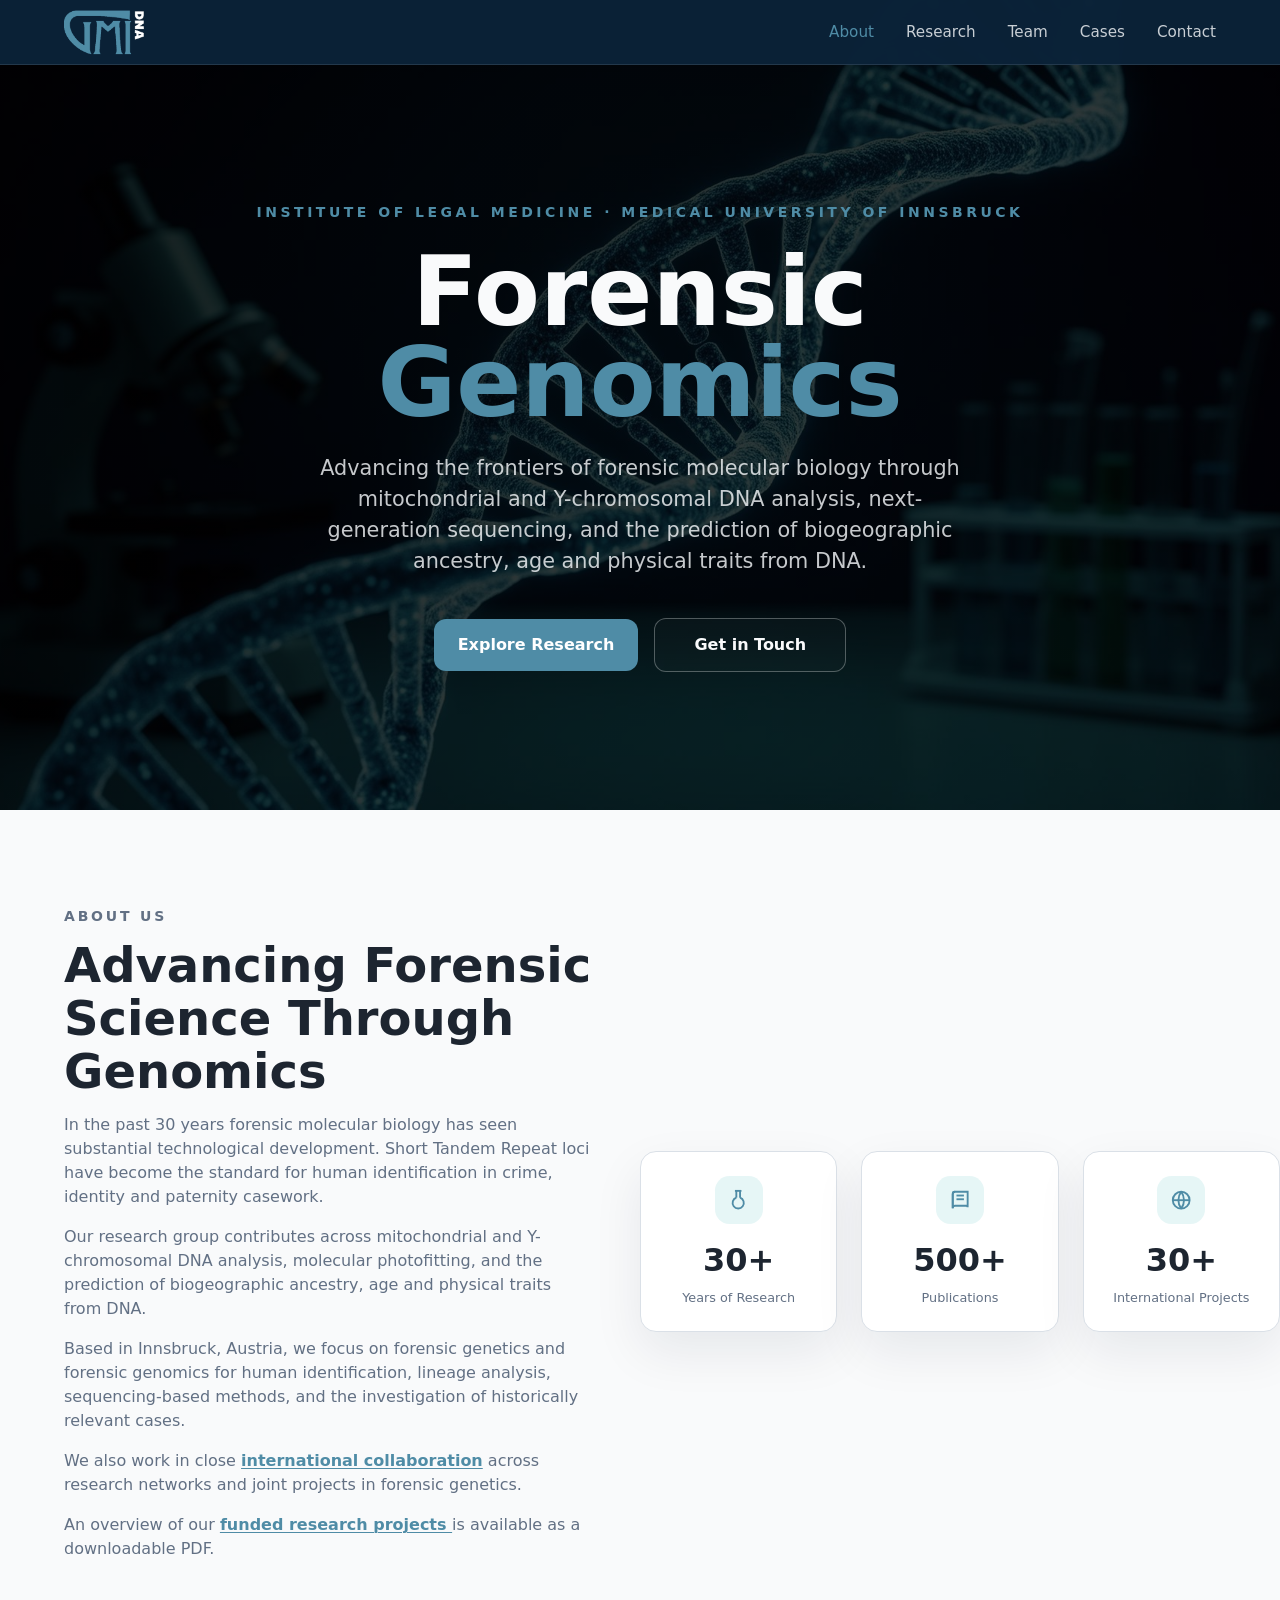
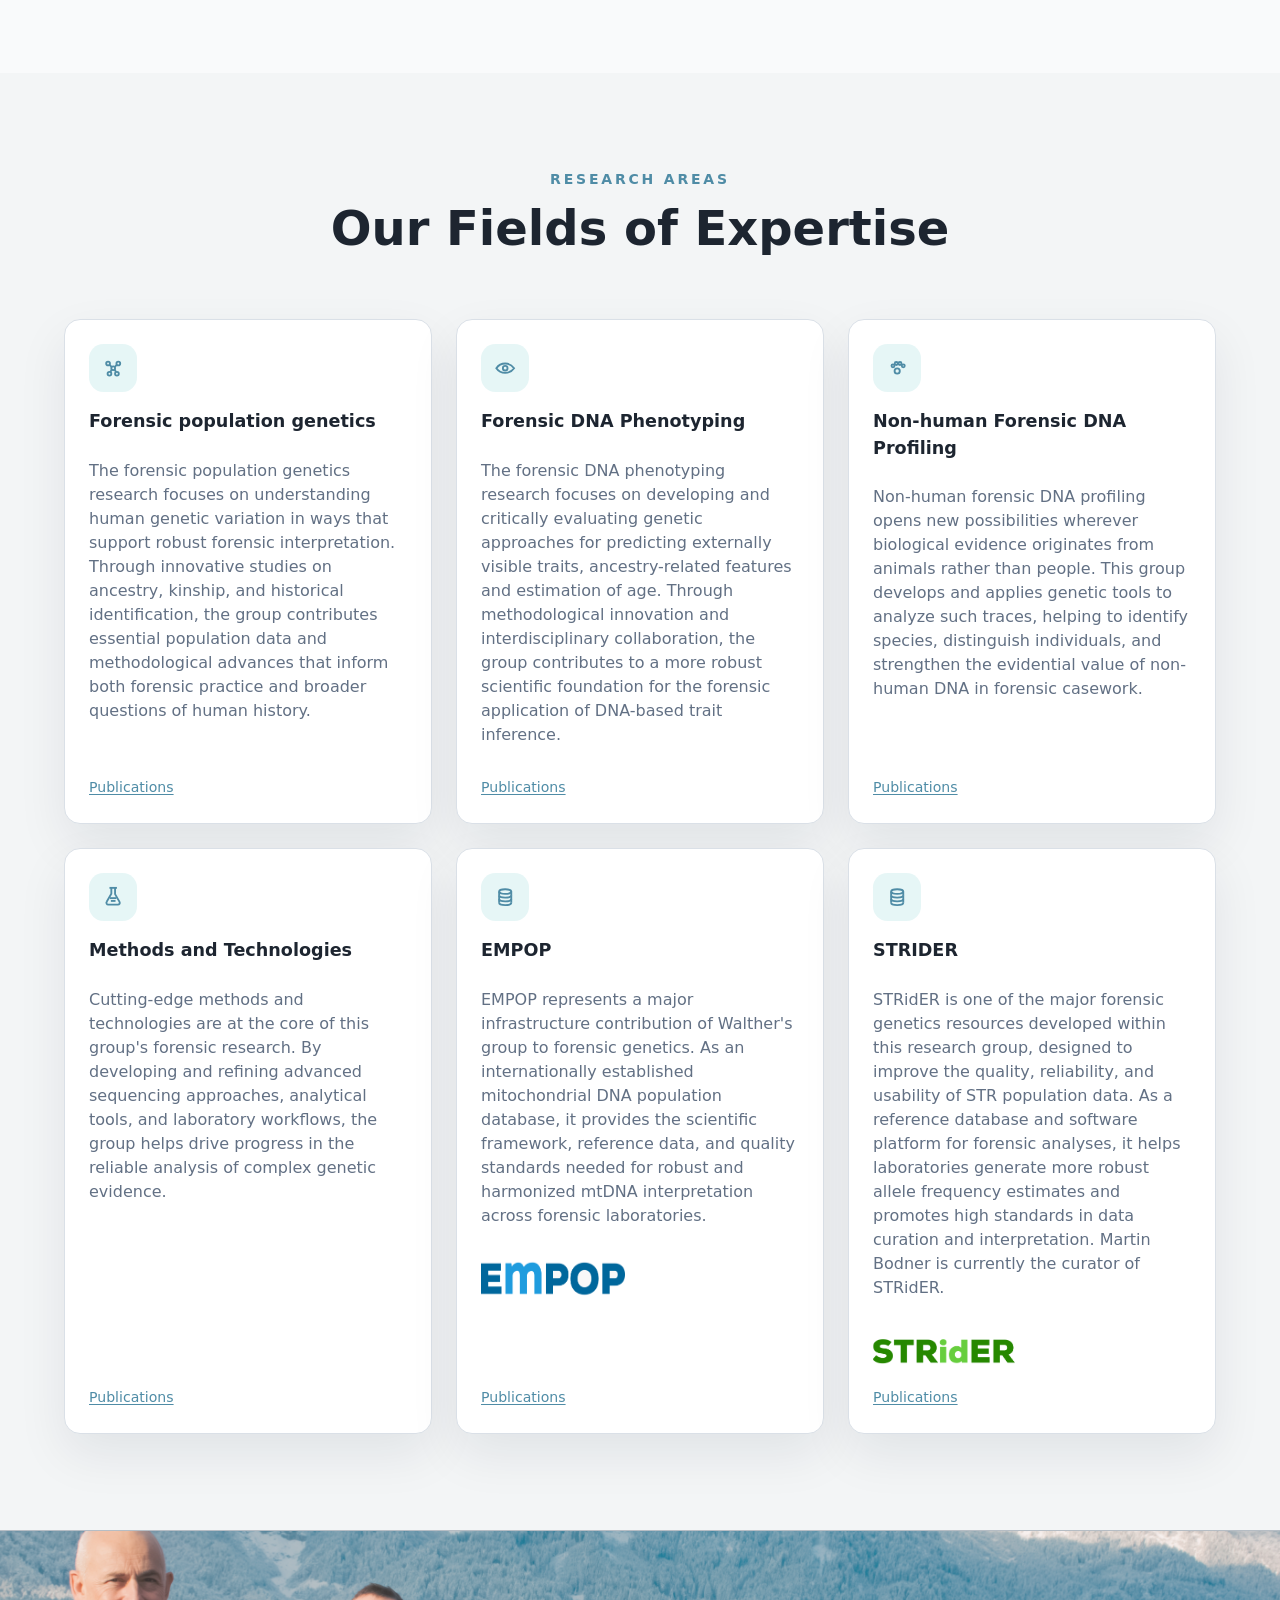
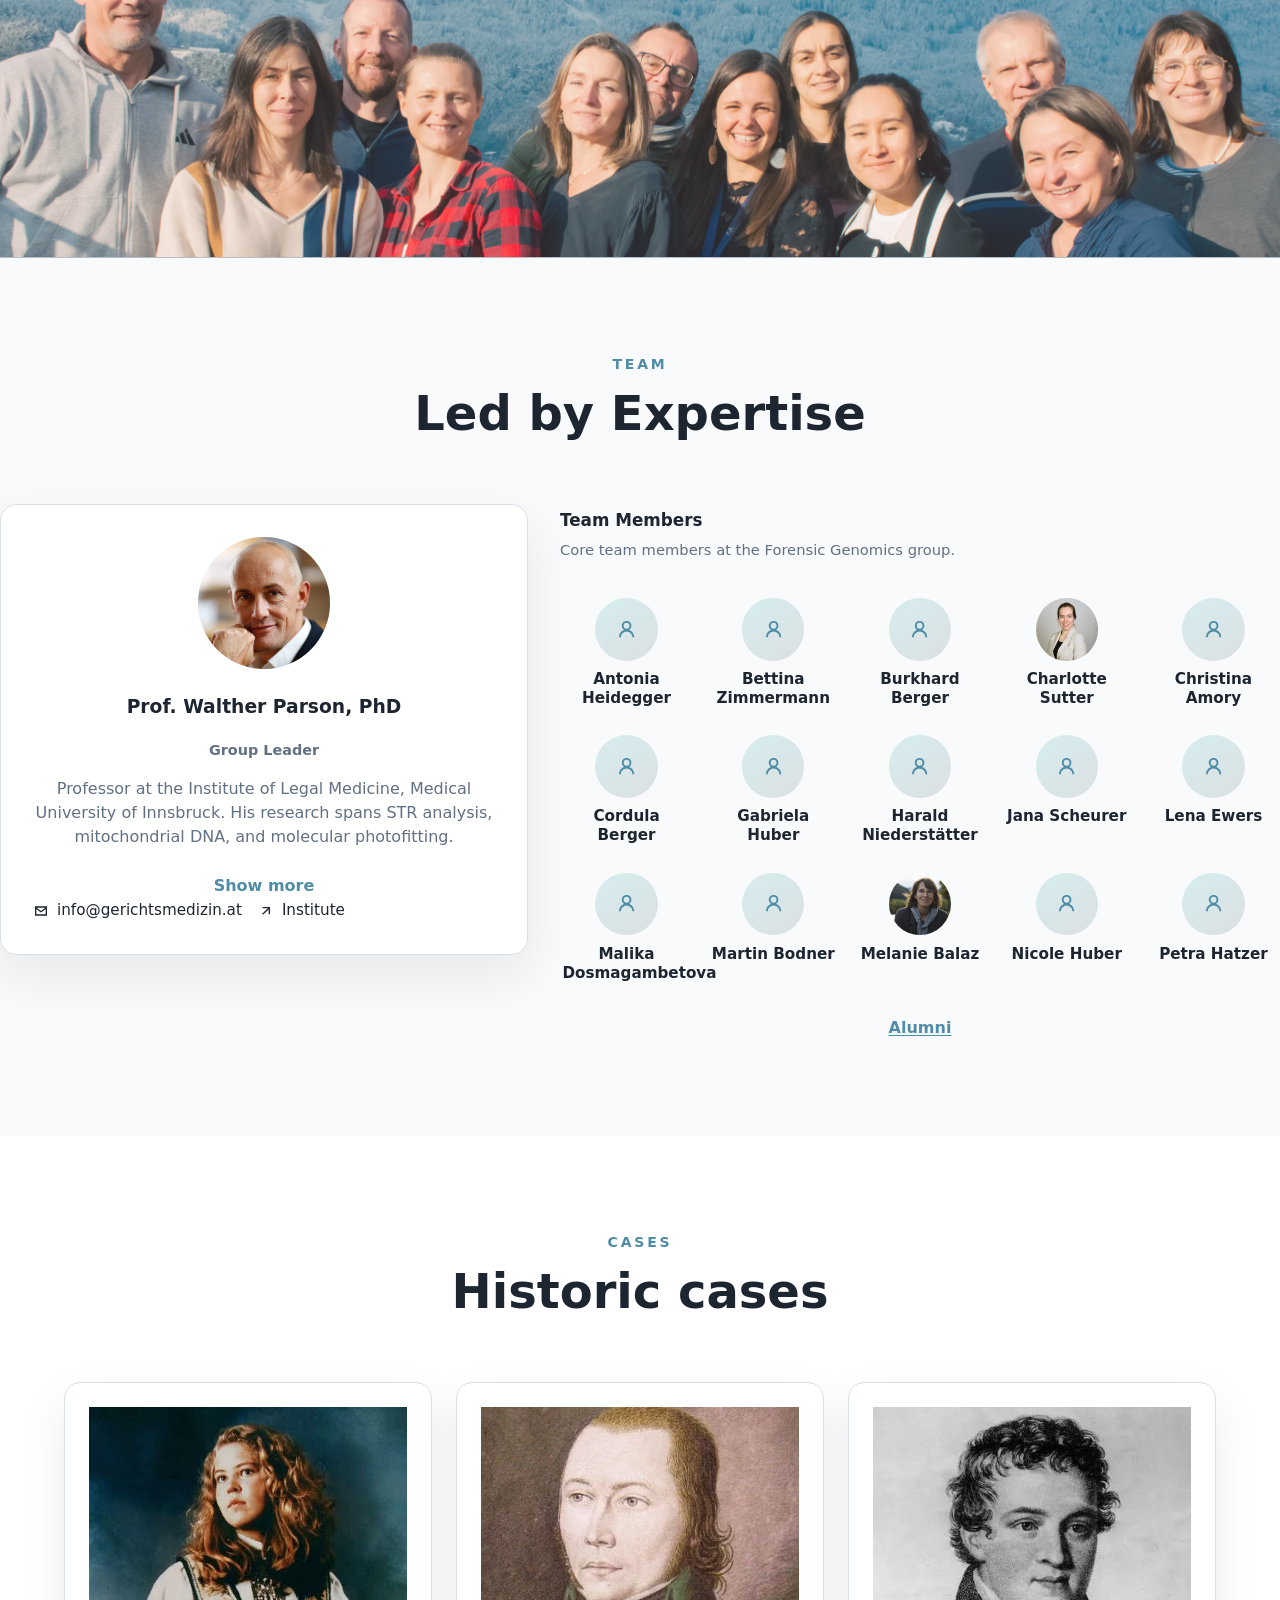
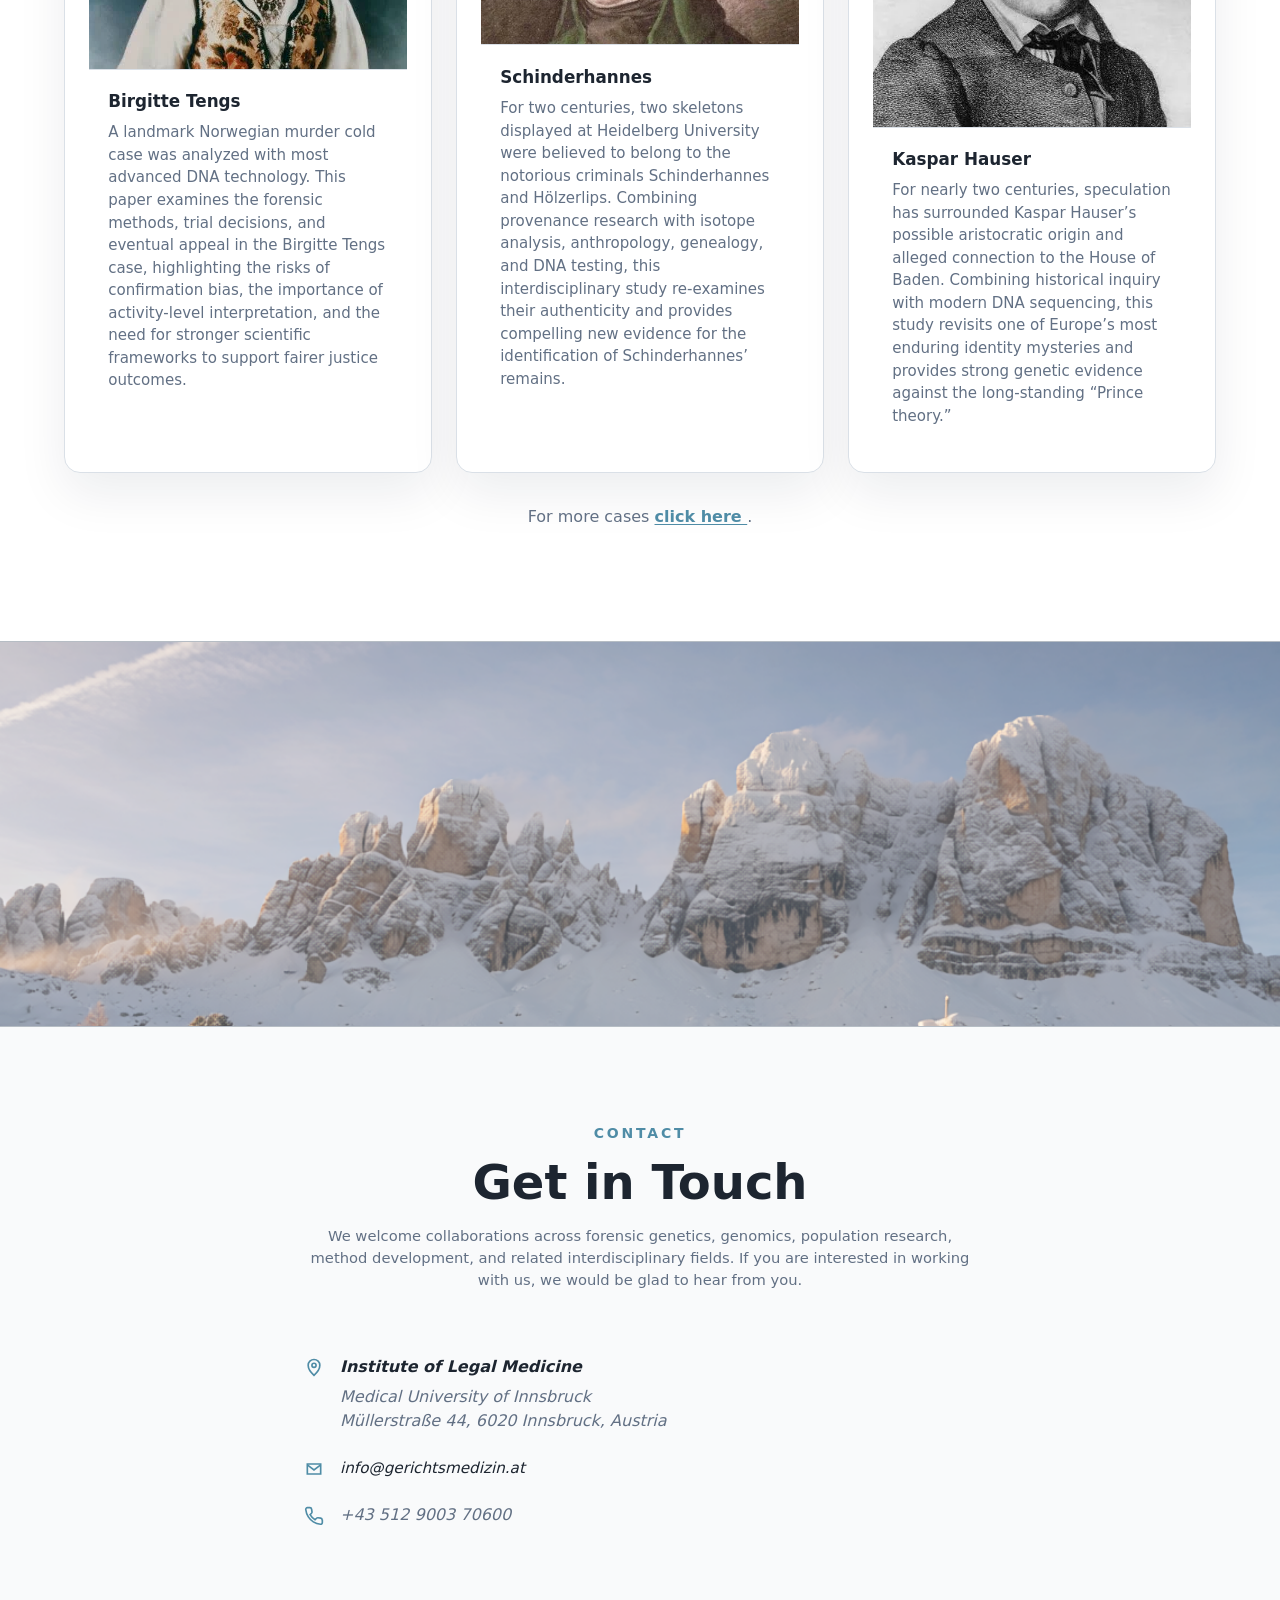
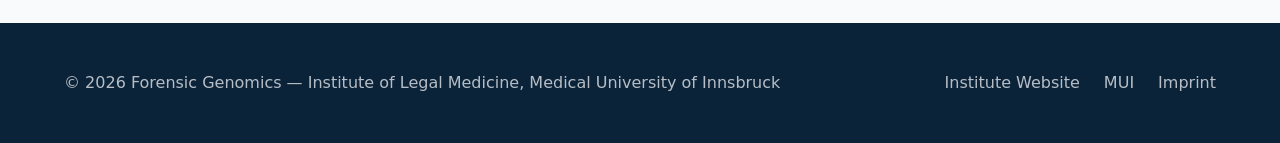
==== commit 6ce54c07: "Refine site colors and legal pages" ====
--- a/index.html
+++ b/index.html
@@ -10,7 +10,7 @@
     />
     <meta name="author" content="GMI Tirol" />
     <meta name="referrer" content="strict-origin-when-cross-origin" />
-    <meta name="theme-color" content="#163552" />
+    <meta name="theme-color" content="#0b2339" />
     <meta
       name="keywords"
       content="forensic genomics, forensic genetics, Innsbruck, Austria, mitochondrial DNA, Y-chromosomal DNA, Walther Parson, Institute of Legal Medicine"
@@ -40,15 +40,15 @@
       name="twitter:image"
       content="https://melaniebalaz.github.io/gmi-nextgen-genomics/assets/hero-bg.jpg"
     />
-    <link rel="icon" href="assets/logo_round.png" />
-    <link rel="shortcut icon" href="assets/logo_round.png" />
+    <link rel="icon" href="assets/favicon.png" />
+    <link rel="shortcut icon" href="assets/favicon.png" />
     <script type="application/ld+json">
       {
         "@context": "https://schema.org",
         "@type": "Organization",
         "name": "Forensic Genomics Group, Institute of Legal Medicine, Medical University of Innsbruck",
         "url": "https://melaniebalaz.github.io/gmi-nextgen-genomics/",
-        "logo": "https://melaniebalaz.github.io/gmi-nextgen-genomics/assets/logo_round.png",
+        "logo": "https://melaniebalaz.github.io/gmi-nextgen-genomics/assets/logo_blue.png",
         "email": "mailto:info@gerichtsmedizin.at",
         "telephone": "+43 512 9003 70600",
         "address": {
@@ -76,7 +76,7 @@
     <header class="site-header">
       <nav class="nav-shell" aria-label="Primary">
         <a class="brand" href="#top">
-          <img src="assets/logo_round.png" alt="GMI Tirol logo" width="512" height="512" />
+          <img src="assets/logo_blue.png" alt="GMI Tirol logo" width="512" height="512" />
         </a>
 
         <div class="nav-links">
--- a/assets/styles.css
+++ b/assets/styles.css
@@ -2,19 +2,19 @@
   --background: hsl(210 20% 98%);
   --foreground: hsl(215 25% 15%);
   --card: hsl(0 0% 100%);
-  --primary: hsl(210 60% 20%);
+  --primary: #0b2339;
   --primary-foreground: hsl(210 20% 98%);
-  --secondary: hsl(185 45% 40%);
+  --secondary: #4f8ca6;
   --muted: hsl(210 15% 93%);
   --muted-foreground: hsl(215 15% 45%);
-  --accent: hsl(185 55% 45%);
+  --accent: #4f8ca6;
   --accent-foreground: hsl(0 0% 100%);
   --border: hsl(214 20% 88%);
-  --ring: hsl(210 60% 20%);
+  --ring: #0b2339;
   --hero-overlay: linear-gradient(
     135deg,
-    hsla(210, 60%, 12%, 0.85),
-    hsla(185, 45%, 20%, 0.75)
+    rgba(0, 0, 0, 0.86),
+    rgba(0, 0, 0, 0.72)
   );
   --section-alt: hsl(210 15% 96%);
   --shadow: 0 20px 50px rgba(10, 28, 45, 0.08);
@@ -75,7 +75,7 @@
   inset: 0 0 auto;
   z-index: 50;
   border-bottom: 1px solid rgba(255, 255, 255, 0.1);
-  background: rgba(22, 53, 82, 0.95);
+  background: rgba(11, 35, 57, 0.95);
   backdrop-filter: blur(16px);
 }
 
@@ -451,9 +451,7 @@
 
 .team-photo-band img {
   width: 100%;
-  height: min(24rem, 33vw);
-  object-fit: cover;
-  object-position: center 31%;
+  height: auto;
   display: block;
 }
 
@@ -603,7 +601,7 @@
   place-items: center;
   border-radius: 999px;
   overflow: hidden;
-  background: linear-gradient(145deg, rgba(52, 177, 179, 0.18), rgba(22, 53, 82, 0.12));
+  background: linear-gradient(145deg, rgba(52, 177, 179, 0.18), rgba(11, 35, 57, 0.12));
   color: var(--accent);
 }
 
@@ -712,7 +710,7 @@
   place-items: center;
   border-bottom: 1px solid var(--border);
   background:
-    linear-gradient(135deg, rgba(52, 177, 179, 0.16), rgba(22, 53, 82, 0.1)),
+    linear-gradient(135deg, rgba(52, 177, 179, 0.16), rgba(11, 35, 57, 0.1)),
     repeating-linear-gradient(
       -45deg,
       rgba(255, 255, 255, 0.62) 0,
@@ -825,7 +823,7 @@
   width: min(100%, 46rem);
   max-height: min(90vh, 48rem);
   overflow: auto;
-  border: 1px solid rgba(22, 53, 82, 0.12);
+  border: 1px solid rgba(11, 35, 57, 0.12);
   border-radius: 1.25rem;
   background: rgba(255, 255, 255, 0.96);
   box-shadow: 0 28px 60px rgba(10, 28, 45, 0.24);
